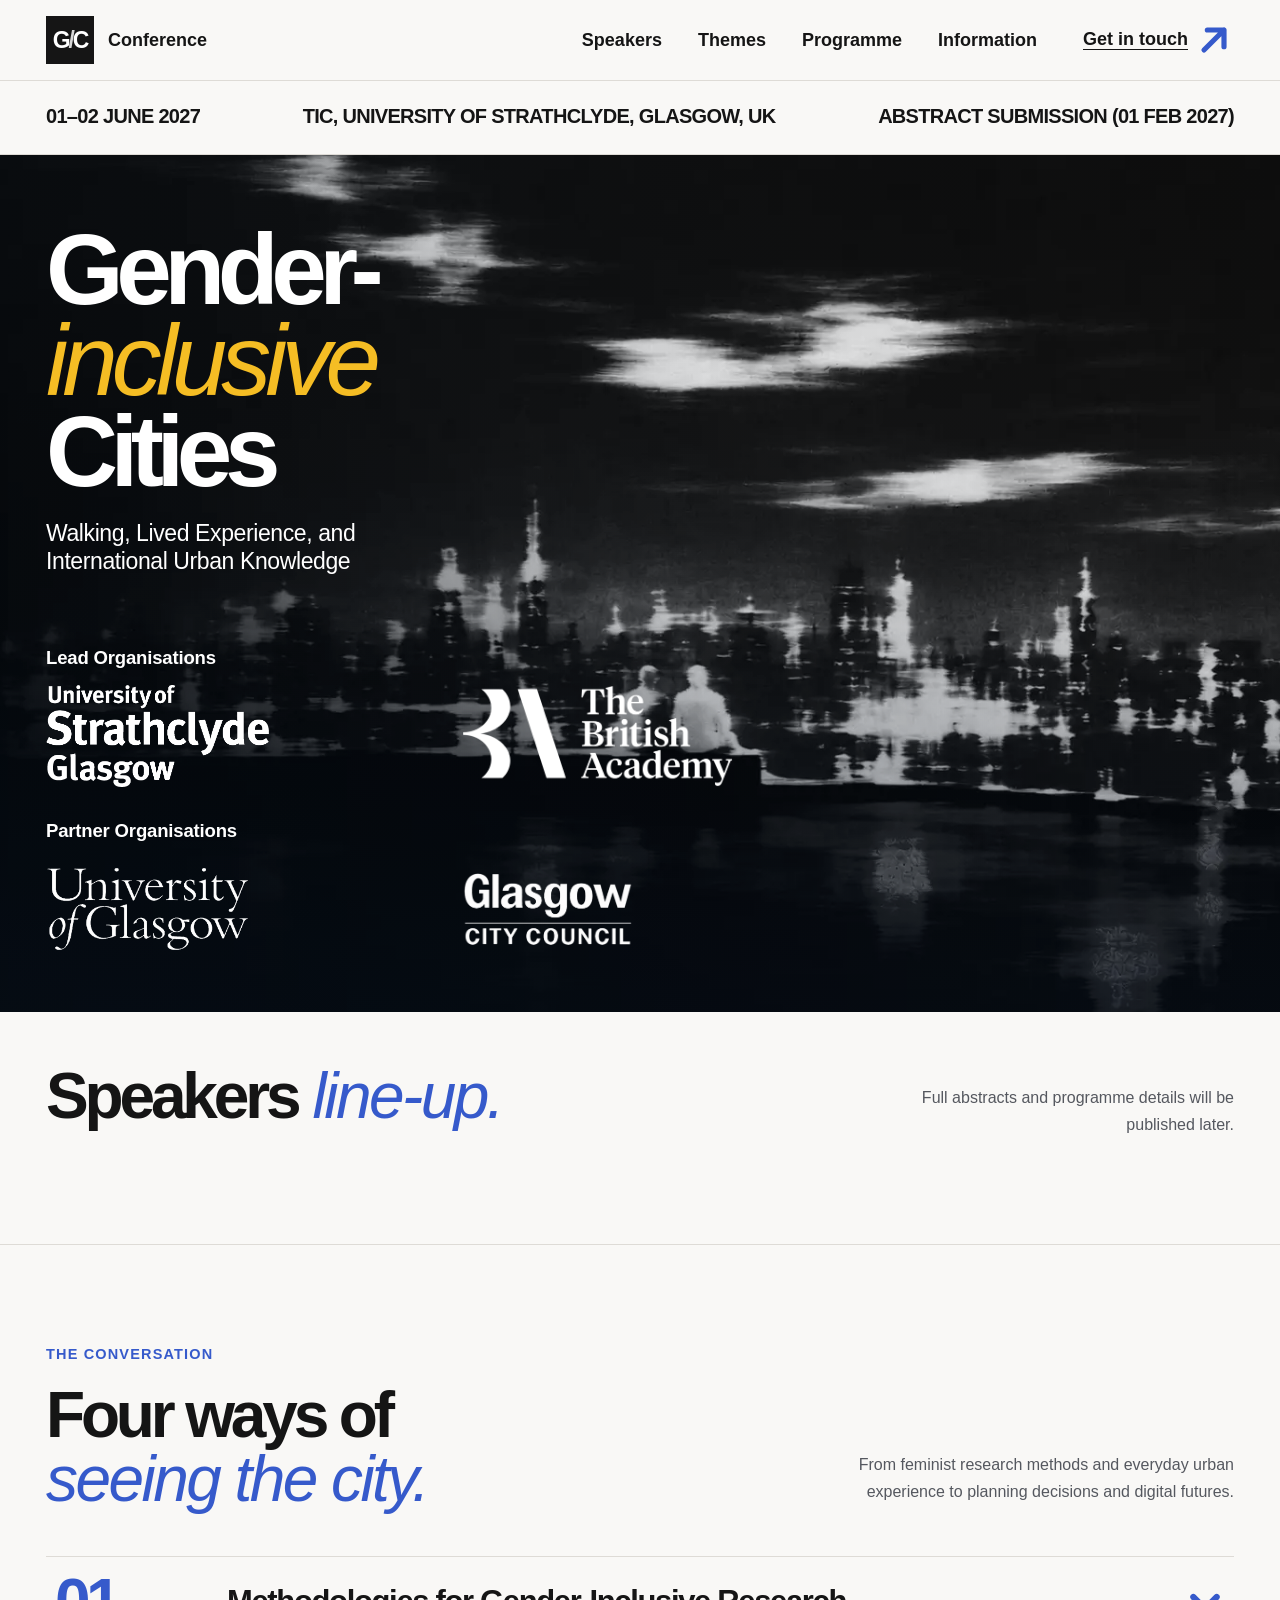
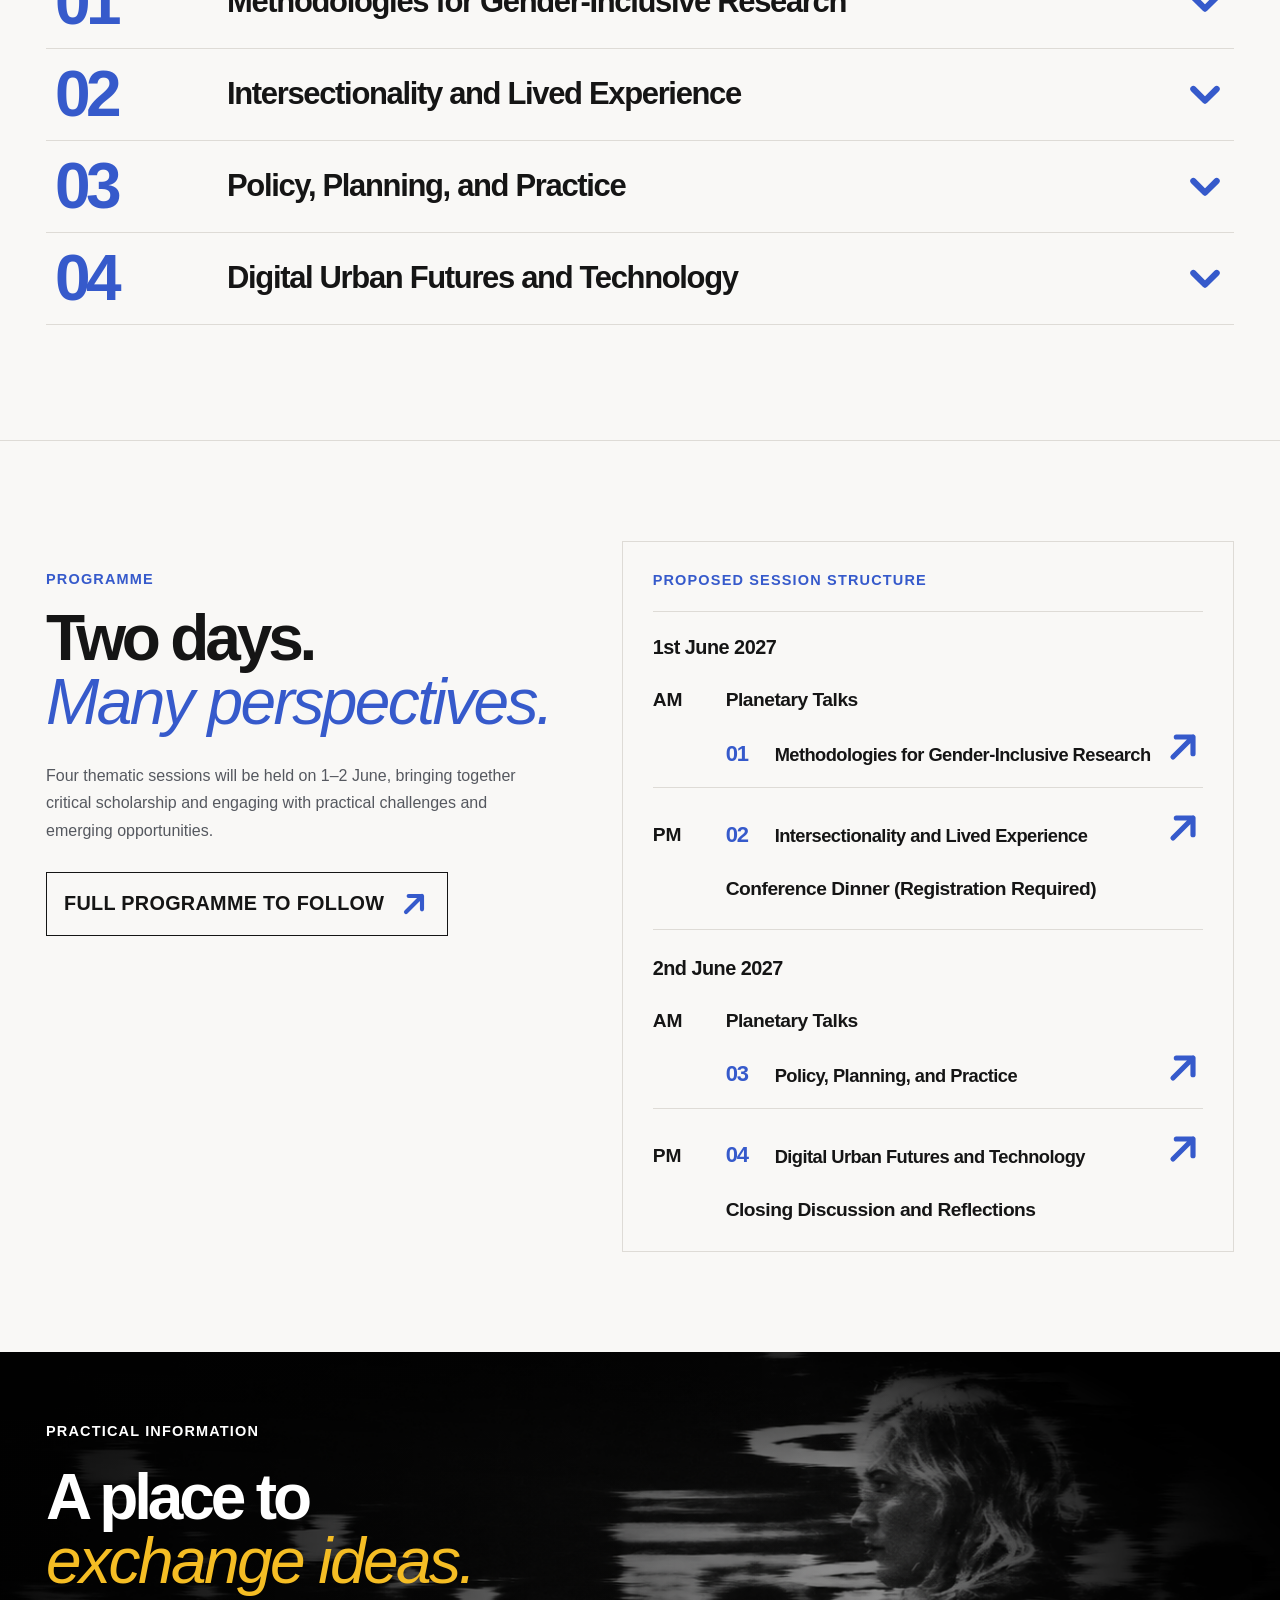
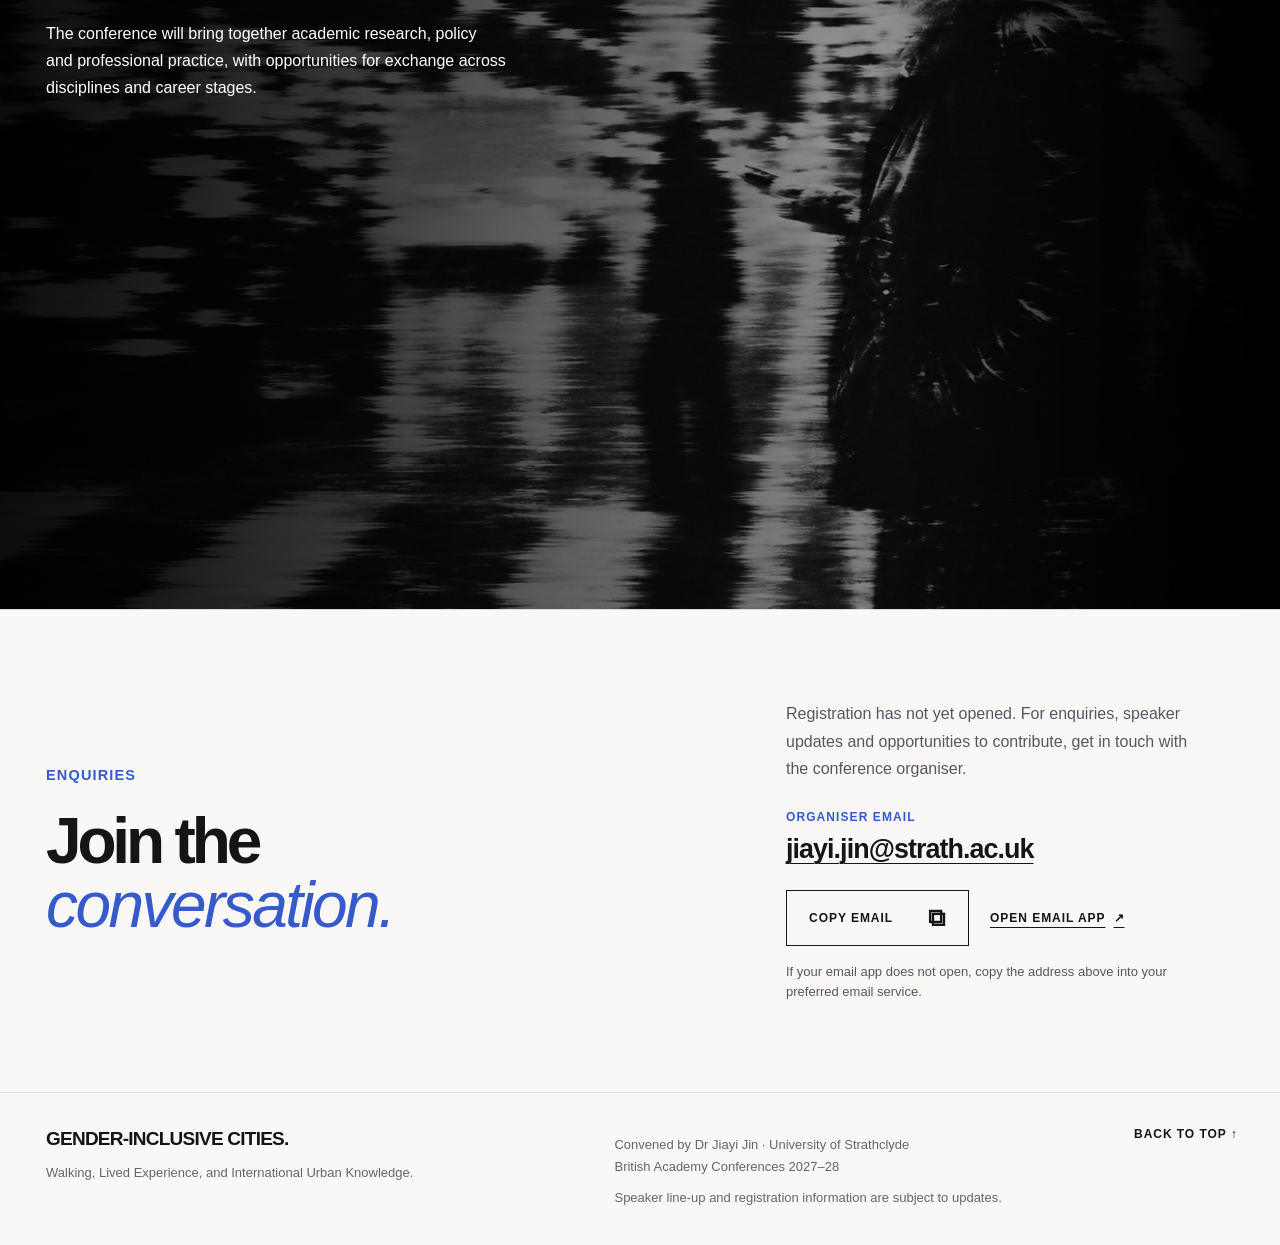
==== index.html @ cd61a3e4 "sbumission page" ====
<!DOCTYPE html>

<html lang="en">
<head>
<meta charset="utf-8"/>
<meta content="width=device-width, initial-scale=1" name="viewport"/>
<meta content="#f7f5f1" name="theme-color"/>
<meta content="light" name="color-scheme"/>
<meta content="Gender-inclusive Cities — 01–02 June 2027 at TIC, Glasgow. Walking, Lived Experience, and International Urban Knowledge." name="description"/>
<meta content="website" property="og:type"/>
<meta content="Gender-inclusive Cities — Glasgow, 01–02 June 2027" property="og:title"/>
<meta content="Walking, Lived Experience, and International Urban Knowledge. Abstract submission: 01 February 2027." property="og:description"/>
<title>Gender-inclusive Cities | 01–02 June 2027 · Glasgow</title>
<link href="assets/favicon.svg" rel="icon" type="image/svg+xml"/>
<link href="assets/style.css" rel="stylesheet"/>
</head>
<body>
<a class="skip-link" href="#main">Skip to content</a>
<header class="site-header" id="top"><div class="wrap nav-row">
<a aria-label="Gender-inclusive Cities home" class="brand" href="#top"><span class="brand-symbol">G<span>/</span>C</span><span class="brand-label">Conference</span></a>
<nav aria-label="Main navigation" class="nav-links"><a href="#speakers">Speakers</a><a href="#themes">Themes</a><a href="#programme">Programme</a><a href="#information">Information</a><a class="nav-contact" href="#contact"><span class="nav-contact-label">Get in touch</span><span aria-hidden="true" class="nav-contact-arrow"><svg aria-hidden="true" class="nav-contact-arrow-icon" focusable="false" height="40" viewBox="0 0 24 24" width="40"><path d="M6 18 18 6 M8 6 H18 V16" fill="none" stroke="currentColor" stroke-linecap="round" stroke-linejoin="round" stroke-width="3.1"></path></svg></span></a></nav>
</div></header>
<section aria-label="Conference essentials" class="facts-strip">
<div class="wrap facts-row">
<div class="fact-cell">01–02 JUNE 2027</div>
<div class="fact-cell fact-venue">TIC, UNIVERSITY OF STRATHCLYDE, GLASGOW, UK</div>
<a class="fact-cell fact-submit-link" href="submit/" aria-label="Open abstract submission page, deadline 1 February 2027">ABSTRACT SUBMISSION <span class="fact-nowrap">(01 FEB 2027)</span></a>
</div>
</section>
<section aria-labelledby="hero-title" class="hero-photo">
<div aria-hidden="true" class="hero-photo-overlay"></div>
<div class="wrap hero-photo-layout">
<div class="hero-copy">
<h1 id="hero-title">Gender-<br/><em>inclusive</em><br/>Cities</h1>
<p>Walking, Lived Experience, and<br/>International Urban Knowledge</p>
</div>
<div aria-label="Lead and partner organisations" class="organisations">
<div class="organisation-group">
<h2 class="organisation-label">Lead Organisations</h2>
<div class="organisation-logos">
<div class="organisation-logo"><img alt="University of Strathclyde" height="118" loading="eager" src="assets/logo-strathclyde.png" width="274"/></div>
<div class="organisation-logo"><img alt="The British Academy" height="114" loading="eager" src="assets/logo-british-academy.png" width="327"/></div>
</div>
</div>
<div class="organisation-group">
<h2 class="organisation-label">Partner Organisations</h2>
<div class="organisation-logos">
<div class="organisation-logo"><img alt="University of Glasgow" height="115" loading="eager" src="assets/logo-glasgow-university.png" width="229"/></div>
<div class="organisation-logo"><img alt="Glasgow City Council" height="119" loading="eager" src="assets/logo-glasgow-city.png" width="242"/></div>
</div>
</div>
</div>
</div>
</section>
<main id="main">
<section class="speakers-section" id="speakers"><div class="wrap"><div class="section-intro"><div><h2>Speakers<em> line-up.</em></h2></div><p>Full abstracts and programme details will be published later.</p></div>
<section aria-labelledby="methods-title" class="speaker-group" data-deferred-speaker-content="" hidden="" id="methods">
<div class="group-head"><div class="group-no">01<span class="group-sash">↗</span></div>
<div><h3 id="methods-title">Methodologies for Gender-Inclusive Research</h3></div>
<div class="chair"><span>SESSION CHAIR</span><strong>Prof. Maria do Mar Pereira</strong></div></div>
<div class="speaker-grid"><article class="person-card" id="methods-1"><h4>Dr Victoria Clarke</h4><p class="person-role">Associate Professor in Qualitative and Critical Psychology</p><p class="person-institution">UWE Bristol</p></article><article class="person-card" id="methods-2"><h4>Dr Ellie Cosgrave</h4><p class="person-role">Director, Campaign for Inclusive Cities; Associate Professor</p><p class="person-institution">Publica / UCL Urban Lab</p></article><article class="person-card" id="methods-3"><h4>Jude Barber</h4><p class="person-role">Architect and Director</p><p class="person-institution">Collective Architecture</p></article><article class="person-card" id="methods-4"><h4>Prof. Lídia Puigvert</h4><p class="person-role">Professor of Sociology</p><p class="person-institution">University of Barcelona</p></article></div>
</section><section aria-labelledby="experience-title" class="speaker-group" data-deferred-speaker-content="" hidden="" id="experience">
<div class="group-head"><div class="group-no">02<span class="group-sash">↗</span></div>
<div><h3 id="experience-title">Intersectionality and Lived Experience</h3></div>
<div class="chair"><span>SESSION CHAIR</span><strong>Prof. Rowland Atkinson</strong></div></div>
<div class="speaker-grid"><article class="person-card" id="experience-1"><h4>Prof. Suzanne Hall</h4><p class="person-role">Professor of Sociology; Urban Ethnographer</p><p class="person-institution">London School of Economics (LSE)</p></article><article class="person-card" id="experience-2"><h4>Dr Sophie Legros</h4><p class="person-role">ESRC Postdoctoral Fellow, International Development</p><p class="person-institution">London School of Economics (LSE)</p></article><article class="person-card" id="experience-3"><h4>Dr Bethan Harries</h4><p class="person-role">Senior Lecturer, Geography, Politics and Sociology</p><p class="person-institution">Newcastle University</p></article><article class="person-card" id="experience-4"><h4>Dr Jiayi Jin</h4><p class="person-role">Senior Lecturer</p><p class="person-institution">University of Strathclyde</p></article></div>
</section><section aria-labelledby="policy-title" class="speaker-group" data-deferred-speaker-content="" hidden="" id="policy">
<div class="group-head"><div class="group-no">03<span class="group-sash">↗</span></div>
<div><h3 id="policy-title">Policy, Planning, and Practice</h3></div>
<div class="chair"><span>SESSION CHAIR</span><strong>Eva Kail — Urban Planner and Gender Expert</strong></div></div>
<div class="speaker-grid"><article class="person-card" id="policy-1"><h4>Dr Karen Horwood</h4><p class="person-role">Senior Lecturer in Planning</p><p class="person-institution muted-institution">Institution to be announced</p></article><article class="person-card" id="policy-2"><h4>Sara Ortiz Escalante</h4><p class="person-role">Urban Planner, Activist and Director</p><p class="person-institution">Col·lectiu Punt 6</p></article><article class="person-card" id="policy-3"><h4>Jenna Dutton</h4><p class="person-role">Urban Planner and Policy Advisor</p><p class="person-institution">Royal Town Planning Institute (RTPI)</p></article><article class="person-card" id="policy-4"><h4>Neba Sere</h4><p class="person-role">Architect, Spatial Practitioner and Co-Director</p><p class="person-institution">Black Females in Architecture</p></article></div>
</section><section aria-labelledby="digital-title" class="speaker-group" data-deferred-speaker-content="" hidden="" id="digital">
<div class="group-head"><div class="group-no">04<span class="group-sash">↗</span></div>
<div><h3 id="digital-title">Digital Urban Futures and Technology</h3></div>
<div class="chair"><span>SESSION CHAIR</span><strong>Prof. Katharine Willis</strong></div></div>
<div class="speaker-grid"><article class="person-card" id="digital-1"><h4>Dr Angelika Strohmayer</h4><p class="person-role">Associate Professor, Design Arts and Creative Industries</p><p class="person-institution">Northumbria University</p></article><article class="person-card" id="digital-2"><h4>Dr Lara (Larissa) Suzuki</h4><p class="person-role">Technical Director, Office of the CTO</p><p class="person-institution">Google</p><span class="person-status">Not yet confirmed</span></article><article class="person-card" id="digital-3"><h4>Dr Charlotte Gould</h4><p class="person-role">Associate Dean, School of Art and Media</p><p class="person-institution">University of Brighton</p></article><article class="person-card" id="digital-4"><h4>Margarita Osipova</h4><p class="person-role">PhD Researcher</p><p class="person-institution">Bauhaus University Weimar</p></article></div>
</section>
<p class="speaker-disclaimer" data-deferred-speaker-content="" hidden="">Speaker list based on the current conference proposal. Final participation, dates and venue will be confirmed before public launch.</p>
</div></section>
<section class="themes-section wrap" id="themes"><div class="section-kicker">THE CONVERSATION</div><div class="themes-header"><h2>Four ways of<br/><em>seeing the city.</em></h2><p>From feminist research methods and everyday urban experience to planning decisions and digital futures.</p></div><div class="theme-list"><details class="theme-accordion" id="theme-methods"><summary class="theme-summary"><span class="theme-number">01</span><h3>Methodologies for Gender-Inclusive Research</h3><svg aria-hidden="true" class="theme-chevron" focusable="false" height="24" viewbox="0 0 24 24" width="24"><path d="m5 9 7 7 7-7" fill="none" stroke="currentColor" stroke-linecap="round" stroke-linejoin="round" stroke-width="2"></path></svg></summary><div class="theme-panel"><div class="theme-panel-content"><p>This session examines how participatory and feminist methodologies can challenge dominant masculinist approaches to urban planning and foreground situated knowledge. It explores methods such as gendered walks, participatory mapping, feminist GIS and other mixed-method approaches to analyse and understand the experiences of women and marginalised communities in urban spaces.</p></div></div></details><details class="theme-accordion" id="theme-experience"><summary class="theme-summary"><span class="theme-number">02</span><h3>Intersectionality and Lived Experience</h3><svg aria-hidden="true" class="theme-chevron" focusable="false" height="24" viewbox="0 0 24 24" width="24"><path d="m5 9 7 7 7-7" fill="none" stroke="currentColor" stroke-linecap="round" stroke-linejoin="round" stroke-width="2"></path></svg></summary><div class="theme-panel"><div class="theme-panel-content"><p>Drawing on intersectional feminist perspectives, the session examines how overlapping forms of inequality shape experiences of urban spaces, infrastructures, mobilities, safety and environmental risk. It explores how gender intersects with other social identities and structures of power to produce differentiated experiences of inclusion, exclusion and access to urban resources. By highlighting the diverse experiences, needs and forms of agency of women and marginalised communities, the session challenges universal assumptions about urban life.</p></div></div></details><details class="theme-accordion" id="theme-policy"><summary class="theme-summary"><span class="theme-number">03</span><h3>Policy, Planning, and Practice</h3><svg aria-hidden="true" class="theme-chevron" focusable="false" height="24" viewbox="0 0 24 24" width="24"><path d="m5 9 7 7 7-7" fill="none" stroke="currentColor" stroke-linecap="round" stroke-linejoin="round" stroke-width="2"></path></svg></summary><div class="theme-panel"><div class="theme-panel-content"><p>This session focuses on translating gender-inclusive and intersectional research into urban policy, planning, and practice. It examines the challenges, opportunities, and tensions involved in embedding feminist approaches within formal planning institutions, governance frameworks, and urban design processes. Drawing on gender mainstreaming frameworks, governance models, and tactical urbanism, the session highlights how urban research can meaningfully inform policymaking, community-led interventions, and co-creative planning processes.</p></div></div></details><details class="theme-accordion" id="theme-digital"><summary class="theme-summary"><span class="theme-number">04</span><h3>Digital Urban Futures and Technology</h3><svg aria-hidden="true" class="theme-chevron" focusable="false" height="24" viewbox="0 0 24 24" width="24"><path d="m5 9 7 7 7-7" fill="none" stroke="currentColor" stroke-linecap="round" stroke-linejoin="round" stroke-width="2"></path></svg></summary><div class="theme-panel"><div class="theme-panel-content"><p>The final session explores how emerging technologies, including artificial intelligence, big urban data and smart governance, are shaping the future of gender-inclusive cities. It considers the opportunities these technologies offer for more equitable decision-making, urban management and citizen engagement, while critically examining challenges relating to ethics, privacy, accessibility and digital exclusion.</p></div></div></details></div></section>
<section class="programme-section" id="programme"><div class="wrap programme-inner"><div class="programme-lead"><div class="section-kicker">PROGRAMME</div><h2>Two days.<br/><em>Many perspectives.</em></h2><p>Four thematic sessions will be held on 1–2 June, bringing together critical scholarship and engaging with practical challenges and emerging opportunities.</p><div class="programme-status">FULL PROGRAMME TO FOLLOW <span aria-hidden="true"><svg class="programme-status-arrow-icon" aria-hidden="true" focusable="false" width="32" height="32" viewBox="0 0 24 24"><path d="M6 18 18 6 M8 6 H18 V16" fill="none" stroke="currentColor" stroke-linecap="round" stroke-linejoin="round" stroke-width="3.1"></path></svg></span></div></div><div aria-labelledby="schedule-heading" class="schedule-preview">
<h3 class="schedule-top" id="schedule-heading">PROPOSED SESSION STRUCTURE</h3>
<div aria-label="Programme for 1st June 2027" class="schedule-day">
<h4 class="schedule-date">1st June 2027</h4>
<div class="schedule-slot">
<span class="schedule-period">AM</span>
<div class="schedule-events">
<p class="schedule-standalone">Planetary Talks</p>
<a aria-label="View theme 01: Methodologies for Gender-Inclusive Research" class="session-link" href="#theme-methods">
<span class="session-num">01</span><span class="session-name">Methodologies for Gender-Inclusive Research</span><span aria-hidden="true" class="session-arrow"><svg aria-hidden="true" class="session-arrow-icon" focusable="false" height="40" viewBox="0 0 24 24" width="40"><path d="M6 18 18 6 M8 6 H18 V16" fill="none" stroke="currentColor" stroke-linecap="round" stroke-linejoin="round" stroke-width="3.1"></path></svg></span>
</a>
</div>
</div>
<div class="schedule-slot">
<span class="schedule-period">PM</span>
<div class="schedule-events">
<a aria-label="View theme 02: Intersectionality and Lived Experience" class="session-link" href="#theme-experience">
<span class="session-num">02</span><span class="session-name">Intersectionality and Lived Experience</span><span aria-hidden="true" class="session-arrow"><svg aria-hidden="true" class="session-arrow-icon" focusable="false" height="40" viewBox="0 0 24 24" width="40"><path d="M6 18 18 6 M8 6 H18 V16" fill="none" stroke="currentColor" stroke-linecap="round" stroke-linejoin="round" stroke-width="3.1"></path></svg></span>
</a>
<p class="schedule-standalone">Conference Dinner (Registration Required)</p>
</div>
</div>
</div>
<div aria-label="Programme for 2nd June 2027" class="schedule-day">
<h4 class="schedule-date">2nd June 2027</h4>
<div class="schedule-slot">
<span class="schedule-period">AM</span>
<div class="schedule-events">
<p class="schedule-standalone">Planetary Talks</p>
<a aria-label="View theme 03: Policy, Planning, and Practice" class="session-link" href="#theme-policy">
<span class="session-num">03</span><span class="session-name">Policy, Planning, and Practice</span><span aria-hidden="true" class="session-arrow"><svg aria-hidden="true" class="session-arrow-icon" focusable="false" height="40" viewBox="0 0 24 24" width="40"><path d="M6 18 18 6 M8 6 H18 V16" fill="none" stroke="currentColor" stroke-linecap="round" stroke-linejoin="round" stroke-width="3.1"></path></svg></span>
</a>
</div>
</div>
<div class="schedule-slot">
<span class="schedule-period">PM</span>
<div class="schedule-events">
<a aria-label="View theme 04: Digital Urban Futures and Technology" class="session-link" href="#theme-digital">
<span class="session-num">04</span><span class="session-name">Digital Urban Futures and Technology</span><span aria-hidden="true" class="session-arrow"><svg aria-hidden="true" class="session-arrow-icon" focusable="false" height="40" viewBox="0 0 24 24" width="40"><path d="M6 18 18 6 M8 6 H18 V16" fill="none" stroke="currentColor" stroke-linecap="round" stroke-linejoin="round" stroke-width="3.1"></path></svg></span>
</a>
<p class="schedule-standalone">Closing Discussion and Reflections</p>
</div>
</div>
</div>
</div></div></section>
<section class="information-section" id="information"><div class="wrap information-inner"><div class="section-kicker">PRACTICAL INFORMATION</div><div class="information-grid"><div><h2>A place to<br/><em>exchange ideas.</em></h2><p>The conference will bring together academic research, policy and professional practice, with opportunities for exchange across disciplines and career stages.</p></div><div class="information-details"><div><span>DATE</span><strong>01–02 June 2027</strong><p>Two-day conference.</p></div><div><span>VENUE</span><strong>TIC, Glasgow</strong><p>Technology and Innovation Centre, Glasgow.</p></div><div><span>SUBMISSIONS</span><strong>Abstract submission · 01 February 2027</strong><p>Further submission and registration details will be announced.</p></div><div><span>CONVENOR</span><strong>Dr Jiayi Jin</strong><p>University of Strathclyde.</p></div></div></div></div></section>
<section class="contact-section" id="contact"><div class="wrap contact-inner"><div><span class="section-kicker">ENQUIRIES</span><h2>Join the<br/><em>conversation.</em></h2></div><div class="contact-right">
<p>Registration has not yet opened. For enquiries, speaker updates and opportunities to contribute, get in touch with the conference organiser.</p>
<div class="contact-email-block">
  <span class="contact-email-label">ORGANISER EMAIL</span>
  <a class="contact-email-address" href="mailto:jiayi.jin@strath.ac.uk?subject=Gender-inclusive%20Cities%20conference%20enquiry">jiayi.jin@strath.ac.uk</a>
</div>
<div class="contact-actions">
  <button class="contact-button contact-copy-button" type="button" hidden data-copy-email="jiayi.jin@strath.ac.uk" aria-describedby="contact-copy-status">COPY EMAIL <span aria-hidden="true">⧉</span></button>
  <a class="contact-email-app" href="mailto:jiayi.jin@strath.ac.uk?subject=Gender-inclusive%20Cities%20conference%20enquiry">OPEN EMAIL APP <span aria-hidden="true">↗</span></a>
</div>
<p class="contact-copy-status" id="contact-copy-status" role="status" aria-live="polite"></p>
<p class="contact-email-help">If your email app does not open, copy the address above into your preferred email service.</p>
</div></div></section>
</main>
<footer class="footer"><div class="wrap footer-inner"><div><strong>GENDER-INCLUSIVE CITIES<span>.</span></strong><p>Walking, Lived Experience, and International Urban Knowledge.</p></div><div><p>Convened by Dr Jiayi Jin · University of Strathclyde<br/>British Academy Conferences 2027–28</p><p class="fineprint">Speaker line-up and registration information are subject to updates.</p></div><a href="#top">BACK TO TOP ↑</a></div></footer>
<script>
/* Progressive enhancement only: the contact address remains visible and
   selectable even with JavaScript, clipboard permissions or email handlers off. */
(function () {
  var copyButton = document.querySelector('[data-copy-email]');
  var status = document.getElementById('contact-copy-status');
  if (!copyButton || !status) return;
  copyButton.hidden = false; // Avoid a dead control when JavaScript is disabled.

  function legacyCopy(value) {
    var input = document.createElement('textarea');
    input.value = value;
    input.setAttribute('readonly', '');
    input.style.position = 'fixed';
    input.style.opacity = '0';
    document.body.appendChild(input);
    input.focus();
    input.select();
    var ok = false;
    try { ok = document.execCommand('copy'); } catch (e) { ok = false; }
    document.body.removeChild(input);
    return ok;
  }

  copyButton.addEventListener('click', async function () {
    var email = copyButton.getAttribute('data-copy-email');
    var copied = false;
    try {
      if (navigator.clipboard && navigator.clipboard.writeText) {
        await navigator.clipboard.writeText(email);
        copied = true;
      }
    } catch (e) { copied = false; }
    if (!copied) copied = legacyCopy(email);
    status.textContent = copied
      ? 'Email address copied. Paste it into your email service.'
      : 'Copy was blocked by your browser. Please select the email address above and copy it manually.';
  });
})();
</script>
</body>
</html>
---- assets/style.css ----
/* Gender-inclusive Cities / Editorial conference theme B
   Edit these CSS variables to change the entire colour palette. */
:root{--paper:#f7f5f1;--ink:#1c1d24;--blue:#3946d9;--blue-strong:#3340cf;--lavender:#e9e8fa;--lilac:#d4d5f3;--coral:#edaa86;--white:#fff;--muted:#676875;--line:#d9d7d0;--soft-line:#dce0eb}
*{box-sizing:border-box}html{scroll-behavior:smooth;scroll-padding-top:88px}body{margin:0;background:var(--paper);color:var(--ink);font-family:Helvetica, Arial, sans-serif;line-height:1.5;-webkit-font-smoothing:antialiased}a{color:inherit;text-decoration:none}button,a{outline-offset:4px}::selection{background:#bfc4fb;color:#171828}.wrap{width:min(1376px,calc(100% - 92px));margin-inline:auto}.skip-link{position:absolute;left:-9999px;top:0;z-index:100;background:#fff;padding:1rem}.skip-link:focus{left:8px}.topline{background:var(--ink);color:#fff}.topline-inner{display:flex;justify-content:space-between;gap:20px;min-height:30px;align-items:center;font-size:10px;letter-spacing:.16em;font-weight:700}.site-header{background:var(--paper);position:relative;z-index:10;border-bottom:1px solid var(--line)}.nav-row{display:flex;align-items:center;justify-content:space-between;gap:40px;min-height:84px}.brand{display:flex;align-items:center;gap:14px}.brand-symbol{background:var(--blue);color:#fff;width:52px;height:52px;display:flex;align-items:center;justify-content:center;white-space:nowrap;font-size:23px;font-weight:900;letter-spacing:-.09em}.brand-symbol span{color:var(--coral)}.brand-label{font-size:12px;font-weight:900;letter-spacing:.07em;line-height:1.17}.nav-links{display:flex;align-items:center;gap:36px;font-size:13px;font-weight:700}.nav-links>a:hover{text-decoration:underline;text-underline-offset:5px}.nav-links .nav-contact{background:var(--ink);color:#fff;padding:12px 17px}.nav-links .nav-contact:hover{background:var(--blue);text-decoration:none}.nav-contact span{margin-left:10px}
.key-facts{background:var(--blue);color:#fff}.fact-grid{display:grid;grid-template-columns:1fr 1.12fr .9fr;gap:0;position:relative;padding-top:21px;padding-bottom:27px}.fact{min-width:0;padding:0 28px 0 0}.fact+.fact{border-left:1px solid rgba(255,255,255,.3);padding-left:28px}.fact-label{display:block;color:#cbd0ff;font-size:10px;letter-spacing:.17em;font-weight:800;margin-bottom:8px}.fact-value{font-weight:800;letter-spacing:-.038em;font-size:clamp(18px,1.85vw,27px);line-height:1.15}.fact-star{color:var(--coral)}.fact-small{font-size:15px;letter-spacing:-.01em;font-weight:400;color:#e1e2ff;margin-left:7px}.fact-note{position:absolute;bottom:6px;left:0;font-size:10px;letter-spacing:.005em;color:#e0e2ff;margin:0}
.hero{padding-block:62px 70px;display:grid;grid-template-columns:1.08fr .92fr;gap:45px;min-height:592px}.hero-left{display:flex;flex-direction:column;min-width:0}.eyebrow,.section-kicker{font-size:11px;letter-spacing:.16em;font-weight:800}.eyebrow{display:flex;gap:9px;align-items:center}.dot{height:9px;width:9px;border-radius:100%;display:inline-block;background:var(--coral)}.eyebrow-separator{color:var(--blue);padding:0 4px}.hero h1{font-size:clamp(66px,7.35vw,119px);font-weight:800;letter-spacing:-.091em;line-height:.94;margin:29px 0 24px}.hero h1 em,.section-intro h2 em,.themes-header h2 em,.programme-lead h2 em,.information-section h2 em,.contact-inner h2 em{font-family:Helvetica, Arial, sans-serif;font-style:italic;font-weight:400;letter-spacing:-.04em}.hero h1 em{color:var(--blue)}.period{color:var(--coral)}.hero-sub{font-size:clamp(19px,2vw,27px);font-weight:600;line-height:1.24;letter-spacing:-.035em;margin:0}.hero-footer{display:flex;align-items:end;justify-content:space-between;gap:20px;margin-top:auto;padding-top:30px}.hero-footer p{max-width:330px;font-size:14px;color:var(--muted);line-height:1.62;margin:0}.round-link{flex:0 0 138px;width:138px;height:64px;border-top:1px solid var(--ink);border-bottom:1px solid var(--ink);display:flex;align-items:center;justify-content:space-between;gap:12px;font-size:10px;line-height:1.4;font-weight:900;letter-spacing:.045em}.round-link>span{font-size:27px;color:var(--blue);font-weight:400}.round-link:hover{color:var(--blue);border-color:var(--blue)}
.roll-panel{background:var(--blue);color:white;position:relative;padding:30px 31px 20px;overflow:hidden;isolation:isolate;min-height:500px;display:flex;flex-direction:column}.roll-panel:before{content:'';position:absolute;right:-60px;top:-95px;width:250px;height:250px;border:1px solid rgba(255,255,255,.2);border-radius:50%;z-index:-1}.roll-panel:after{content:'';position:absolute;right:-90px;top:-125px;width:310px;height:310px;border:1px solid rgba(255,255,255,.13);border-radius:50%;z-index:-1}.roll-top{display:flex;align-items:start;justify-content:space-between;gap:15px;margin-bottom:28px}.roll-label{font-size:10px;letter-spacing:.16em;color:#d4d7ff;font-weight:800}.roll-top h2{font-size:clamp(23px,2.15vw,34px);line-height:1.1;letter-spacing:-.045em;margin:12px 0 0;font-weight:700}.roll-top h2 span{color:var(--coral)}.roll-count{font-size:53px;line-height:1;font-weight:800;letter-spacing:-.06em;text-align:right}.roll-count span{display:block;font-size:9px;letter-spacing:.1em;color:#e3e4ff;font-weight:700;margin-top:8px}.roll-grid{display:grid;grid-template-columns:1fr 1fr;gap:0 23px;position:relative;z-index:2}.roll-name{display:flex;align-items:baseline;gap:8px;padding:7px 0;border-bottom:1px solid rgba(255,255,255,.28);font-size:clamp(11px,1.05vw,14px);font-weight:600;line-height:1.2}.roll-name:hover{color:#ffdbca}.roll-bullet{display:inline-block;flex:0 0 5px;width:5px;height:5px;border-radius:50%;background:var(--coral)}.roll-bottom{display:flex;justify-content:space-between;gap:15px;align-items:end;font-size:9px;font-weight:800;letter-spacing:.11em;margin-top:auto;padding-top:36px;position:relative;z-index:1}.roll-bottom a{white-space:nowrap;color:#fff;border-bottom:1px solid white;padding-bottom:4px}.roll-orbit{width:190px;position:absolute;bottom:-13px;left:-5px;opacity:.4;pointer-events:none}
.meta-band{background:var(--ink);color:#fff}.meta-items{min-height:70px;display:flex;align-items:center;justify-content:space-between;gap:22px;font-size:10px;letter-spacing:.14em;font-weight:800}.meta-items b{font-size:23px;letter-spacing:-.03em;margin-right:7px;color:var(--coral)}.meta-items i{font-family:Helvetica, Arial, sans-serif;font-size:17px;font-style:normal;color:var(--coral)}
.speakers-section{background:var(--lavender);padding:95px 0 100px}.section-kicker{color:var(--blue)}.section-intro{display:grid;grid-template-columns:1fr minmax(340px,.66fr);gap:70px;align-items:end;margin:15px 0 55px}.section-intro h2,.themes-header h2,.programme-lead h2,.information-section h2,.contact-inner h2{font-size:clamp(42px,5.3vw,77px);line-height:1;letter-spacing:-.065em;margin:0;font-weight:800}.section-intro h2 em,.themes-header h2 em,.programme-lead h2 em,.information-section h2 em,.contact-inner h2 em{color:var(--blue)}.section-intro p{font-size:15px;line-height:1.75;color:#565967;margin:0 0 6px}.speaker-group{border-top:1px solid #b8badc;padding:28px 0 48px;scroll-margin-top:40px}.group-head{display:grid;grid-template-columns:100px minmax(0,1fr) minmax(180px,260px);gap:16px;margin-bottom:24px;align-items:start}.group-no{font-size:67px;line-height:1;letter-spacing:-.08em;font-weight:900;color:var(--blue)}.group-sash{font-size:18px;vertical-align:top;letter-spacing:0;margin-left:8px;font-weight:400;color:#858cd4}.group-category{font-size:10px;font-weight:800;letter-spacing:.15em;color:var(--blue);margin-bottom:7px}.group-head h3{font-size:30px;line-height:1.1;letter-spacing:-.04em;max-width:580px;margin:0 0 8px}.group-desc{font-size:14px;color:#626475;max-width:650px;margin:0;line-height:1.5}.chair{border-left:2px solid var(--blue);padding-left:15px;margin-top:3px}.chair span{display:block;font-size:10px;font-weight:800;letter-spacing:.12em;color:var(--blue);margin-bottom:5px}.chair strong{display:block;font-size:14px;line-height:1.4}.speaker-grid{display:grid;grid-template-columns:repeat(4,minmax(0,1fr));gap:14px}.person-card{background:#fff;min-height:286px;border:1px solid rgba(38,40,95,.08);padding:19px 18px 17px;display:flex;flex-direction:column;transition:transform .2s ease,box-shadow .2s ease}.person-card:hover{transform:translateY(-3px);box-shadow:0 12px 24px rgba(22,31,74,.09)}.person-meta{display:flex;justify-content:space-between;gap:10px;color:#7c7e94;font-size:9px;letter-spacing:.06em;font-weight:800;min-height:14px}.person-index{color:var(--blue);letter-spacing:0}.person-card h4{font-size:clamp(21px,1.68vw,26px);letter-spacing:-.052em;line-height:1.06;margin:25px 0 13px;min-height:58px}.person-role{font-weight:700;font-size:12px;line-height:1.45;margin:0 0 4px}.person-institution{font-size:12px;line-height:1.4;color:#686b7b;margin:0}.muted-institution{font-style:italic}.person-bottom{margin-top:auto;padding-top:18px;border-top:1px solid #e4e4ef}.person-bottom p{font-size:11px;line-height:1.48;color:#656778;margin:0}.person-status{display:inline-block;background:#f9e6db;color:#914a2b;font-size:9px;line-height:1.3;font-weight:800;margin-top:8px;padding:4px 7px;text-transform:uppercase;letter-spacing:.03em}.speaker-disclaimer{font-size:11px;line-height:1.7;margin:0;color:#5a5d73}
.themes-section{padding-top:103px;padding-bottom:115px}.themes-header{display:grid;grid-template-columns:1.2fr .8fr;gap:45px;margin-top:20px;margin-bottom:55px;align-items:end}.themes-header p{max-width:350px;font-size:16px;line-height:1.65;color:var(--muted)}.theme-list{border-top:1px solid var(--ink)}.theme-item{position:relative;display:grid;grid-template-columns:210px 1fr 70px;align-items:center;border-bottom:1px solid #c8c7c0;gap:20px;padding:20px 12px;transition:background .2s ease}.theme-item:hover{background:#edeef7}.theme-item>span{font-size:11px;font-weight:800;letter-spacing:.12em;color:var(--blue)}.theme-item h3{font-size:clamp(24px,2.5vw,37px);font-weight:600;letter-spacing:-.05em;line-height:1.13;margin:0}.theme-arrow{font-size:28px;color:var(--blue);text-align:right}
.programme-section{background:#dcdef8;padding:90px 0}.programme-inner{display:grid;grid-template-columns:.92fr 1.08fr;gap:80px}.programme-lead h2{margin-top:17px}.programme-lead>p{font-size:15px;line-height:1.75;color:#575b70;max-width:460px;margin:28px 0}.programme-status{display:inline-flex;gap:25px;align-items:center;border:1px solid var(--blue);padding:13px 17px;font-weight:800;font-size:11px;letter-spacing:.09em;color:var(--blue)}.programme-status span{font-size:19px}.schedule-preview{background:var(--paper);padding:25px 27px}.schedule-top,.schedule-bottom{display:flex;justify-content:space-between;gap:16px;font-size:10px;font-weight:800;letter-spacing:.12em;color:var(--blue);padding:0 0 20px}.schedule-row{border-top:1px solid var(--line);display:grid;grid-template-columns:45px 1fr 20px;align-items:center;gap:10px;padding:22px 0}.schedule-row>span{font-size:20px;font-weight:800;color:var(--blue)}.schedule-row strong{font-size:17px;letter-spacing:-.03em;line-height:1.3}.schedule-row a{font-size:20px;color:var(--blue)}.schedule-bottom{border-top:1px solid var(--line);padding-top:18px;padding-bottom:0;color:var(--muted);font-weight:500;letter-spacing:0}
.information-section{padding-top:110px;padding-bottom:122px}.information-grid{display:grid;grid-template-columns:1fr 1fr;gap:100px;margin-top:18px}.information-grid>div:first-child p{color:var(--muted);font-size:16px;line-height:1.75;max-width:460px;margin-top:27px}.information-details>div{padding:18px 0 20px;border-bottom:1px solid var(--line);display:grid;grid-template-columns:135px 1fr;column-gap:10px;row-gap:5px}.information-details>div:first-child{border-top:1px solid var(--line)}.information-details span{font-size:11px;font-weight:800;color:var(--blue);letter-spacing:.09em;grid-row:1 / span 2;padding-top:3px}.information-details strong{font-size:17px;letter-spacing:-.03em}.information-details p{margin:0;color:var(--muted);font-size:13px;line-height:1.5}
.contact-section{background:var(--blue);color:white}.contact-inner{padding:85px 0 100px;display:grid;grid-template-columns:1fr .7fr;gap:100px;align-items:center}.contact-inner .section-kicker{color:#ced0ff;display:block;margin-bottom:24px}.contact-inner h2 em{color:var(--coral)}.contact-right p{font-size:16px;line-height:1.7;max-width:420px;margin:0 0 26px}.contact-button{background:white;color:var(--ink);display:inline-flex;justify-content:space-between;gap:60px;align-items:center;padding:15px 22px;font-size:11px;letter-spacing:.08em;font-weight:800}.contact-button>span{font-size:24px;color:var(--blue);line-height:1}.contact-button:hover{background:#eaeafd}.footer{background:var(--ink);color:white}.footer-inner{min-height:170px;padding:35px 0;display:grid;grid-template-columns:1.1fr 1fr 100px;gap:30px;align-items:start}.footer-inner strong{font-size:19px;letter-spacing:-.04em}.footer-inner strong span{color:var(--coral)}.footer p{margin:9px 0 0;font-size:12px;line-height:1.7;color:#c7c8d2}.footer .fineprint{font-size:10px;color:#8f91a1}.footer-inner>a{font-size:11px;letter-spacing:.08em;font-weight:800;text-align:right;white-space:nowrap}
@media(max-width:1160px){.wrap{width:min(100% - 56px,1376px)}.nav-links{gap:23px}.hero{gap:24px}.roll-panel{padding:24px 22px}.roll-name{font-size:12px}.group-head{grid-template-columns:70px 1fr 220px}.group-no{font-size:52px}.person-card{padding:15px 14px}.person-card h4{font-size:21px}.information-grid{gap:55px}}
@media(max-width:930px){.wrap{width:calc(100% - 44px)}.nav-row{min-height:75px}.nav-links{gap:17px;font-size:12px}.nav-links .nav-contact{padding:10px 12px}.hero{grid-template-columns:1fr;min-height:auto;padding-block:54px 62px}.hero h1{font-size:clamp(72px,12vw,110px);margin-bottom:22px}.hero-footer{margin-top:22px}.hero-left{min-height:420px}.roll-panel{min-height:480px;padding:29px 30px}.roll-name{font-size:14px}.roll-top h2{font-size:31px}.meta-items{flex-wrap:wrap;padding-block:18px}.speaker-grid{grid-template-columns:repeat(2,1fr)}.person-card{min-height:240px;padding:18px}.person-card h4{font-size:25px;min-height:auto}.programme-inner{gap:35px}.group-head{grid-template-columns:65px 1fr 210px}.theme-item{grid-template-columns:130px 1fr 30px}.contact-inner{gap:40px}}
@media(max-width:670px){.topline-inner{min-height:26px;font-size:8px;letter-spacing:.09em}.topline-inner span:last-child{display:none}.wrap{width:calc(100% - 34px)}.nav-row{min-height:70px;gap:10px;align-items:center}.brand-symbol{width:42px;height:42px;font-size:19px}.brand-label{font-size:9px}.nav-links{gap:10px;font-size:11px}.nav-links a:not(:last-child){display:none}.nav-links .nav-contact{font-size:10px;padding:10px 11px}.nav-contact span{margin-left:1px}.fact-grid{grid-template-columns:1fr;gap:13px;padding-top:20px;padding-bottom:37px}.fact{padding:0!important;border:0!important;display:grid;grid-template-columns:98px 1fr;align-items:baseline;gap:8px}.fact-label{font-size:9px;letter-spacing:.07em;margin:0}.fact-value{font-size:19px}.fact-small{font-size:13px;display:block;margin:3px 0 0}.fact-note{font-size:9px;bottom:9px}.hero{padding-top:40px;padding-bottom:40px;gap:36px}.hero-left{min-height:auto}.eyebrow{font-size:9px}.hero h1{font-size:clamp(58px,13.3vw,91px);letter-spacing:-.09em;line-height:.93;margin:22px 0 25px}.hero-sub{font-size:20px}.hero-footer{margin-top:25px;align-items:end;gap:10px}.hero-footer p{font-size:12px;max-width:220px}.round-link{flex-basis:110px;width:110px;height:54px;font-size:9px}.roll-panel{min-height:0;padding:25px 19px 24px}.roll-top{margin-bottom:18px}.roll-top h2{font-size:27px}.roll-count{font-size:45px}.roll-grid{gap:0 11px}.roll-name{font-size:11px;min-height:34px;padding:8px 0}.roll-bottom{padding-top:25px;font-size:8px}.roll-bottom>span{max-width:120px}.meta-items{display:grid;grid-template-columns:1fr 1fr;gap:15px;padding-block:18px;min-height:0;font-size:9px}.meta-items b{font-size:18px}.speakers-section{padding:69px 0 72px}.section-intro{grid-template-columns:1fr;gap:15px;margin:14px 0 32px}.section-intro h2,.themes-header h2,.programme-lead h2,.information-section h2,.contact-inner h2{font-size:clamp(44px,10vw,66px)}.section-intro p{font-size:13px}.group-head{grid-template-columns:1fr 1fr;gap:8px;margin-bottom:18px}.group-no{grid-column:1/-1;font-size:38px}.group-category{font-size:9px}.group-head h3{font-size:24px}.group-desc{font-size:12px}.chair{max-width:220px;margin-top:15px}.chair strong{font-size:12px}.speaker-grid{grid-template-columns:1fr 1fr;gap:9px}.person-card{min-height:266px;padding:14px 12px}.person-meta{font-size:8px}.person-card h4{font-size:21px;margin-top:17px}.person-role{font-size:11px}.person-institution,.person-bottom p{font-size:10px}.person-bottom{padding-top:12px}.speaker-group{padding-bottom:33px}.themes-section{padding:73px 0}.themes-header{grid-template-columns:1fr;gap:12px;margin-bottom:27px}.themes-header p{font-size:14px}.theme-item{grid-template-columns:1fr 32px;gap:5px;padding:19px 0}.theme-item>span{grid-column:1/-1}.theme-item h3{font-size:25px}.theme-arrow{font-size:22px}.programme-section{padding:70px 0}.programme-inner{grid-template-columns:1fr;gap:35px}.programme-lead>p{font-size:14px}.schedule-preview{padding:21px}.schedule-row strong{font-size:14px}.information-section{padding:75px 0}.information-grid{grid-template-columns:1fr;gap:30px}.information-grid>div:first-child p{font-size:14px}.information-details>div{grid-template-columns:90px 1fr}.information-details span{font-size:9px}.information-details strong{font-size:15px}.information-details p{font-size:12px}.contact-inner{padding:65px 0 80px;grid-template-columns:1fr;gap:20px}.contact-right p{font-size:14px}.footer-inner{grid-template-columns:1fr;min-height:auto;gap:13px}.footer-inner>a{text-align:left}}
@media(max-width:380px){.roll-name{font-size:10px}.roll-bullet{flex-basis:4px;width:4px;height:4px}.person-card{min-height:302px;padding:11px 9px}.person-card h4{font-size:19px}.person-meta{font-size:7px}.hero h1{font-size:56px}.fact-value{font-size:17px}}
@media(prefers-reduced-motion:reduce){html{scroll-behavior:auto}.person-card,.theme-item{transition:none}}


/* Refined version based on client feedback */
:root{--paper:#faf9f6;--ink:#161616;--blue:#3558d4;--blue-strong:#2d49b0;--lavender:#faf9f6;--lilac:#f2f1ec;--coral:#d88b67;--white:#fff;--muted:#55585f;--line:#d9d5cd;--soft-line:#e4e1d9}
.topline{background:var(--paper);color:var(--ink);border-bottom:1px solid var(--line)}
.topline-inner{font-size:12px;letter-spacing:.12em;font-weight:700;min-height:34px}
.brand-symbol{background:var(--ink);color:#fff}
.brand-symbol span{color:#d7d7d7}
.nav-links{font-size:14px}
.nav-links .nav-contact{background:transparent;color:var(--ink);padding:0;border-bottom:1px solid var(--ink)}
.nav-links .nav-contact:hover{background:transparent;color:var(--blue)}
.key-facts{background:var(--paper);color:var(--ink);border-bottom:1px solid var(--line)}
.fact-grid{padding-top:24px;padding-bottom:24px}
.fact+.fact{border-left:1px solid var(--line)}
.fact-label{color:#666;font-size:12px;letter-spacing:.08em;margin-bottom:10px}
.fact-value{font-size:clamp(23px,2vw,30px);font-weight:700;letter-spacing:-.03em}
.fact-small,.fact-note{color:#666}
.fact-small{font-size:17px}
.fact-note{position:static;grid-column:1/-1;font-size:13px;padding-top:10px}
.hero{padding-block:72px 80px;gap:60px;min-height:auto}
.eyebrow,.section-kicker,.roll-label,.group-category,.chair span,.theme-item>span,.programme-status,.schedule-top,.information-details span,.footer-inner>a,.nav-links .nav-contact,.topline-inner{font-size:12px;letter-spacing:.08em}
.hero h1 em,.section-intro h2 em,.themes-header h2 em,.programme-lead h2 em,.information-section h2 em,.contact-inner h2 em{font-family:Helvetica, Arial, sans-serif;font-style:italic;color:var(--blue)}
.hero-sub{font-size:clamp(22px,2.1vw,30px);font-weight:500}
.hero-footer p{font-size:16px;line-height:1.7;max-width:360px}
.round-link{font-size:12px;font-weight:700;width:160px;flex-basis:160px}
.roll-panel{background:var(--white);color:var(--ink);border:1px solid var(--line);min-height:auto;padding:28px 30px 24px}
.roll-panel:before,.roll-panel:after,.roll-orbit{display:none}
.roll-label{color:#666}
.roll-top{margin-bottom:20px}
.roll-top h2{font-size:clamp(28px,2.4vw,38px);font-weight:700}
.roll-top h2 span{color:var(--ink)}
.roll-count{font-size:58px;color:var(--blue)}
.roll-count span{color:#666;font-size:12px}
.roll-grid{gap:0 26px}
.roll-name{border-bottom:1px solid var(--line);font-size:15px;font-weight:500;padding:9px 0}
.roll-name:hover{color:var(--blue)}
.roll-bullet{background:var(--ink)}
.roll-bottom{font-size:12px;padding-top:24px}
.roll-bottom a{color:var(--ink);border-color:var(--ink)}
.speakers-section,.themes-section,.programme-section,.information-section,.contact-section,.footer{background:var(--paper);color:var(--ink)}
.section-intro{margin-bottom:42px;gap:40px}
.section-intro p,.themes-header p,.programme-lead>p,.information-grid>div:first-child p,.contact-right p,.speaker-disclaimer{font-size:16px;line-height:1.7;color:var(--muted)}
.section-intro h2,.themes-header h2,.programme-lead h2,.information-section h2,.contact-inner h2{font-size:clamp(44px,5vw,74px)}
.group-head{grid-template-columns:60px 1fr 210px;gap:18px;margin-bottom:18px}
.group-no{font-size:42px;font-weight:700}
.group-sash{display:none}
.group-head h3{font-size:32px;font-weight:700;max-width:700px}
.group-desc{font-size:15px;max-width:700px}
.chair{border-left:1px solid var(--ink);padding-left:12px}
.chair strong{font-size:15px;font-weight:600}
.speaker-grid{grid-template-columns:repeat(4,minmax(0,1fr));gap:12px}
.person-card{background:transparent;border:1px solid var(--line);min-height:170px;padding:18px 16px 16px;justify-content:flex-start}
.person-card:hover{transform:none;box-shadow:none;border-color:#bdb8ae}
.person-card h4{font-size:24px;line-height:1.08;margin:0 0 18px;min-height:0;font-weight:700}
.person-role{font-size:14px;line-height:1.5;margin:0 0 6px;font-weight:500;color:var(--ink)}
.person-institution{font-size:14px;line-height:1.45;color:#666;margin:0}
.person-status{background:transparent;color:#8d5a2f;border:1px solid #d8c0ab;font-size:12px;padding:5px 8px;margin-top:16px;display:inline-block}
.speaker-disclaimer{margin-top:18px}
.themes-header{margin-bottom:38px}
.theme-list{border-top:1px solid var(--line)}
.theme-item{grid-template-columns:160px 1fr 44px;border-bottom:1px solid var(--line);padding:22px 0;background:transparent}
.theme-item:hover{background:transparent;color:var(--blue)}
.theme-item h3{font-size:clamp(28px,2.6vw,40px);font-weight:600}
.programme-section{padding:100px 0;border-top:1px solid var(--line)}
.programme-status{border-color:var(--ink);color:var(--ink);font-size:12px;padding:14px 16px}
.schedule-preview{background:transparent;border:1px solid var(--line);padding:26px}
.schedule-row,.schedule-bottom{border-color:var(--line)}
.schedule-row strong{font-size:18px;font-weight:600}
.information-section{padding-top:100px;padding-bottom:100px;border-top:1px solid var(--line)}
.information-details>div:first-child,.information-details>div{border-color:var(--line)}
.information-details span{font-size:12px}
.information-details strong{font-size:18px;font-weight:600}
.contact-section{border-top:1px solid var(--line)}
.contact-inner{padding:90px 0 90px}
.contact-inner .section-kicker{color:var(--blue)}
.contact-button{background:transparent;border:1px solid var(--ink);color:var(--ink);font-size:12px}
.contact-button:hover{background:transparent;color:var(--blue);border-color:var(--blue)}
.contact-button>span{color:var(--ink)}
.footer{border-top:1px solid var(--line)}
.footer p,.footer .fineprint{color:#666;font-size:13px}
.footer-inner{min-height:auto;padding:32px 0 36px}
.footer-inner strong span{color:var(--ink)}
.footer-inner>a{text-align:right;color:var(--ink)}

@media(max-width:930px){
  .hero{gap:38px}
  .speaker-grid{grid-template-columns:repeat(2,minmax(0,1fr))}
  .group-head{grid-template-columns:50px 1fr}
  .chair{grid-column:2/3;max-width:320px}
}
@media(max-width:670px){
  .topline-inner,.eyebrow,.section-kicker,.roll-label,.group-category,.chair span,.theme-item>span,.programme-status,.schedule-top,.information-details span{font-size:11px}
  .nav-links .nav-contact{font-size:11px}
  .key-facts{border-top:1px solid var(--line)}
  .fact-grid{gap:16px;padding-bottom:20px}
  .fact{display:block !important}
  .fact-label{margin-bottom:4px;font-size:11px}
  .fact-value{font-size:22px}
  .fact-small{font-size:15px}
  .fact-note{font-size:12px;padding-top:4px}
  .hero{padding-top:46px;padding-bottom:46px}
  .hero h1{font-size:clamp(60px,14vw,90px)}
  .hero-sub{font-size:23px}
  .hero-footer p,.section-intro p,.themes-header p,.programme-lead>p,.information-grid>div:first-child p,.contact-right p,.speaker-disclaimer{font-size:15px}
  .roll-panel{padding:20px 18px}
  .roll-top h2{font-size:28px}
  .roll-name{font-size:14px;min-height:38px}
  .roll-bottom{font-size:11px}
  .section-intro h2,.themes-header h2,.programme-lead h2,.information-section h2,.contact-inner h2{font-size:clamp(42px,10vw,60px)}
  .group-head h3{font-size:26px}
  .speaker-grid{grid-template-columns:1fr;gap:10px}
  .person-card{min-height:0;padding:16px 14px}
  .person-card h4{font-size:22px;margin-bottom:12px}
  .person-role,.person-institution{font-size:14px}
  .theme-item{grid-template-columns:1fr 28px}
  .theme-item h3{font-size:28px}
  .programme-section,.information-section{padding:74px 0}
  .contact-inner{padding:70px 0}
}


/* v4 mock-up: restrained typography, three clear facts and cinematic photo */
:root { --paper:#f9f8f6; --ink:#151515; --blue:#365acb; --gold:#e5b928; --line:#dedbd6; }
html { scroll-padding-top:72px; }
body,button,a,input { font-family:Helvetica, Arial, sans-serif; }
.site-header { background:var(--paper); }
.nav-row { min-height:80px; }
.nav-links {gap:42px; font-size:17px; font-weight:700;}
.nav-links .nav-contact {border-bottom:1px solid var(--ink);padding:4px 0;}
.brand-symbol {width:48px;height:48px;font-size:23px;background:#151515;}
.brand-label {font-size:14px;letter-spacing:.045em;}
.facts-strip{background:var(--paper);border-bottom:1px solid var(--line);}
.facts-row{display:grid;grid-template-columns:1fr 1fr 1.15fr;padding-top:26px;padding-bottom:28px;}
.fact-cell{font-size:clamp(19px,1.85vw,27px);font-weight:750;letter-spacing:-.035em;line-height:1.25;padding:0 25px;white-space:nowrap;}
.fact-cell:first-child{padding-left:0}
.fact-cell+.fact-cell{border-left:1px solid var(--line)}
.fact-cell:last-child{padding-right:0;text-align:right}
.fact-nowrap{white-space:nowrap}
.hero-photo{min-height:690px;background:#27303d url('skyline-upscaled.webp') center center/cover no-repeat;position:relative;color:#f6f6f6;isolation:isolate;}
.hero-photo-overlay{position:absolute;inset:0;background:linear-gradient(90deg,rgba(10,17,23,.18),transparent 58%),linear-gradient(0deg,rgba(3,12,17,.48) 0%,transparent 27%);z-index:-1}
.hero-photo-layout{min-height:690px;display:flex;flex-direction:column;justify-content:space-between;padding-top:73px;padding-bottom:38px;}
.hero-copy h1{font-size:clamp(84px,7.4vw,118px);line-height:.92;letter-spacing:-.085em;margin:0;font-weight:800;max-width:680px}
.hero-copy h1 em{font-family:Helvetica,Arial,sans-serif;font-weight:400;font-style:italic;letter-spacing:-.063em;color:var(--gold)}
.hero-copy>p{font-size:clamp(22px,1.9vw,30px);font-weight:400;line-height:1.2;margin:23px 0 0;letter-spacing:-.02em;max-width:680px}
.partner-logos{display:grid;grid-template-columns:repeat(4,1fr);align-items:center;justify-items:center;gap:44px;margin-top:54px}
.partner-logos img{display:block;max-width:100%;height:auto;max-height:105px;object-fit:contain;}
.partner-logos img:first-child{justify-self:start}
.partner-logos img:last-child{justify-self:end}
.speakers-section{padding-top:65px;}
.section-intro{grid-template-columns:1fr auto;gap:60px;align-items:start;margin-top:10px;margin-bottom:38px}
.section-intro h2{font-size:clamp(58px,5.6vw,84px)}
.section-intro p{max-width:370px;text-align:right;padding-top:20px;}
.section-intro h2 em{color:var(--blue)}
.speaker-group{scroll-margin-top:100px}
@media(max-width:1150px){
  .nav-links{gap:20px;font-size:15px}
  .facts-row{grid-template-columns:1fr 1fr 1.35fr}
  .fact-cell{font-size:20px;padding-inline:18px}
  .hero-photo,.hero-photo-layout{min-height:630px}
  .hero-copy h1{font-size:clamp(72px,8vw,100px)}
  .partner-logos{gap:20px}
}
@media(max-width:790px){
  .nav-links{gap:16px}
  .facts-row{grid-template-columns:1fr 1fr;gap:12px 0;padding-block:20px}
  .fact-cell{font-size:19px}
  .fact-cell:nth-child(2){text-align:right;padding-right:0}
  .fact-cell:nth-child(3){grid-column:1/-1;border-left:0;border-top:1px solid var(--line);padding:14px 0 0;text-align:left}
  .hero-photo,.hero-photo-layout{min-height:640px}
  .hero-photo-layout{padding-top:68px;padding-bottom:35px}
  .hero-copy h1{font-size:clamp(65px,11.5vw,92px)}
  .hero-copy>p{font-size:22px}
  .partner-logos{grid-template-columns:repeat(2,1fr);gap:30px 42px;justify-items:start}
  .partner-logos img{max-height:74px}
  .partner-logos img:last-child{justify-self:start}
}
@media(max-width:600px){
  .wrap{width:calc(100% - 36px)}
  .nav-row{min-height:72px}
  .brand-symbol{width:44px;height:44px}
  .brand-label{font-size:11px}
  .nav-links a:not(:last-child){display:none}
  .nav-links .nav-contact{font-size:13px}
  .facts-row{display:grid;grid-template-columns:1fr;gap:0;padding-top:18px;padding-bottom:17px}
  .fact-cell,.fact-cell:nth-child(2),.fact-cell:nth-child(3){font-size:19px;text-align:left;grid-column:1/-1;padding:11px 0;border-left:0;border-top:0}
  .fact-cell:not(:first-child){border-top:1px solid var(--line)}
  .hero-photo,.hero-photo-layout{min-height:700px}
  .hero-photo{background-position:51% center}
  .hero-photo-layout{padding-top:55px;padding-bottom:28px}
  .hero-copy h1{font-size:clamp(59px,13.5vw,83px)}
  .hero-copy>p{font-size:20px;line-height:1.3}
  .partner-logos{grid-template-columns:1fr 1fr;gap:23px 22px;margin-top:44px;align-items:center}
  .partner-logos img{max-height:66px;max-width:100%}
  .speakers-section{padding-top:48px}
  .section-intro{grid-template-columns:1fr;gap:4px;margin-bottom:30px}
  .section-intro p{text-align:left;padding-top:0;font-size:15px}
  .section-intro h2{font-size:clamp(43px,9vw,66px)}
}


/* v5 — user-approved hero composition (15 Nov 2026).
   The skyline is a clean image; headline, subtitles and institutional logos
   are separate, accessible HTML elements and remain sharp at any screen size. */
.facts-row{border:0}
.fact-cell + .fact-cell{border-left:0}
.hero-photo{
  min-height:820px;
  background-image:url('skyline-ai-clean.webp');
  background-color:#182538;
  background-position:center center;
  background-size:cover;
  background-repeat:no-repeat;
  color:#fff;
}
.hero-photo-overlay{
  background:linear-gradient(90deg,rgba(9,20,32,.25) 0%,rgba(9,20,32,.07) 58%,transparent 100%),
             linear-gradient(0deg,rgba(8,17,29,.52) 0%,rgba(8,17,29,.10) 47%,transparent 73%);
}
.hero-photo-layout{
  min-height:820px;
  padding-top:70px;
  padding-bottom:52px;
  justify-content:space-between;
  gap:70px;
}
.hero-copy h1{
  max-width:730px;
  font-family:Helvetica,Arial,sans-serif;
  font-size:clamp(78px,7.8vw,121px);
  font-weight:800;
  line-height:.91;
  letter-spacing:-.075em;
  margin:0;
}
.hero-copy h1 em{
  color:#f5bd24;
  font-family:inherit;
  font-weight:400;
  font-style:italic;
  letter-spacing:-.06em;
}
.hero-copy > p{
  margin:21px 0 0;
  padding:0;
  border:0;
  font-size:clamp(22px,1.8vw,29px);
  font-weight:400;
  letter-spacing:-.018em;
  line-height:1.24;
  color:#fff;
}
.organisations{width:min(790px,100%);display:flex;flex-direction:column;gap:32px}
.organisation-group{margin:0;padding:0;border:0}
.organisation-label{
  margin:0 0 16px;
  padding:0;
  border:0;
  color:#fff;
  font-family:Helvetica,Arial,sans-serif;
  font-size:clamp(18px,1.45vw,22px);
  font-weight:700;
  letter-spacing:-.01em;
  line-height:1.25;
}
.organisation-logos{
  display:grid;
  grid-template-columns:minmax(0,1fr) minmax(0,1fr);
  column-gap:42px;
  align-items:center;
  justify-items:start;
}
.organisation-logo{width:100%;height:102px;display:flex;align-items:center;justify-content:flex-start}
.organisation-logo img{display:block;width:auto;height:auto;max-width:100%;max-height:102px;object-fit:contain}
/* No horizontal/vertical dividing lines, plaques, or colored labels inside the hero. */
@media(max-width:1150px){
  .hero-photo,.hero-photo-layout{min-height:800px}
  .hero-copy h1{font-size:clamp(70px,8.1vw,106px)}
  .organisations{width:min(730px,100%)}
}
@media(max-width:790px){
  .hero-photo,.hero-photo-layout{min-height:790px}
  .hero-photo-layout{padding-top:55px;padding-bottom:40px;gap:55px}
  .hero-photo{background-position:53% center}
  .hero-copy h1{font-size:clamp(64px,10vw,92px)}
  .organisation-label{font-size:19px}
  .organisation-logos{column-gap:22px}
  .organisation-logo{height:86px}
  .organisation-logo img{max-height:86px}
  .organisations{gap:28px}
}
@media(max-width:600px){
  .hero-photo,.hero-photo-layout{min-height:820px}
  .hero-photo-layout{padding-top:45px;padding-bottom:34px;gap:46px}
  .hero-photo{background-position:54% center}
  .hero-copy h1{font-size:clamp(58px,13.2vw,79px);letter-spacing:-.078em}
  .hero-copy > p{font-size:clamp(18px,4.4vw,22px);line-height:1.3;margin-top:19px}
  .organisations{gap:28px;width:100%}
  .organisation-label{font-size:17px;margin-bottom:14px}
  .organisation-logos{grid-template-columns:minmax(0,1fr) minmax(0,1fr);gap:17px}
  .organisation-logo{height:72px}
  .organisation-logo img{max-height:71px;max-width:100%}
}
@media(max-width:360px){
  .hero-photo,.hero-photo-layout{min-height:800px}
  .hero-copy h1{font-size:54px}
  .hero-copy > p{font-size:17px}
  .organisation-label{font-size:16px}
}


/* v6: Keep the Speakers headline and announcement, but defer the full line-up.
   Removing `hidden` from the speaker groups restores their original content. */
.speaker-group[hidden], .speaker-disclaimer[hidden] { display:none !important; }
.speakers-section { padding-top:52px; padding-bottom:3px; background:var(--paper); }
.speakers-section .section-intro { margin:0; }
.speakers-section .section-intro h2 { margin:0; }
.themes-section { padding-top:29px; }
.themes-section .themes-header { margin-top:16px; }
.theme-item { scroll-margin-top:100px; }
@media (max-width:670px) {
  .speakers-section { padding-top:36px; padding-bottom:0; }
  .themes-section { padding-top:24px; }
}


/* v7 — plain, accessible, native HTML disclosure for four conference themes. */
.speakers-section { padding-bottom:0; }
.speakers-section > .wrap {
  border-bottom:1px solid var(--line);
  padding-bottom:72px;
}
.themes-section { padding-top:38px; }
.themes-section > .section-kicker {
  font-size:14.5px; /* ~120% of the previous 12px */
  letter-spacing:.08em;
  line-height:1.3;
}
.themes-section .themes-header { margin-top:19px; margin-bottom:45px; }
.theme-list { border-top:1px solid var(--line); }
.theme-accordion { border-bottom:1px solid var(--line); background:transparent; scroll-margin-top:100px; }
.theme-summary {
  display:grid;
  grid-template-columns:150px minmax(0,1fr) 35px;
  gap:22px;
  align-items:center;
  padding:13px 9px 14px;
  cursor:pointer;
  list-style:none;
  background:transparent;
  color:var(--ink);
}
.theme-summary::-webkit-details-marker{ display:none; }
.theme-summary::marker{ content:''; }
.theme-summary:hover,.theme-summary:focus-visible { background:transparent; }
.theme-summary:focus-visible { outline:2px solid var(--blue); outline-offset:-2px; }
.theme-number {
  display:block;
  font-size:clamp(56px,5.0vw,74px);
  line-height:1;
  letter-spacing:-.07em;
  color:var(--blue);
  font-weight:800;
  font-variant-numeric:tabular-nums;
}
.theme-summary h3 {
  margin:0;
  font-size:clamp(25px,2.42vw,34px);
  font-weight:650;
  letter-spacing:-.043em;
  line-height:1.17;
}
.theme-chevron { justify-self:end; color:var(--blue); transition:transform .2s ease; }
.theme-accordion[open] .theme-chevron { transform:rotate(180deg); }
.theme-panel { padding:0 62px 33px 181px; background:transparent; border:0; box-shadow:none; }
.theme-panel-content { max-width:1000px; background:transparent; border:0; box-shadow:none; }
.theme-panel p,.theme-panel li { font-size:16px; line-height:1.7; color:#35363b; }
.theme-panel p { margin:0 0 18px; }
.theme-panel p:last-child { margin-bottom:0; }
.theme-panel .theme-questions-label { font-weight:700; margin-bottom:8px; color:var(--ink); }
.theme-questions { padding-left:24px; margin:0 0 20px; }
.theme-questions li { padding-left:3px; margin-bottom:8px; }
.theme-questions li:last-child { margin-bottom:0; }
@media(max-width:930px){
  .theme-summary { grid-template-columns:105px minmax(0,1fr) 30px; gap:16px; }
  .theme-number { font-size:clamp(56px,6.9vw,68px); }
  .theme-panel { padding-left:129px; padding-right:35px; }
}
@media(max-width:670px){
  .speakers-section > .wrap { padding-bottom:52px; }
  .themes-section { padding-top:33px; }
  .themes-section > .section-kicker { font-size:13.5px; }
  .themes-section .themes-header { margin-top:20px; margin-bottom:30px; }
  .theme-summary { grid-template-columns:68px minmax(0,1fr) 25px; gap:12px; padding:15px 0; }
  .theme-number { font-size:49px; }
  .theme-summary h3 { font-size:clamp(19px,5.4vw,27px); line-height:1.22; }
  .theme-chevron { width:22px; height:22px; }
  .theme-panel { padding:2px 0 26px 80px; }
  .theme-panel p,.theme-panel li { font-size:15px; line-height:1.65; }
  .theme-questions { padding-left:19px; }
}
@media(max-width:380px){
  .theme-summary { grid-template-columns:59px minmax(0,1fr) 22px; gap:9px; }
  .theme-number { font-size:43px; }
  .theme-summary h3 { font-size:19px; }
  .theme-panel { padding-left:68px; }
}
@media(prefers-reduced-motion:reduce){ .theme-chevron { transition:none; } }


/* v8 — right-aligned section intro; user-provided short session descriptions;
   consistent chapter kicker typography (no chapter numbers). */
.speakers-section .section-intro p {
  justify-self:end;
  text-align:right;
  margin-left:auto;
}
#themes .themes-header p {
  justify-self:end;
  text-align:right;
  max-width:370px;
  margin:0 0 6px auto;
}
#themes .theme-panel p {
  font-size:18px;
  line-height:1.7;
  color:#303238;
}
#themes .theme-panel-content { max-width:1000px; }
/* All chapter labels match THE CONVERSATION on desktop. */
#programme .section-kicker,
#information > .section-kicker,
#contact .section-kicker {
  font-size:14.5px;
  line-height:1.3;
  letter-spacing:.08em;
  font-weight:800;
  color:var(--blue);
}
@media(max-width:670px) {
  #themes .themes-header p {
    text-align:right;
    margin-left:auto;
    max-width:370px;
  }
  #themes .theme-panel p { font-size:17px; line-height:1.65; }
  #programme .section-kicker,
  #information > .section-kicker,
  #contact .section-kicker {
    font-size:13.5px;
  }
}


/* v9 — four precise typographic and section-divider refinements. */
/* Speakers headline now follows the same type scale as the adjacent themes H2. */
#speakers .section-intro h2 {
  font-size:clamp(44px, 5vw, 74px);
  line-height:1;
  letter-spacing:-.065em;
  font-weight:800;
}
/* v17 — use one single full-width divider between Speakers and The Conversation,
   with spacing that matches the other section dividers on the page. */
#speakers {
  border-bottom:1px solid var(--line);
  padding-bottom:100px;
}
#speakers > .wrap {
  border-bottom:0;
  padding-bottom:0;
}
#themes {
  padding-top:100px;
}
/* Increase copy width (same right edge) to avoid a stranded word on desktop. */
#themes .themes-header p {
  width:100%;
  max-width:510px;
  text-align:right;
  justify-self:end;
  margin:0 0 6px auto;
}
/* Make the disclosure chevrons visually balance the large 01–04 numerals. */
#themes .theme-summary {
  grid-template-columns:150px minmax(0,1fr) 48px;
}
#themes .theme-chevron {
  width:40px;
  height:40px;
  stroke-width:0;
}
#themes .theme-chevron path { stroke-width:3.7; }
@media(max-width:930px) {
  #themes .theme-summary { grid-template-columns:105px minmax(0,1fr) 42px; }
  #themes .theme-chevron { width:36px; height:36px; }
}
@media(max-width:670px) {
  #speakers { padding-bottom:75px; }
  #speakers .section-intro h2 { font-size:clamp(42px,10vw,60px); }
  #themes { padding-top:75px; }
  #themes .themes-header p { max-width:100%; }
  #themes .theme-summary { grid-template-columns:68px minmax(0,1fr) 32px; }
  #themes .theme-chevron { width:30px; height:30px; }
}
@media(max-width:380px) {
  #themes .theme-summary { grid-template-columns:59px minmax(0,1fr) 29px; }
  #themes .theme-chevron { width:28px; height:28px; }
}


/* v11: two-day programme structure, closely following the approved diagram. */
#programme .programme-inner {grid-template-columns:minmax(0,.92fr) minmax(0,1.08fr);gap:54px;align-items:start}
#programme .programme-lead>p {max-width:470px}
#programme .schedule-preview {background:transparent;border:1px solid var(--line);padding:29px 30px 28px;min-width:0}
#programme .schedule-top {display:block;margin:0;padding:0 0 21px;color:var(--blue);font-size:clamp(17px,1.6vw,23px);font-weight:800;line-height:1.25;letter-spacing:.075em;border-bottom:1px solid var(--line)}
#programme .schedule-day {padding-top:24px}
#programme .schedule-day+.schedule-day {border-top:1px solid var(--line);margin-top:27px;padding-top:27px}
#programme .schedule-date {font-size:clamp(18px,1.55vw,22px);font-weight:750;line-height:1.2;letter-spacing:-.025em;margin:0 0 13px}
#programme .schedule-slot {display:grid;grid-template-columns:60px minmax(0,1fr);gap:13px;padding:0 0 17px;min-width:0}
#programme .schedule-slot+.schedule-slot {border-top:1px solid var(--line);padding-top:17px}
#programme .schedule-slot:last-child {padding-bottom:0}
#programme .schedule-period {font-weight:750;font-size:clamp(17px,1.5vw,21px);line-height:1.3;padding-top:2px}
#programme .schedule-events {min-width:0;display:flex;flex-direction:column;gap:18px}
#programme .schedule-standalone {font-size:clamp(17px,1.5vw,21px);font-weight:700;line-height:1.35;margin:0;letter-spacing:-.025em}
#programme .session-link {display:grid;grid-template-columns:49px minmax(0,1fr) 21px;gap:10px;align-items:start;min-width:0;color:var(--ink);text-decoration:none}
#programme .session-link:hover .session-name,#programme .session-link:focus-visible .session-name {color:var(--blue)}
#programme .session-num {color:var(--blue);font-size:clamp(23px,1.95vw,29px);font-weight:800;line-height:1.12;letter-spacing:-.045em}
#programme .session-name {font-weight:700;font-size:clamp(17px,1.43vw,20px);line-height:1.28;letter-spacing:-.03em}
#programme .session-arrow {justify-self:end;color:var(--blue);font-size:clamp(21px,1.75vw,25px);font-weight:450;line-height:1.2}
@media(max-width:1050px){
  #programme .programme-inner {grid-template-columns:1fr;gap:35px}
  #programme .programme-lead>p {max-width:690px}
}
@media(max-width:670px){
  #programme .schedule-preview {padding:20px 17px}
  #programme .schedule-top {font-size:17px;padding-bottom:17px}
  #programme .schedule-day {padding-top:20px}
  #programme .schedule-day+.schedule-day {margin-top:20px;padding-top:22px}
  #programme .schedule-date {font-size:19px}
  #programme .schedule-slot {grid-template-columns:33px minmax(0,1fr);gap:11px;padding-bottom:18px}
  #programme .schedule-slot+.schedule-slot {padding-top:18px}
  #programme .schedule-period {font-size:17px}
  #programme .schedule-events {gap:14px}
  #programme .schedule-standalone {font-size:17px}
  #programme .session-link {grid-template-columns:31px minmax(0,1fr) 18px;gap:9px}
  #programme .session-num {font-size:23px}
  #programme .session-name {font-size:17px}
  #programme .session-arrow {font-size:21px}
}
@media(max-width:380px){
  #programme .schedule-preview {padding:18px 12px}
  #programme .schedule-slot {grid-template-columns:30px minmax(0,1fr);gap:8px}
  #programme .session-link {grid-template-columns:28px minmax(0,1fr) 17px;gap:7px}
  #programme .session-name {font-size:16px}
}


/* v12: Programme-only refinements, approved 15 Nov 2026. */
/* Optically align the two small blue chapter labels, preserving the schedule frame. */
@media(min-width:1051px){
  #programme .programme-lead {padding-top:29px;}
}
#programme .schedule-top {
  font-size:14.5px;
  line-height:1.3;
  letter-spacing:.08em;
  font-weight:800;
}
#programme .schedule-date {font-weight:750;}
/* The number is slightly smaller and shares its lower edge with its title. */
#programme .session-link {
  grid-template-columns:39px minmax(0,1fr) 40px;
  gap:10px;
  align-items:end;
}
#programme .session-num {
  font-size:22px;
  line-height:1.2;
  align-self:end;
}
#programme .session-name {
  line-height:1.3;
  align-self:end;
}
#programme .session-arrow {
  display:flex;
  align-items:center;
  justify-content:flex-end;
  align-self:center;
  width:40px;
  height:40px;
  line-height:1;
}
#programme .session-arrow-icon {
  display:block;
  width:40px;
  height:40px;
  color:var(--blue);
  flex:none;
}
/* Twice the prior 12px headline size, with responsive wrapping on narrow devices. */
#programme .programme-status {
  font-size:24px;
  line-height:1.2;
  letter-spacing:.025em;
  padding:15px 17px;
  max-width:100%;
  gap:16px;
}
#programme .programme-status span {font-size:28px;flex:none;}
@media(max-width:1050px){
  #programme .programme-lead {padding-top:0;}
}
@media(max-width:670px){
  #programme .schedule-top {font-size:13.5px;}
  #programme .session-link {
    grid-template-columns:30px minmax(0,1fr) 34px;
    gap:8px;
  }
  #programme .session-num {font-size:20px;}
  #programme .session-arrow {width:34px;height:34px;}
  #programme .session-arrow-icon {width:34px;height:34px;}
  #programme .programme-status {font-size:22px;line-height:1.22;gap:10px;}
  #programme .programme-status span {font-size:25px;}
}
@media(max-width:380px){
  #programme .session-link {grid-template-columns:29px minmax(0,1fr) 30px;gap:7px;}
  #programme .session-arrow,#programme .session-arrow-icon {width:30px;height:30px;}
  #programme .programme-status {font-size:20px;}
}


/* v14: dependable contact details and university label under TIC. */
.contact-copy-button[hidden] { display:none!important; }
.fact-venue-institution {
  display:block;
  margin-top:4px;
  font-size:.56em;
  font-weight:700;
  line-height:1.25;
  letter-spacing:.015em;
  white-space:nowrap;
}
.contact-email-block { margin:0 0 23px; }
.contact-email-label {
  display:block;
  font-size:12px;
  color:var(--blue);
  letter-spacing:.09em;
  font-weight:800;
  margin-bottom:7px;
}
.contact-email-address {
  display:inline-block;
  color:var(--ink);
  font-weight:700;
  font-size:clamp(21px,2.1vw,29px);
  line-height:1.25;
  letter-spacing:-.035em;
  overflow-wrap:anywhere;
  text-decoration:underline;
  text-underline-offset:5px;
  text-decoration-thickness:1px;
}
.contact-email-address:hover, .contact-email-address:focus-visible { color:var(--blue); }
.contact-actions { display:flex; align-items:center; gap:21px; flex-wrap:wrap; }
.contact-copy-button { cursor:pointer; font-family:inherit; min-height:50px; gap:35px; }
.contact-copy-button:focus-visible { outline:2px solid var(--blue); }
.contact-email-app {
  display:inline-flex;
  gap:8px;
  align-items:center;
  font-size:12px;
  line-height:1.5;
  font-weight:800;
  letter-spacing:.08em;
  text-decoration:underline;
  text-underline-offset:5px;
}
.contact-email-app:hover, .contact-email-app:focus-visible { color:var(--blue); }
.contact-copy-status { margin:10px 0 0!important; min-height:0; font-size:13px!important; color:var(--blue)!important; }
.contact-copy-status:empty { display:none; }
.contact-email-help { margin:16px 0 0!important; font-size:13px!important; line-height:1.55!important; color:var(--muted)!important; }
@media(max-width:1150px) and (min-width:791px) {
  .facts-row {grid-template-columns:.85fr 1.18fr 1.3fr;}
  .fact-venue-institution {font-size:.51em;}
}
@media(max-width:790px) {
  .fact-venue-institution {font-size:.61em;}
}
@media(max-width:600px) {
  .fact-venue-institution {font-size:13px; margin-top:3px;}
  .contact-email-address {font-size:clamp(21px,5.1vw,26px);}
  .contact-actions {gap:16px;}
  .contact-copy-button {font-size:12px;}
}


/* v15 — header and facts-only revisions. No edits to the hero or later sections. */
/* Keep the five navigation controls at exactly the same size. */
.site-header .nav-links { font-size:18px; gap:36px; }
.site-header .nav-links > a,
.site-header .nav-links > .nav-contact { font-size:inherit; font-weight:700; letter-spacing:0; }
/* Three editorial facts on one line, with a consistent size that scales as a group. */
.facts-strip .facts-row {
  display:grid;
  grid-template-columns:max-content minmax(0,1fr) max-content;
  align-items:center;
  gap:22px;
  padding-top:23px;
  padding-bottom:25px;
}
.facts-strip .fact-cell,
.facts-strip .fact-cell:nth-child(2),
.facts-strip .fact-cell:nth-child(3) {
  min-width:0;
  grid-column:auto;
  font-size:18px;
  font-weight:750;
  line-height:1.25;
  padding:0;
  border:0;
  text-align:left;
  white-space:nowrap;
}
.facts-strip .fact-venue { justify-self:center; }
.facts-strip .fact-cell:last-child { justify-self:end; }
@media(max-width:1200px) {
  .site-header .nav-links {font-size:16px;gap:22px;}
  .facts-strip .facts-row {gap:16px;}
  .facts-strip .fact-cell,
  .facts-strip .fact-cell:nth-child(2),
  .facts-strip .fact-cell:nth-child(3) {font-size:15px;}
}
@media(max-width:930px) {
  .site-header .nav-links {font-size:14.5px;gap:15px;}
  .facts-strip .facts-row {gap:10px;}
  .facts-strip .fact-cell,
  .facts-strip .fact-cell:nth-child(2),
  .facts-strip .fact-cell:nth-child(3) {font-size:13px;}
}
@media(max-width:790px) and (min-width:601px) {
  .facts-strip .fact-cell,
  .facts-strip .fact-cell:nth-child(2),
  .facts-strip .fact-cell:nth-child(3) {font-size:12px;}
}
@media(max-width:600px) {
  .facts-strip .facts-row {grid-template-columns:1fr;gap:0;padding-top:12px;padding-bottom:12px;}
  .facts-strip .fact-cell,
  .facts-strip .fact-cell:nth-child(2),
  .facts-strip .fact-cell:nth-child(3) {
    grid-column:1; justify-self:start; padding:8px 0;
    border:0; text-align:left; font-size:16px;
  }
  .facts-strip .fact-venue { justify-self:start; }
  .facts-strip .fact-cell + .fact-cell {border-top:1px solid var(--line);width:100%;}
}
@media(max-width:600px) {
  .site-header .nav-links {font-size:14px;}
  .site-header .nav-links > .nav-contact {font-size:inherit;}
  .facts-strip .fact-cell,
  .facts-strip .fact-cell:nth-child(2),
  .facts-strip .fact-cell:nth-child(3) {font-size:clamp(11.5px,3.35vw,15px);}
}


/* v16 — above-hero typography and matched SVG arrow only. */
/* The word beside the brand icon follows the navigation font exactly. */
.site-header .nav-row {--nav-type-size:18px;}
.site-header .nav-links {font-size:var(--nav-type-size);}
.site-header .brand-label {
  font-size:var(--nav-type-size);
  font-weight:700;
  letter-spacing:0;
  line-height:1.5;
  text-transform:none;
}
/* The thin underline hugs the text rather than sitting below the 40px icon. */
.site-header .nav-links .nav-contact {
  display:inline-flex;
  align-items:center;
  gap:6px;
  background:transparent;
  color:var(--ink);
  border:0;
  padding:0;
  line-height:1.15;
  text-decoration:none;
  white-space:nowrap;
}
.site-header .nav-contact-label {
  border-bottom:1px solid currentColor;
  display:inline-block;
  padding:0 0 1px;
  line-height:1.02;
}
.site-header .nav-contact-arrow {
  color:var(--blue);
  display:inline-flex;
  align-items:center;
  justify-content:center;
  width:40px;
  height:40px;
  margin:0;
  flex:none;
}
.site-header .nav-contact-arrow-icon {display:block;width:40px;height:40px;flex:none;}
.site-header .nav-links .nav-contact:hover,
.site-header .nav-links .nav-contact:focus-visible {color:var(--blue);text-decoration:none;}
/* As requested: every fact increases by two CSS px at the corresponding v15 breakpoint. */
.facts-strip .fact-cell,
.facts-strip .fact-cell:nth-child(2),
.facts-strip .fact-cell:nth-child(3) {font-size:20px;}
@media(max-width:1200px) {
  .site-header .nav-row {--nav-type-size:16px;}
  .facts-strip .fact-cell,
  .facts-strip .fact-cell:nth-child(2),
  .facts-strip .fact-cell:nth-child(3) {font-size:17px;}
}
@media(max-width:930px) {
  .site-header .nav-row {--nav-type-size:14.5px;}
  .facts-strip .fact-cell,
  .facts-strip .fact-cell:nth-child(2),
  .facts-strip .fact-cell:nth-child(3) {font-size:15px;}
}
@media(max-width:790px) and (min-width:601px) {
  .facts-strip .fact-cell,
  .facts-strip .fact-cell:nth-child(2),
  .facts-strip .fact-cell:nth-child(3) {font-size:14px;}
  .facts-strip .facts-row {gap:7px;}
}
@media(max-width:600px) {
  .site-header .nav-row {--nav-type-size:14px;}
  .site-header .nav-contact-arrow,
  .site-header .nav-contact-arrow-icon {width:34px;height:34px;}
  .facts-strip .fact-cell,
  .facts-strip .fact-cell:nth-child(2),
  .facts-strip .fact-cell:nth-child(3) {font-size:clamp(13.5px,calc(3.35vw + 2px),17px);}
}

/* v16 narrow-screen fit adjustment: keep the venue whole, not overlapping peers. */
@media(max-width:750px) {
  .facts-strip .facts-row {grid-template-columns:minmax(0,1fr);gap:0;padding-top:12px;padding-bottom:12px;}
  .facts-strip .fact-cell,
  .facts-strip .fact-cell:nth-child(2),
  .facts-strip .fact-cell:nth-child(3) {
    grid-column:1;justify-self:start;border:0;padding:8px 0;
    text-align:left;font-size:17px;
  }
  .facts-strip .fact-cell+.fact-cell {border-top:1px solid var(--line);width:100%;}
}
@media(max-width:600px) {
  .facts-strip .fact-cell,
  .facts-strip .fact-cell:nth-child(2),
  .facts-strip .fact-cell:nth-child(3) {font-size:clamp(13.5px,calc(3.35vw + 2px),17px);}
}
@media(max-width:400px) {
  /* At very narrow widths, protect the full uppercase venue on one line. */
  .facts-strip .fact-cell,
  .facts-strip .fact-cell:nth-child(2),
  .facts-strip .fact-cell:nth-child(3) {font-size:clamp(12px,3.75vw,15px);}
}


/* v18 — Programme typography and even event rhythm.
   Equal-height first-row baselines align AM/PM with the corresponding events;
   consistent row gaps separate all agenda entries. */
#programme .schedule-events { gap:14px; }
#programme .schedule-standalone {
  min-height:40px; display:flex; align-items:flex-end;
}
#programme .session-link {min-height:40px;}
#programme .schedule-period {
  display:flex; align-items:flex-end; align-self:start;
  min-height:40px; padding:0 0 2px; line-height:1.2;
}
#programme .schedule-slot {padding-bottom:20px;}
#programme .schedule-slot+.schedule-slot {padding-top:20px;}
#programme .schedule-slot:last-child {padding-bottom:0;}
#programme .programme-status {
  font-size:clamp(18px,1.55vw,22px);
  letter-spacing:.015em; gap:14px;
  line-height:1.2;
}
#programme .programme-status span {
  display:inline-flex; align-items:center; justify-content:center;
  flex:none; width:32px; height:32px;
}
#programme .programme-status-arrow-icon {
  display:block; flex:none; width:32px; height:32px; color:var(--blue);
}
@media(max-width:670px){
  #programme .schedule-events {gap:12px;}
  #programme .schedule-standalone,
  #programme .session-link,
  #programme .schedule-period {min-height:34px;}
  #programme .schedule-period {padding-bottom:1px;}
  #programme .schedule-slot {padding-bottom:18px;}
  #programme .schedule-slot+.schedule-slot {padding-top:18px;}
  #programme .programme-status {font-size:19px;gap:10px;}
  #programme .programme-status span,
  #programme .programme-status-arrow-icon {width:30px;height:30px;}
}
@media(max-width:380px){
  #programme .programme-status {font-size:18px;}
}


/* v19 — Practical Information as a full-width photographic chapter.
   Layout preserves original left-side text and stores the existing right-hand
   logistical details in HTML for a later editorial decision. */
#information.information-section {
  --chapter-height:clamp(820px,calc(28.8vw + 489px),938px);
  min-height:var(--chapter-height);
  padding:0;
  border-top:0;
  background-color:#07090b;
  background-image:url('glitchy-night-street-crossing.webp');
  background-repeat:no-repeat;
  background-position:center center;
  background-size:cover;
  color:#fff;
  position:relative;
  isolation:isolate;
}
#information.information-section::before {
  content:"";
  position:absolute;
  inset:0;
  z-index:-1;
  pointer-events:none;
  background:linear-gradient(90deg,rgba(0,0,0,.40) 0%,rgba(0,0,0,.20) 43%,rgba(0,0,0,0) 76%);
}
#information .information-inner {
  min-height:var(--chapter-height);
  padding-top:70px;
  padding-bottom:52px;
  position:relative;
  z-index:1;
}
#information .section-kicker {
  color:#fff;
  font-size:14.5px;
  line-height:1.3;
  letter-spacing:.08em;
  font-weight:800;
}
#information .information-grid {
  grid-template-columns:minmax(0,680px);
  gap:0;
  margin-top:24px;
}
#information .information-grid>div:first-child h2 {
  color:#fff;
}
#information .information-grid>div:first-child h2 em {
  color:#f5bd24; /* Same gold italic emphasis as the Hero heading. */
}
#information .information-grid>div:first-child p {
  color:#fff;
}
#information .information-details {
  display:none; /* Not deleted: logistical copy is intentionally deferred. */
}
@media(max-width:1150px) {
  #information.information-section {--chapter-height:clamp(800px,calc(22.5vw + 576px),835px);}
}
@media(max-width:790px) {
  #information.information-section {--chapter-height:790px;}
  #information .information-inner {padding-top:55px;padding-bottom:40px;}
}
@media(max-width:670px) {
  #information .section-kicker {font-size:13.5px;}
}
@media(max-width:600px) {
  #information.information-section {--chapter-height:820px;}
  #information .information-inner {padding-top:45px;padding-bottom:34px;}
  #information .information-grid {margin-top:20px;}
  #information .information-grid>div:first-child p {font-size:14px;line-height:1.65;max-width:350px;}
  #information.information-section {background-position:62% center;}
}
@media(max-width:360px) {
  #information.information-section {--chapter-height:800px;}
}
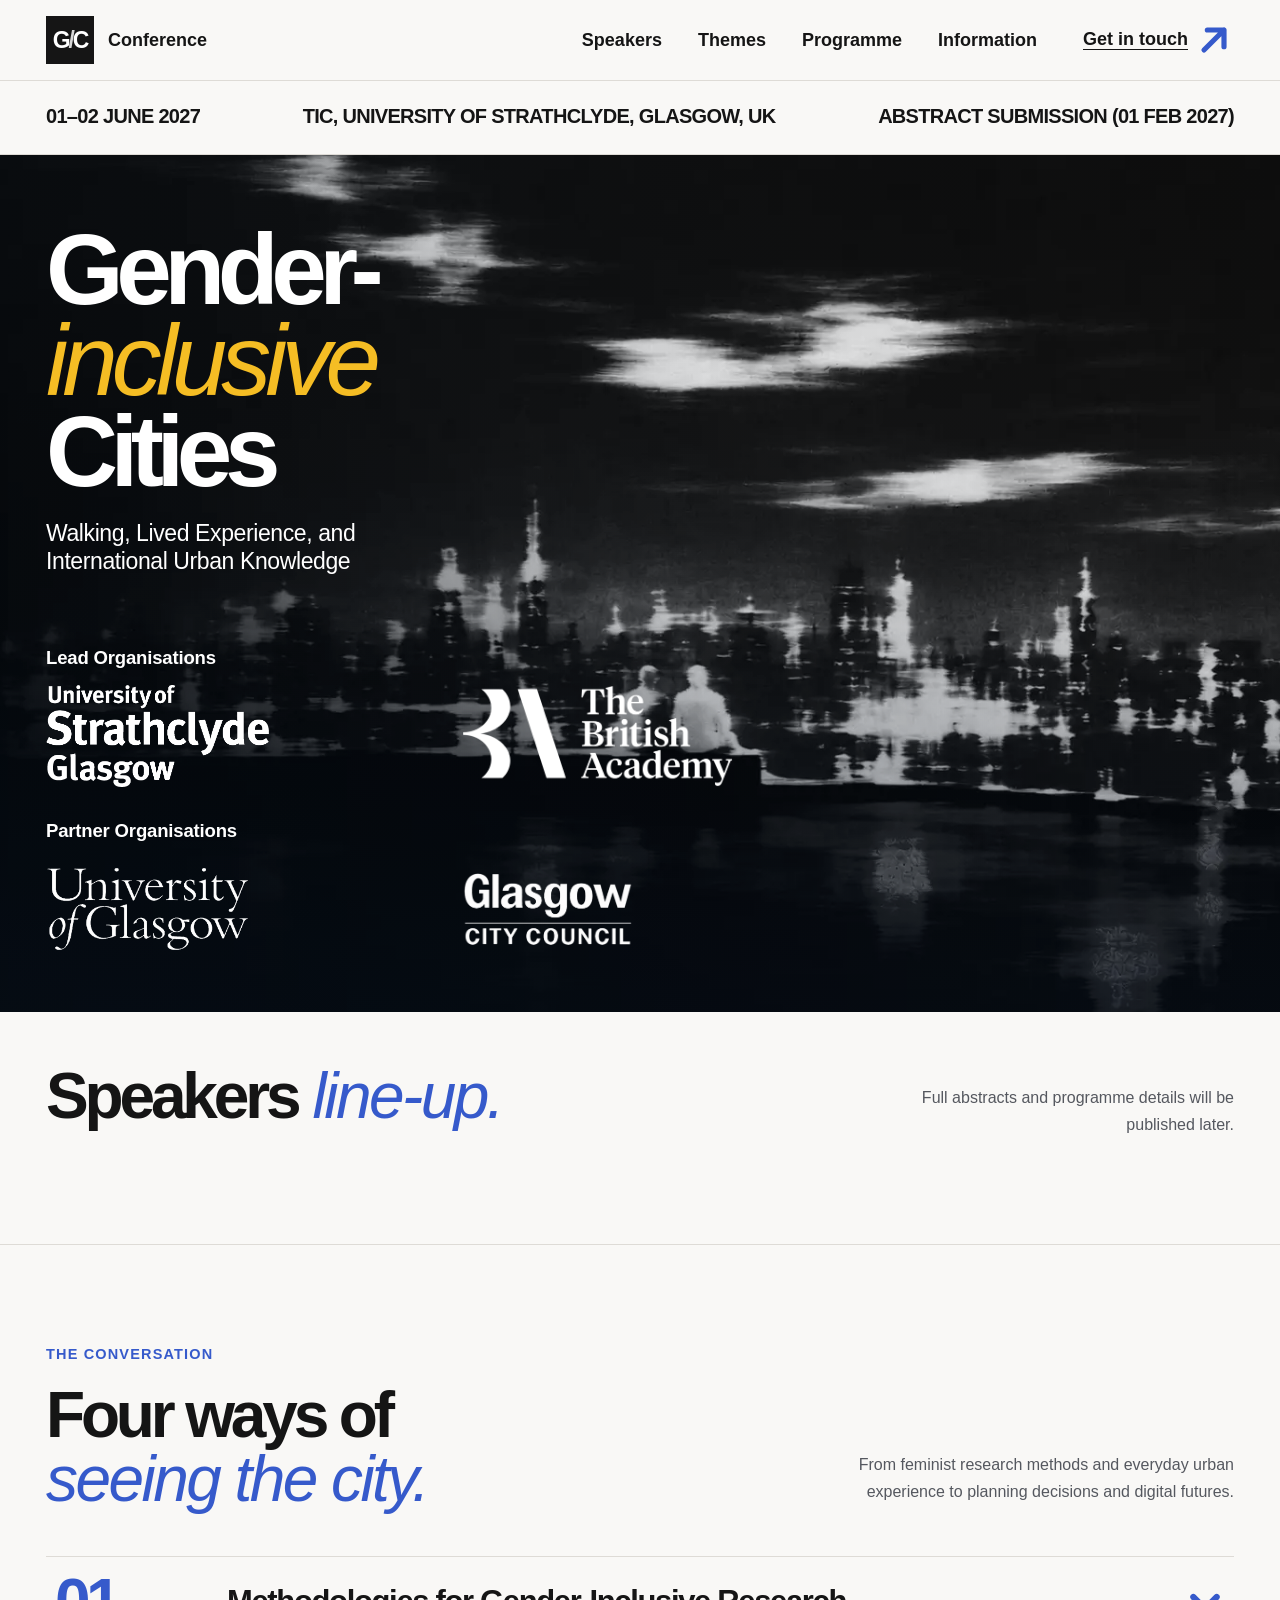
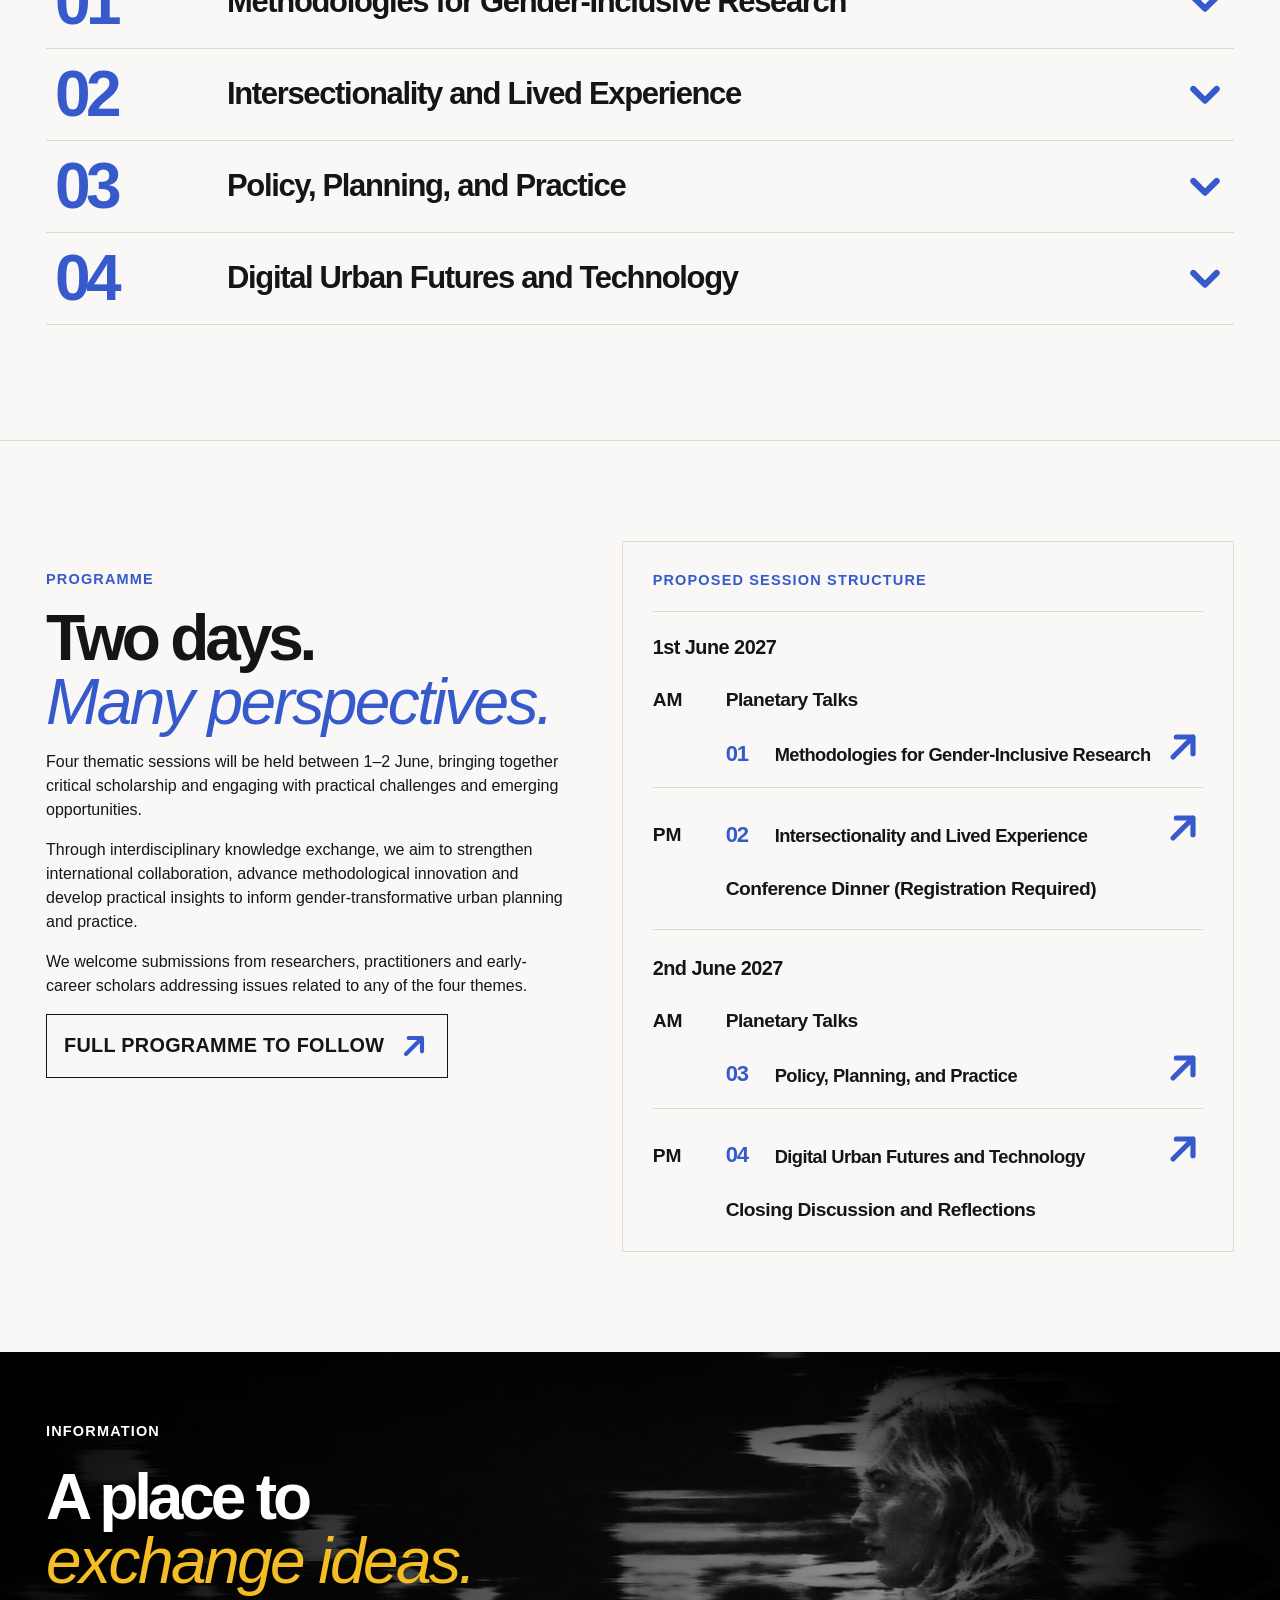
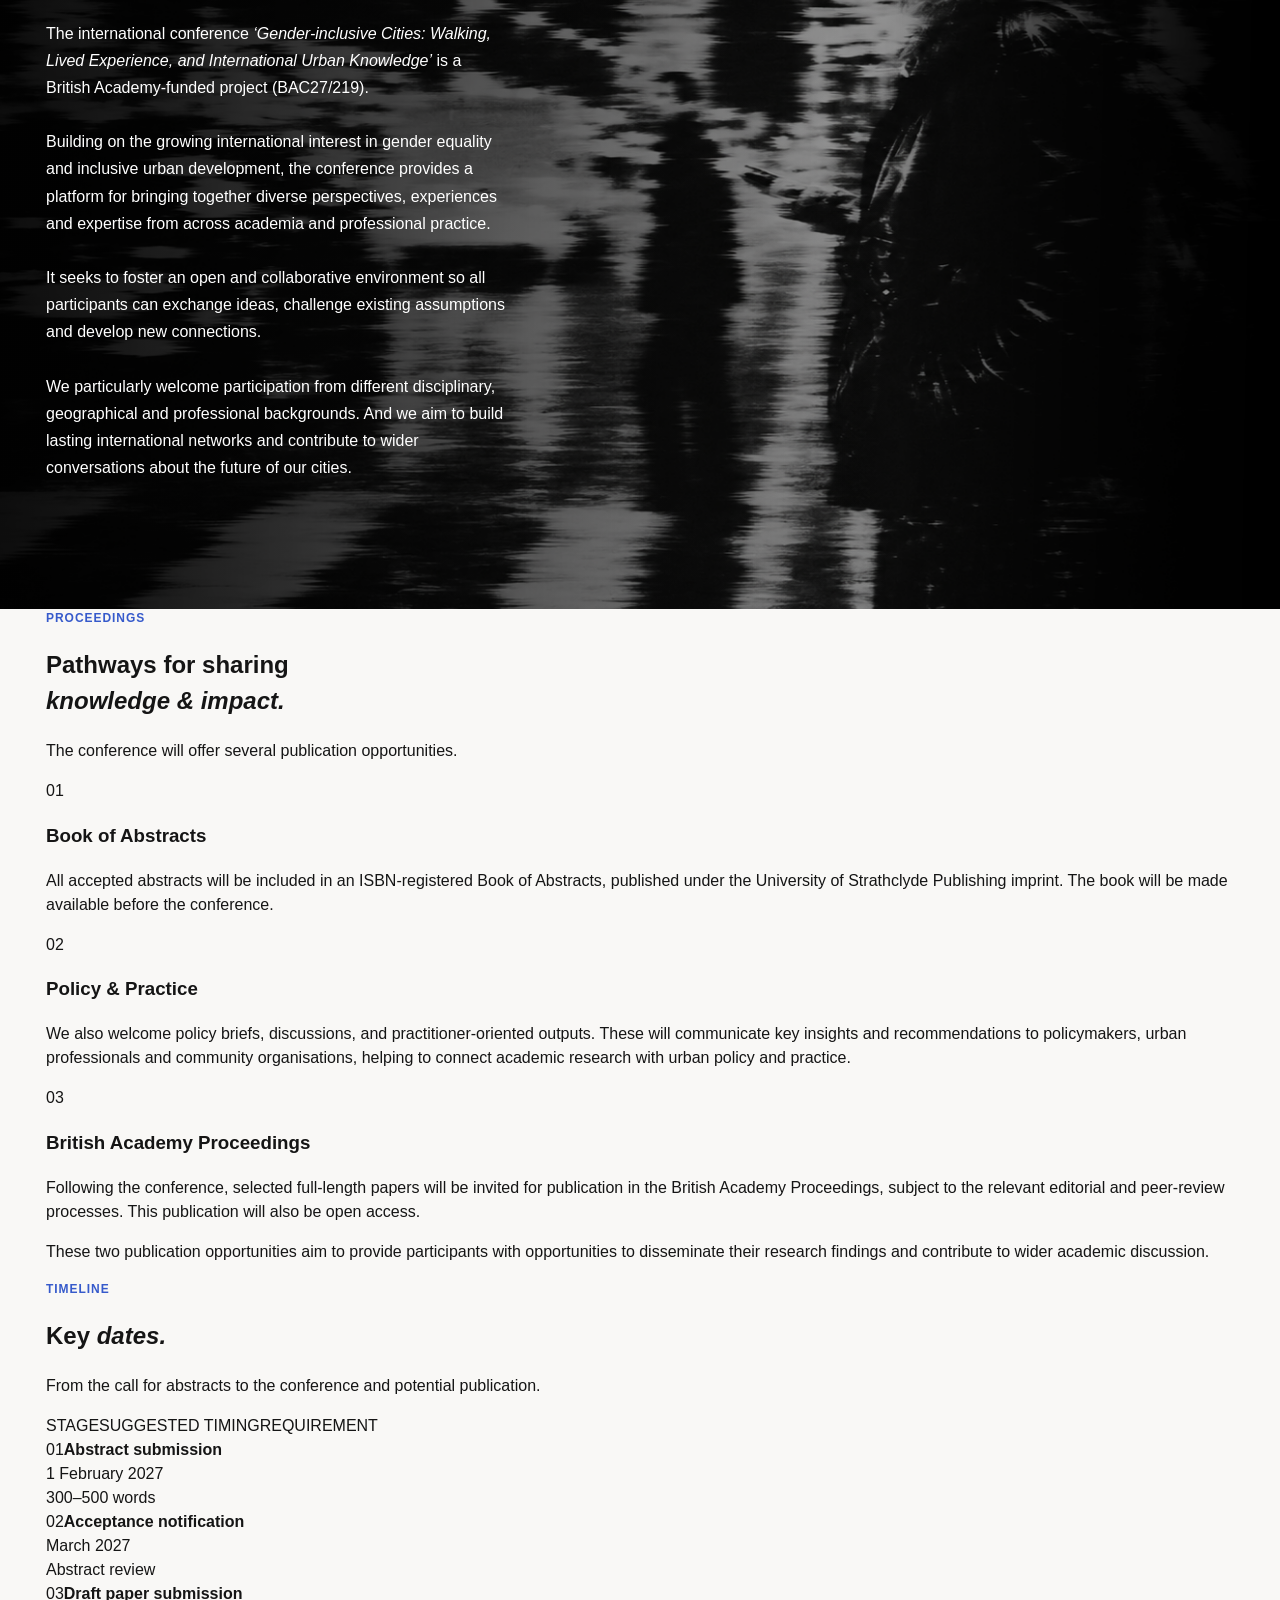
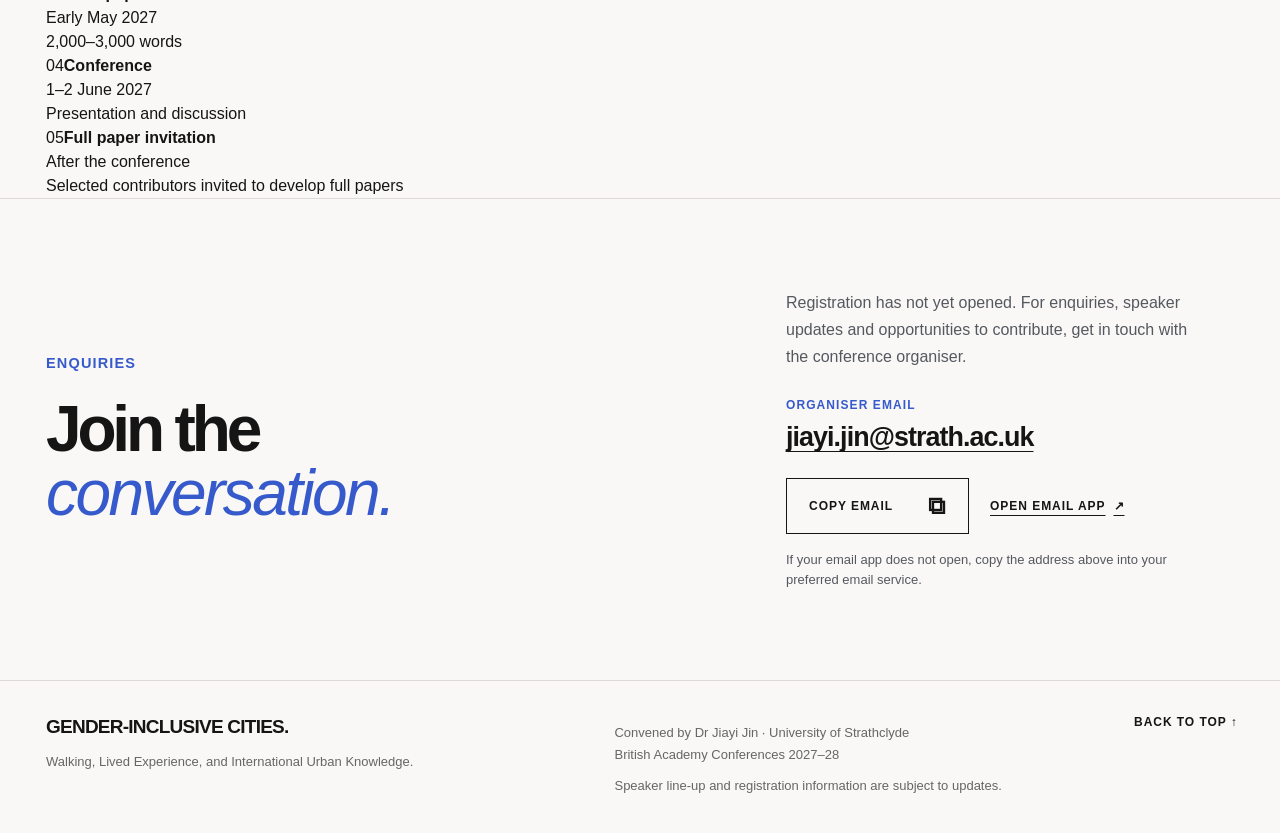
==== commit ee3c508a: "add publication and key dates info" ====
--- a/index.html
+++ b/index.html
@@ -78,7 +78,12 @@
 <p class="speaker-disclaimer" data-deferred-speaker-content="" hidden="">Speaker list based on the current conference proposal. Final participation, dates and venue will be confirmed before public launch.</p>
 </div></section>
 <section class="themes-section wrap" id="themes"><div class="section-kicker">THE CONVERSATION</div><div class="themes-header"><h2>Four ways of<br/><em>seeing the city.</em></h2><p>From feminist research methods and everyday urban experience to planning decisions and digital futures.</p></div><div class="theme-list"><details class="theme-accordion" id="theme-methods"><summary class="theme-summary"><span class="theme-number">01</span><h3>Methodologies for Gender-Inclusive Research</h3><svg aria-hidden="true" class="theme-chevron" focusable="false" height="24" viewbox="0 0 24 24" width="24"><path d="m5 9 7 7 7-7" fill="none" stroke="currentColor" stroke-linecap="round" stroke-linejoin="round" stroke-width="2"></path></svg></summary><div class="theme-panel"><div class="theme-panel-content"><p>This session examines how participatory and feminist methodologies can challenge dominant masculinist approaches to urban planning and foreground situated knowledge. It explores methods such as gendered walks, participatory mapping, feminist GIS and other mixed-method approaches to analyse and understand the experiences of women and marginalised communities in urban spaces.</p></div></div></details><details class="theme-accordion" id="theme-experience"><summary class="theme-summary"><span class="theme-number">02</span><h3>Intersectionality and Lived Experience</h3><svg aria-hidden="true" class="theme-chevron" focusable="false" height="24" viewbox="0 0 24 24" width="24"><path d="m5 9 7 7 7-7" fill="none" stroke="currentColor" stroke-linecap="round" stroke-linejoin="round" stroke-width="2"></path></svg></summary><div class="theme-panel"><div class="theme-panel-content"><p>Drawing on intersectional feminist perspectives, the session examines how overlapping forms of inequality shape experiences of urban spaces, infrastructures, mobilities, safety and environmental risk. It explores how gender intersects with other social identities and structures of power to produce differentiated experiences of inclusion, exclusion and access to urban resources. By highlighting the diverse experiences, needs and forms of agency of women and marginalised communities, the session challenges universal assumptions about urban life.</p></div></div></details><details class="theme-accordion" id="theme-policy"><summary class="theme-summary"><span class="theme-number">03</span><h3>Policy, Planning, and Practice</h3><svg aria-hidden="true" class="theme-chevron" focusable="false" height="24" viewbox="0 0 24 24" width="24"><path d="m5 9 7 7 7-7" fill="none" stroke="currentColor" stroke-linecap="round" stroke-linejoin="round" stroke-width="2"></path></svg></summary><div class="theme-panel"><div class="theme-panel-content"><p>This session focuses on translating gender-inclusive and intersectional research into urban policy, planning, and practice. It examines the challenges, opportunities, and tensions involved in embedding feminist approaches within formal planning institutions, governance frameworks, and urban design processes. Drawing on gender mainstreaming frameworks, governance models, and tactical urbanism, the session highlights how urban research can meaningfully inform policymaking, community-led interventions, and co-creative planning processes.</p></div></div></details><details class="theme-accordion" id="theme-digital"><summary class="theme-summary"><span class="theme-number">04</span><h3>Digital Urban Futures and Technology</h3><svg aria-hidden="true" class="theme-chevron" focusable="false" height="24" viewbox="0 0 24 24" width="24"><path d="m5 9 7 7 7-7" fill="none" stroke="currentColor" stroke-linecap="round" stroke-linejoin="round" stroke-width="2"></path></svg></summary><div class="theme-panel"><div class="theme-panel-content"><p>The final session explores how emerging technologies, including artificial intelligence, big urban data and smart governance, are shaping the future of gender-inclusive cities. It considers the opportunities these technologies offer for more equitable decision-making, urban management and citizen engagement, while critically examining challenges relating to ethics, privacy, accessibility and digital exclusion.</p></div></div></details></div></section>
-<section class="programme-section" id="programme"><div class="wrap programme-inner"><div class="programme-lead"><div class="section-kicker">PROGRAMME</div><h2>Two days.<br/><em>Many perspectives.</em></h2><p>Four thematic sessions will be held on 1–2 June, bringing together critical scholarship and engaging with practical challenges and emerging opportunities.</p><div class="programme-status">FULL PROGRAMME TO FOLLOW <span aria-hidden="true"><svg class="programme-status-arrow-icon" aria-hidden="true" focusable="false" width="32" height="32" viewBox="0 0 24 24"><path d="M6 18 18 6 M8 6 H18 V16" fill="none" stroke="currentColor" stroke-linecap="round" stroke-linejoin="round" stroke-width="3.1"></path></svg></span></div></div><div aria-labelledby="schedule-heading" class="schedule-preview">
+<section class="programme-section" id="programme"><div class="wrap programme-inner"><div class="programme-lead"><div class="section-kicker">PROGRAMME</div><h2>Two days.<br/><em>Many perspectives.</em></h2>
+<div class="programme-description">
+<p>Four thematic sessions will be held between 1–2 June, bringing together critical scholarship and engaging with practical challenges and emerging opportunities.</p>
+<p>Through interdisciplinary knowledge exchange, we aim to strengthen international collaboration, advance methodological innovation and develop practical insights to inform gender-transformative urban planning and practice.</p>
+<p>We welcome submissions from researchers, practitioners and early-career scholars addressing issues related to any of the four themes.</p>
+</div><div class="programme-status">FULL PROGRAMME TO FOLLOW <span aria-hidden="true"><svg class="programme-status-arrow-icon" aria-hidden="true" focusable="false" width="32" height="32" viewBox="0 0 24 24"><path d="M6 18 18 6 M8 6 H18 V16" fill="none" stroke="currentColor" stroke-linecap="round" stroke-linejoin="round" stroke-width="3.1"></path></svg></span></div></div><div aria-labelledby="schedule-heading" class="schedule-preview">
 <h3 class="schedule-top" id="schedule-heading">PROPOSED SESSION STRUCTURE</h3>
 <div aria-label="Programme for 1st June 2027" class="schedule-day">
 <h4 class="schedule-date">1st June 2027</h4>
@@ -123,7 +128,82 @@
 </div>
 </div>
 </div></div></section>
-<section class="information-section" id="information"><div class="wrap information-inner"><div class="section-kicker">PRACTICAL INFORMATION</div><div class="information-grid"><div><h2>A place to<br/><em>exchange ideas.</em></h2><p>The conference will bring together academic research, policy and professional practice, with opportunities for exchange across disciplines and career stages.</p></div><div class="information-details"><div><span>DATE</span><strong>01–02 June 2027</strong><p>Two-day conference.</p></div><div><span>VENUE</span><strong>TIC, Glasgow</strong><p>Technology and Innovation Centre, Glasgow.</p></div><div><span>SUBMISSIONS</span><strong>Abstract submission · 01 February 2027</strong><p>Further submission and registration details will be announced.</p></div><div><span>CONVENOR</span><strong>Dr Jiayi Jin</strong><p>University of Strathclyde.</p></div></div></div></div></section>
+<section class="information-section" id="information"><div class="wrap information-inner"><div class="section-kicker">INFORMATION</div><div class="information-grid"><div class="information-copy">
+<h2>A place to<br/><em>exchange ideas.</em></h2>
+<p>The international conference <i>‘Gender-inclusive Cities: Walking, Lived Experience, and International Urban Knowledge’</i> is a British Academy-funded project (BAC27/219).</p>
+<p>Building on the growing international interest in gender equality and inclusive urban development, the conference provides a platform for bringing together diverse perspectives, experiences and expertise from across academia and professional practice.</p>
+<p>It seeks to foster an open and collaborative environment so all participants can exchange ideas, challenge existing assumptions and develop new connections.</p>
+<p>We particularly welcome participation from different disciplinary, geographical and professional backgrounds. And we aim to build lasting international networks and contribute to wider conversations about the future of our cities.</p>
+</div><div class="information-details"><div><span>DATE</span><strong>01–02 June 2027</strong><p>Two-day conference.</p></div><div><span>VENUE</span><strong>TIC, Glasgow</strong><p>Technology and Innovation Centre, Glasgow.</p></div><div><span>SUBMISSIONS</span><strong>Abstract submission · 01 February 2027</strong><p>Further submission and registration details will be announced.</p></div><div><span>CONVENOR</span><strong>Dr Jiayi Jin</strong><p>University of Strathclyde.</p></div></div></div></div></section>
+
+<section class="proceedings-section" id="proceedings" aria-labelledby="proceedings-heading">
+<div class="wrap">
+  <div class="section-kicker">PROCEEDINGS</div>
+  <div class="proceedings-intro">
+    <h2 id="proceedings-heading">Pathways for sharing<br/><em>knowledge &amp; impact.</em></h2>
+    <p>The conference will offer several publication opportunities.</p>
+  </div>
+  <div class="proceedings-list">
+    <article class="proceedings-item">
+      <span class="proceedings-number" aria-hidden="true">01</span>
+      <h3>Book of Abstracts</h3>
+      <p>All accepted abstracts will be included in an ISBN-registered Book of Abstracts, published under the University of Strathclyde Publishing imprint. The book will be made available before the conference.</p>
+    </article>
+    <article class="proceedings-item">
+      <span class="proceedings-number" aria-hidden="true">02</span>
+      <h3>Policy &amp; Practice</h3>
+      <p>We also welcome policy briefs, discussions, and practitioner-oriented outputs. These will communicate key insights and recommendations to policymakers, urban professionals and community organisations, helping to connect academic research with urban policy and practice.</p>
+    </article>
+    <article class="proceedings-item">
+      <span class="proceedings-number" aria-hidden="true">03</span>
+      <h3>British Academy Proceedings</h3>
+      <p>Following the conference, selected full-length papers will be invited for publication in the British Academy Proceedings, subject to the relevant editorial and peer-review processes. This publication will also be open access.</p>
+    </article>
+  </div>
+  <p class="proceedings-outro">These two publication opportunities aim to provide participants with opportunities to disseminate their research findings and contribute to wider academic discussion.</p>
+</div>
+</section>
+<section class="timeline-section" id="timeline" aria-labelledby="timeline-heading">
+<div class="wrap">
+  <div class="timeline-intro">
+    <div>
+      <div class="section-kicker">TIMELINE</div>
+      <h2 id="timeline-heading">Key <em>dates.</em></h2>
+    </div>
+    <p>From the call for abstracts to the conference and potential publication.</p>
+  </div>
+  <div class="timeline-table" role="table" aria-label="Conference timeline">
+    <div class="timeline-table-head" role="row">
+      <span role="columnheader">STAGE</span><span role="columnheader">SUGGESTED TIMING</span><span role="columnheader">REQUIREMENT</span>
+    </div>
+    <div class="timeline-row" role="row">
+      <div class="timeline-stage" role="cell"><span class="timeline-index" aria-hidden="true">01</span><strong>Abstract submission</strong></div>
+      <div class="timeline-when" role="cell">1 February 2027</div>
+      <div class="timeline-requirement" role="cell">300–500 words</div>
+    </div>
+    <div class="timeline-row" role="row">
+      <div class="timeline-stage" role="cell"><span class="timeline-index" aria-hidden="true">02</span><strong>Acceptance notification</strong></div>
+      <div class="timeline-when" role="cell">March 2027</div>
+      <div class="timeline-requirement" role="cell">Abstract review</div>
+    </div>
+    <div class="timeline-row" role="row">
+      <div class="timeline-stage" role="cell"><span class="timeline-index" aria-hidden="true">03</span><strong>Draft paper submission</strong></div>
+      <div class="timeline-when" role="cell">Early May 2027</div>
+      <div class="timeline-requirement" role="cell">2,000–3,000 words</div>
+    </div>
+    <div class="timeline-row" role="row">
+      <div class="timeline-stage" role="cell"><span class="timeline-index" aria-hidden="true">04</span><strong>Conference</strong></div>
+      <div class="timeline-when" role="cell">1–2 June 2027</div>
+      <div class="timeline-requirement" role="cell">Presentation and discussion</div>
+    </div>
+    <div class="timeline-row" role="row">
+      <div class="timeline-stage" role="cell"><span class="timeline-index" aria-hidden="true">05</span><strong>Full paper invitation</strong></div>
+      <div class="timeline-when" role="cell">After the conference</div>
+      <div class="timeline-requirement" role="cell">Selected contributors invited to develop full papers</div>
+    </div>
+  </div>
+</div>
+</section>
 <section class="contact-section" id="contact"><div class="wrap contact-inner"><div><span class="section-kicker">ENQUIRIES</span><h2>Join the<br/><em>conversation.</em></h2></div><div class="contact-right">
 <p>Registration has not yet opened. For enquiries, speaker updates and opportunities to contribute, get in touch with the conference organiser.</p>
 <div class="contact-email-block">
--- a/assets/style.css
+++ b/assets/style.css
@@ -1000,3 +1000,8 @@
 @media(max-width:360px) {
   #information.information-section {--chapter-height:800px;}
 }
+
+/* v20: make the existing abstract-submission label an accessible link */
+.facts-strip .fact-submit-link {color:inherit; text-decoration:none; cursor:pointer;}
+.facts-strip .fact-submit-link:hover {color:var(--blue); text-decoration:underline; text-underline-offset:5px;}
+.facts-strip .fact-submit-link:focus-visible {outline:2px solid var(--blue);outline-offset:4px;}
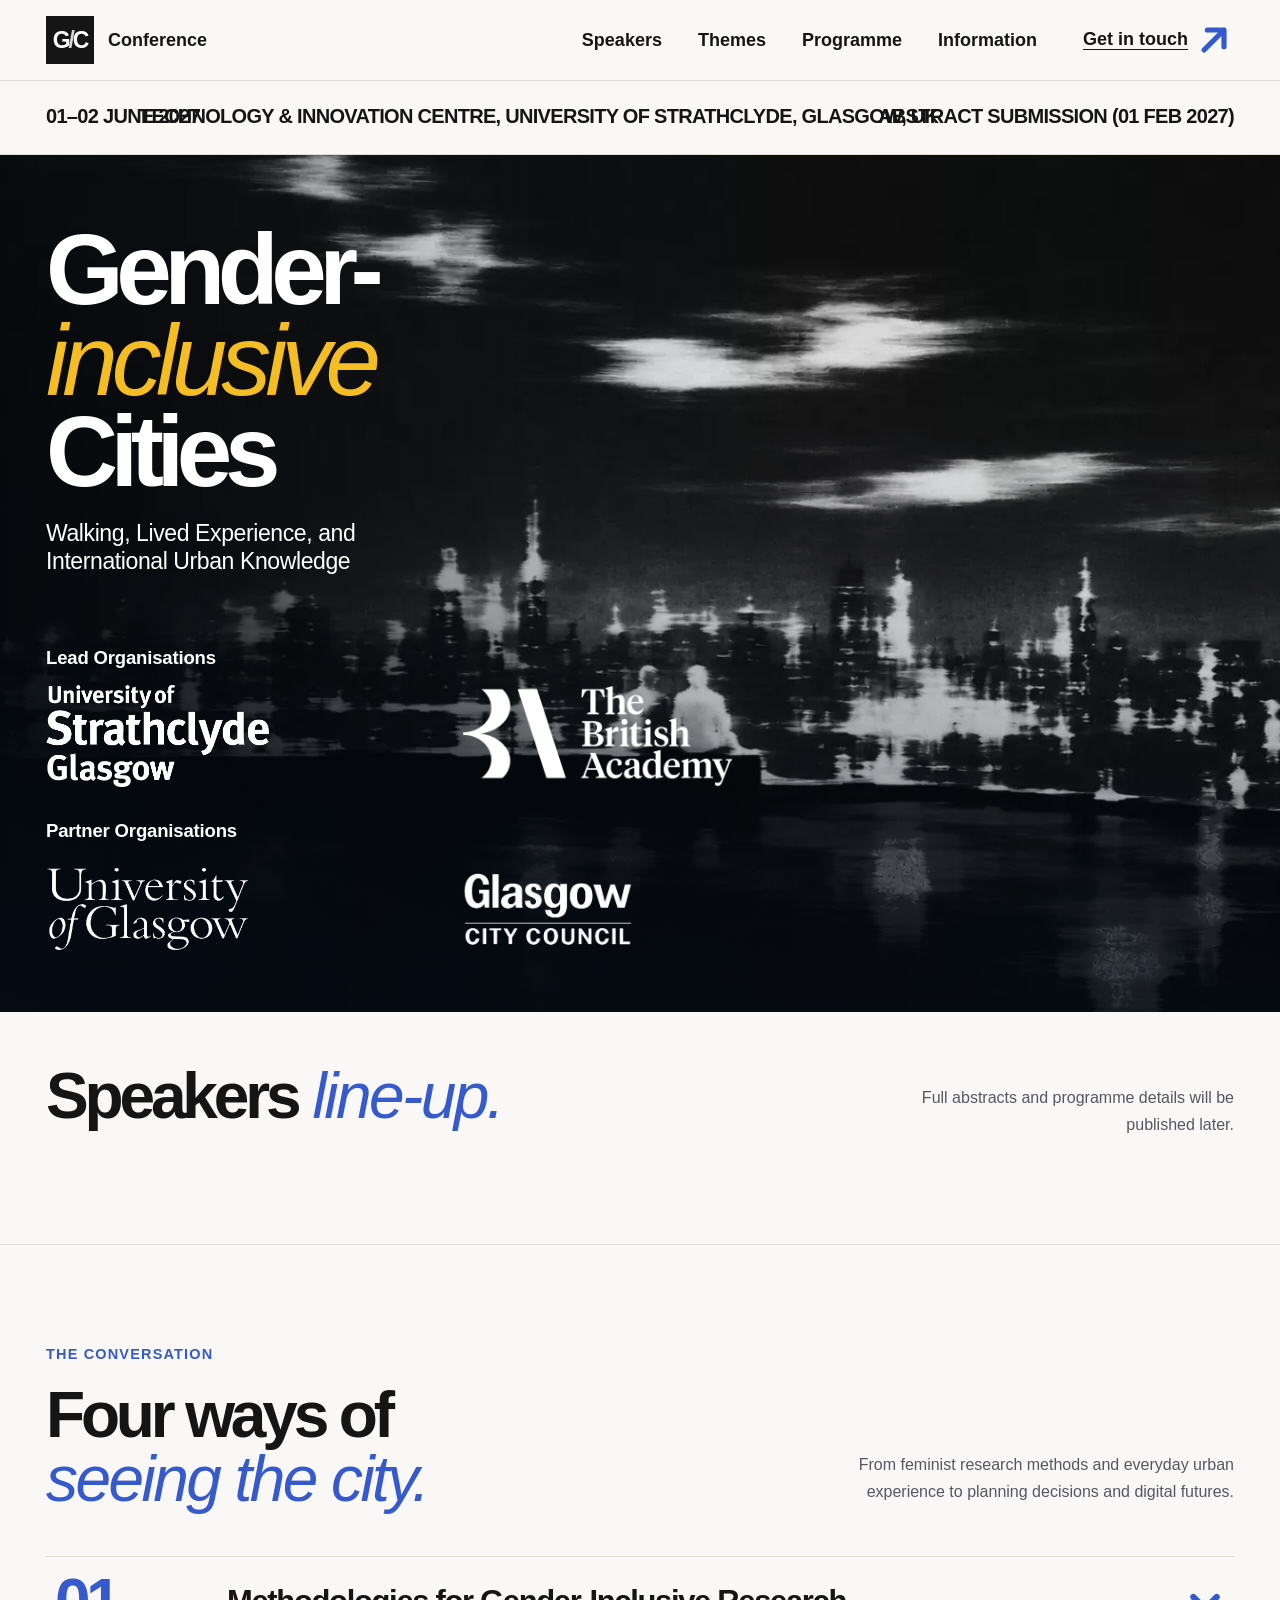
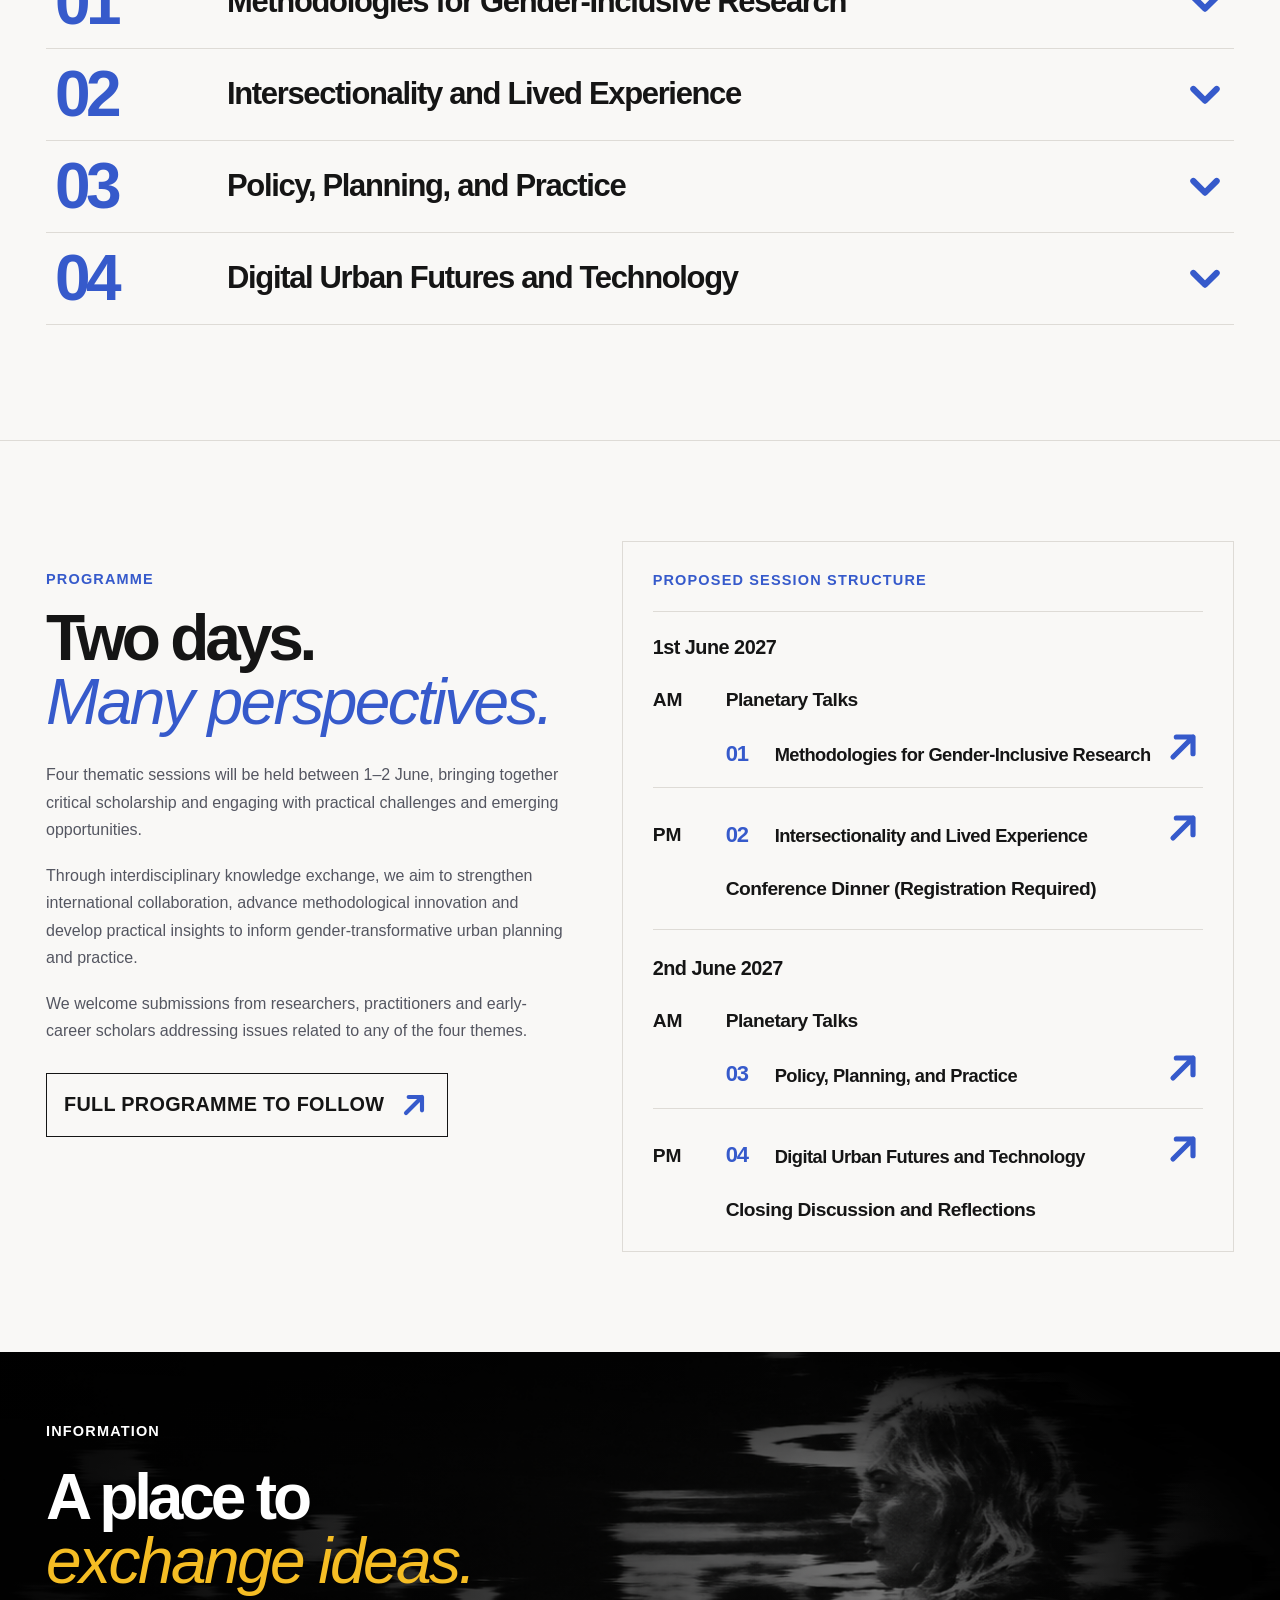
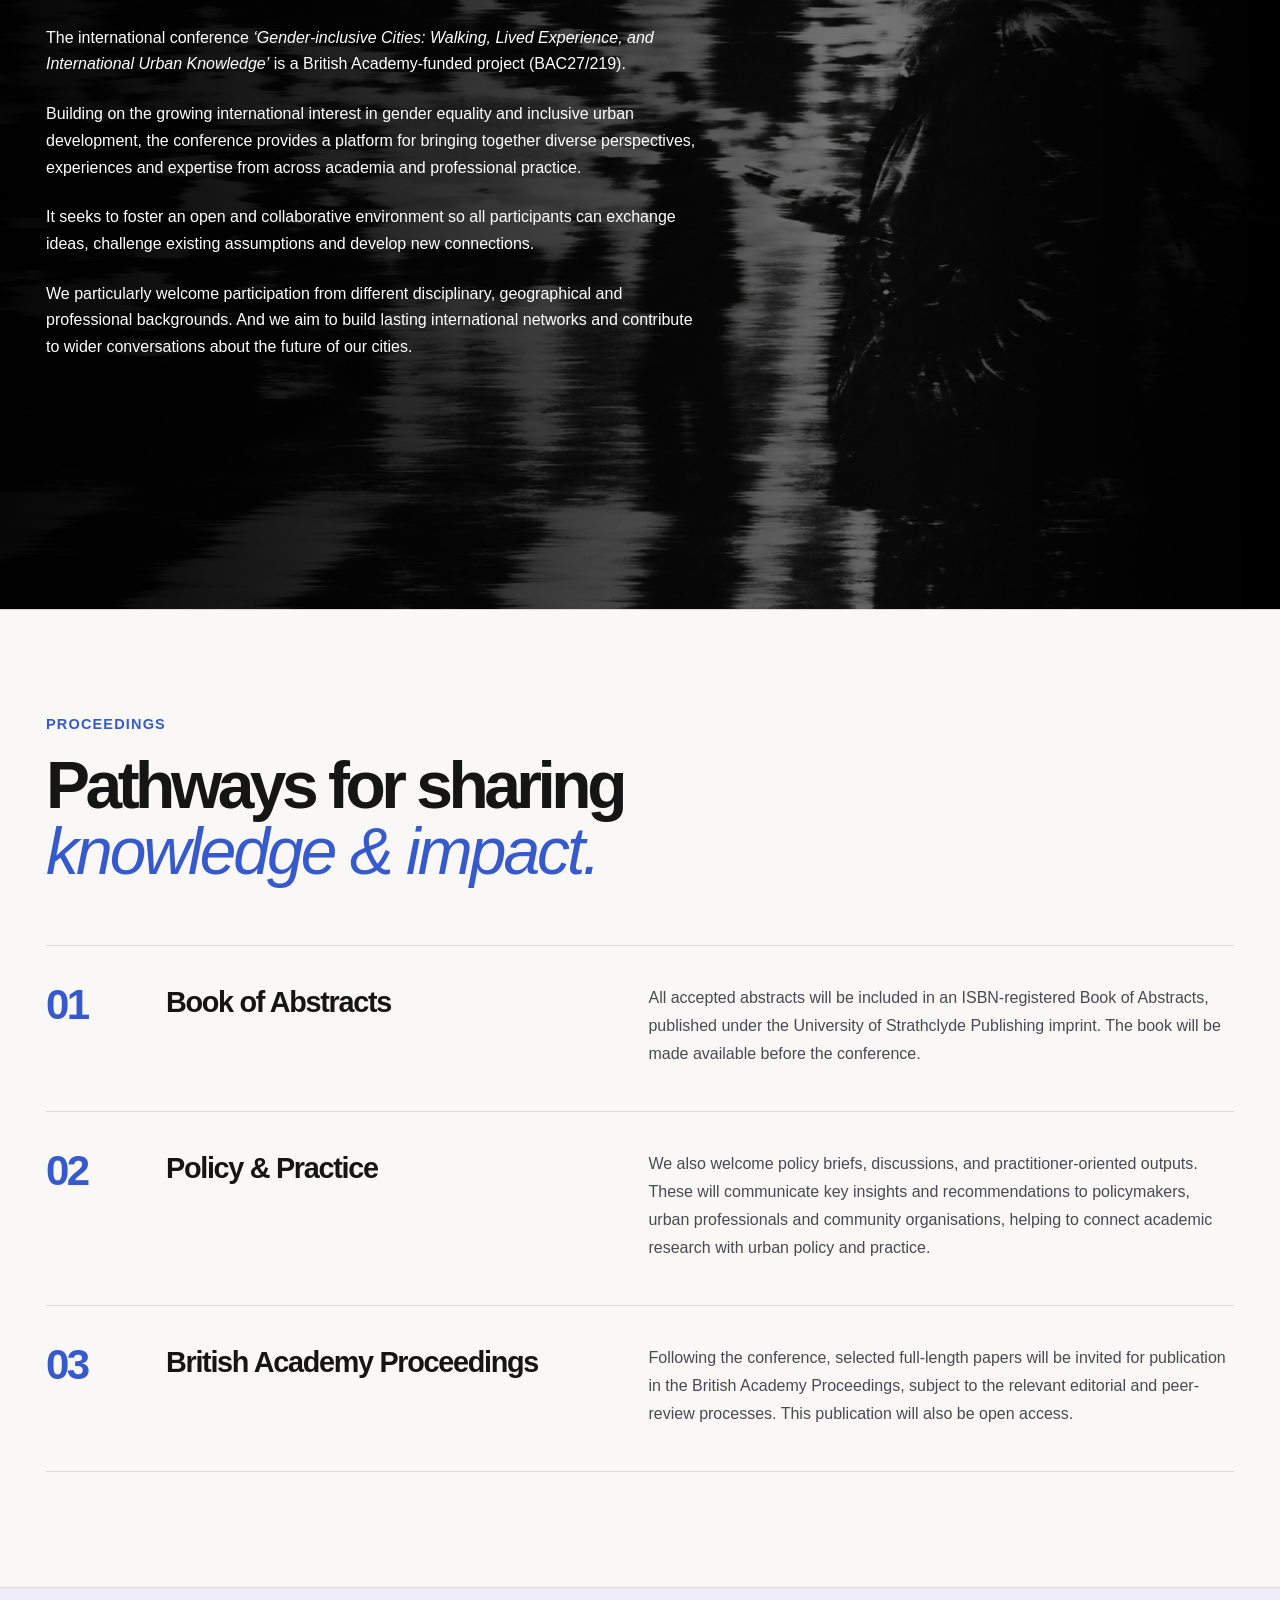
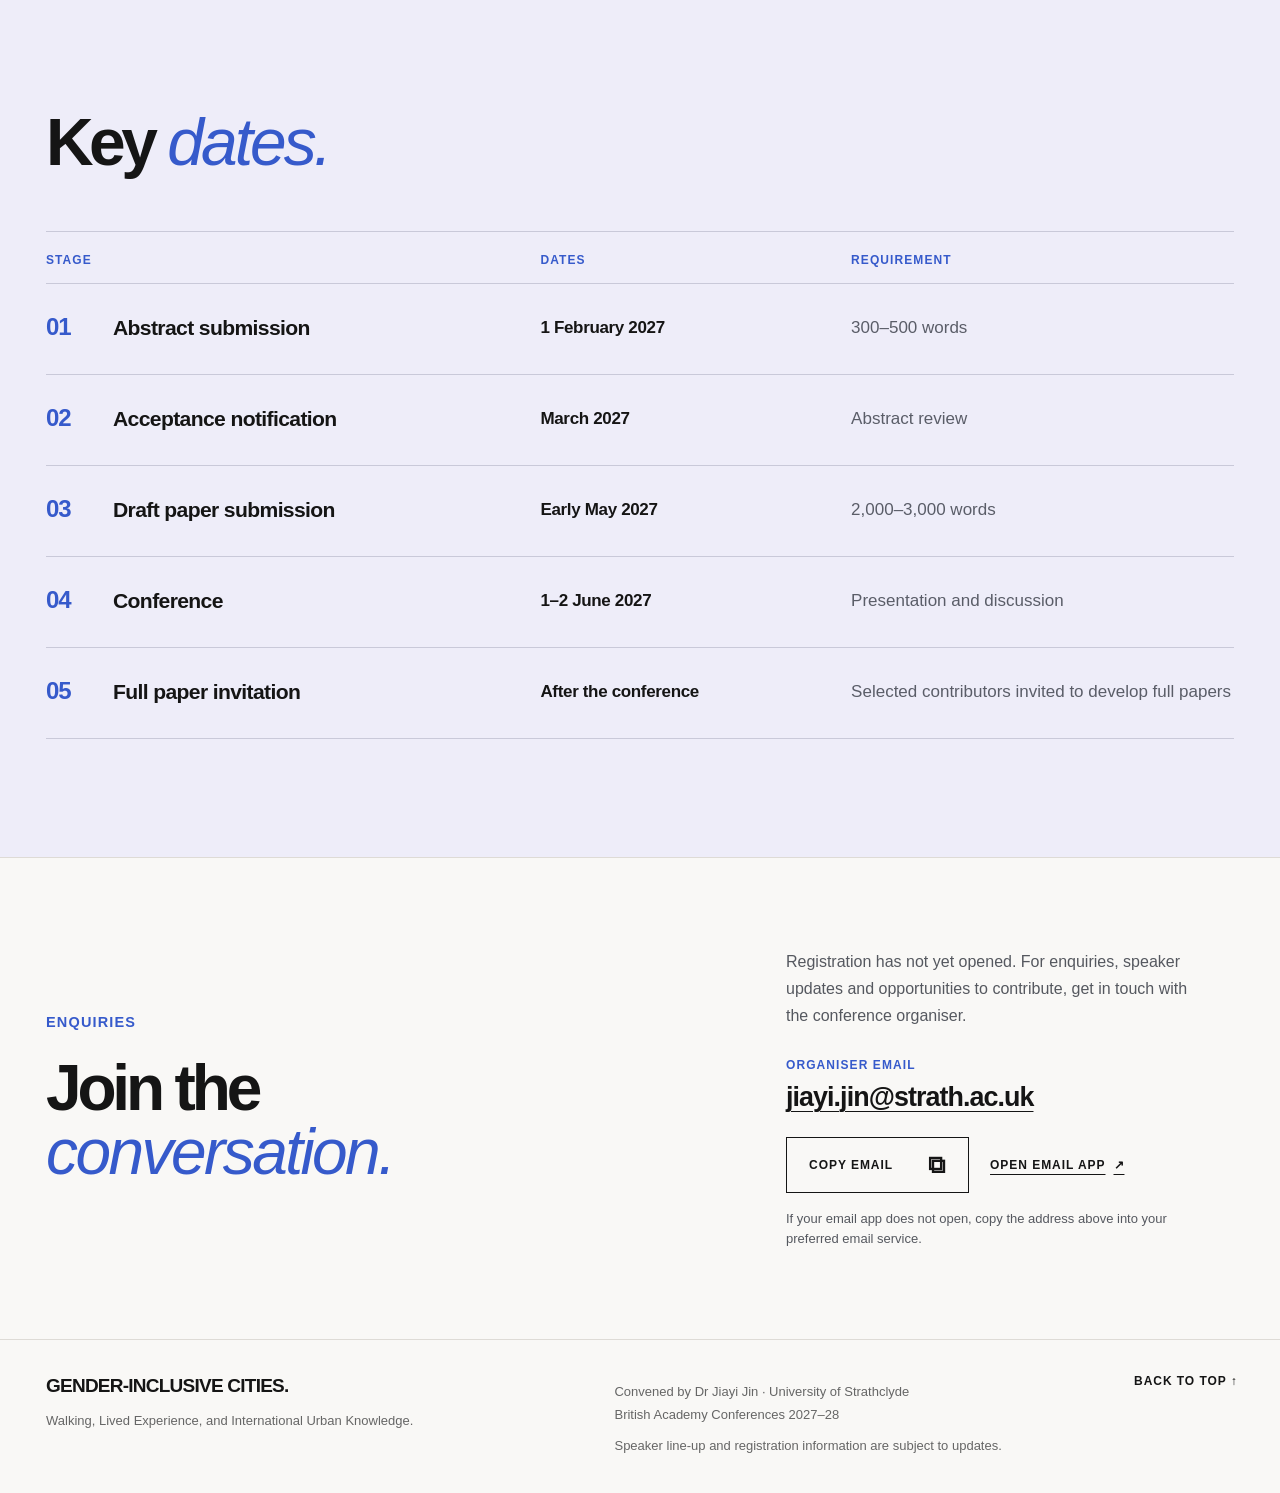
==== commit aa996db4: "front page tweaks" ====
--- a/index.html
+++ b/index.html
@@ -6,7 +6,7 @@
 <meta content="width=device-width, initial-scale=1" name="viewport"/>
 <meta content="#f7f5f1" name="theme-color"/>
 <meta content="light" name="color-scheme"/>
-<meta content="Gender-inclusive Cities — 01–02 June 2027 at TIC, Glasgow. Walking, Lived Experience, and International Urban Knowledge." name="description"/>
+<meta content="Gender-inclusive Cities — 01–02 June 2027 at Technology &amp; Innovation Centre, University of Strathclyde, Glasgow, UK. Walking, Lived Experience, and International Urban Knowledge." name="description"/>
 <meta content="website" property="og:type"/>
 <meta content="Gender-inclusive Cities — Glasgow, 01–02 June 2027" property="og:title"/>
 <meta content="Walking, Lived Experience, and International Urban Knowledge. Abstract submission: 01 February 2027." property="og:description"/>
@@ -23,7 +23,7 @@
 <section aria-label="Conference essentials" class="facts-strip">
 <div class="wrap facts-row">
 <div class="fact-cell">01–02 JUNE 2027</div>
-<div class="fact-cell fact-venue">TIC, UNIVERSITY OF STRATHCLYDE, GLASGOW, UK</div>
+<a class="fact-cell fact-venue fact-venue-link" href="https://www.strath.ac.uk/conferencingandevents/" target="_blank" rel="noopener noreferrer" aria-label="Technology &amp; Innovation Centre, University of Strathclyde, Glasgow, UK — venue details (opens in a new tab)"><span class="venue-main">TECHNOLOGY &amp; INNOVATION CENTRE</span><span class="venue-location"><span class="venue-comma">, </span>UNIVERSITY OF STRATHCLYDE, GLASGOW, UK</span></a>
 <a class="fact-cell fact-submit-link" href="submit/" aria-label="Open abstract submission page, deadline 1 February 2027">ABSTRACT SUBMISSION <span class="fact-nowrap">(01 FEB 2027)</span></a>
 </div>
 </section>
@@ -134,14 +134,13 @@
 <p>Building on the growing international interest in gender equality and inclusive urban development, the conference provides a platform for bringing together diverse perspectives, experiences and expertise from across academia and professional practice.</p>
 <p>It seeks to foster an open and collaborative environment so all participants can exchange ideas, challenge existing assumptions and develop new connections.</p>
 <p>We particularly welcome participation from different disciplinary, geographical and professional backgrounds. And we aim to build lasting international networks and contribute to wider conversations about the future of our cities.</p>
-</div><div class="information-details"><div><span>DATE</span><strong>01–02 June 2027</strong><p>Two-day conference.</p></div><div><span>VENUE</span><strong>TIC, Glasgow</strong><p>Technology and Innovation Centre, Glasgow.</p></div><div><span>SUBMISSIONS</span><strong>Abstract submission · 01 February 2027</strong><p>Further submission and registration details will be announced.</p></div><div><span>CONVENOR</span><strong>Dr Jiayi Jin</strong><p>University of Strathclyde.</p></div></div></div></div></section>
+</div><div class="information-details"><div><span>DATE</span><strong>01–02 June 2027</strong><p>Two-day conference.</p></div><div><span>VENUE</span><strong>Technology &amp; Innovation Centre</strong><p>University of Strathclyde, Glasgow, UK.</p></div><div><span>SUBMISSIONS</span><strong>Abstract submission · 01 February 2027</strong><p>Further submission and registration details will be announced.</p></div><div><span>CONVENOR</span><strong>Dr Jiayi Jin</strong><p>University of Strathclyde.</p></div></div></div></div></section>
 
 <section class="proceedings-section" id="proceedings" aria-labelledby="proceedings-heading">
 <div class="wrap">
   <div class="section-kicker">PROCEEDINGS</div>
   <div class="proceedings-intro">
     <h2 id="proceedings-heading">Pathways for sharing<br/><em>knowledge &amp; impact.</em></h2>
-    <p>The conference will offer several publication opportunities.</p>
   </div>
   <div class="proceedings-list">
     <article class="proceedings-item">
@@ -160,21 +159,18 @@
       <p>Following the conference, selected full-length papers will be invited for publication in the British Academy Proceedings, subject to the relevant editorial and peer-review processes. This publication will also be open access.</p>
     </article>
   </div>
-  <p class="proceedings-outro">These two publication opportunities aim to provide participants with opportunities to disseminate their research findings and contribute to wider academic discussion.</p>
 </div>
 </section>
 <section class="timeline-section" id="timeline" aria-labelledby="timeline-heading">
 <div class="wrap">
   <div class="timeline-intro">
     <div>
-      <div class="section-kicker">TIMELINE</div>
       <h2 id="timeline-heading">Key <em>dates.</em></h2>
     </div>
-    <p>From the call for abstracts to the conference and potential publication.</p>
   </div>
   <div class="timeline-table" role="table" aria-label="Conference timeline">
     <div class="timeline-table-head" role="row">
-      <span role="columnheader">STAGE</span><span role="columnheader">SUGGESTED TIMING</span><span role="columnheader">REQUIREMENT</span>
+      <span role="columnheader">STAGE</span><span role="columnheader">DATES</span><span role="columnheader">REQUIREMENT</span>
     </div>
     <div class="timeline-row" role="row">
       <div class="timeline-stage" role="cell"><span class="timeline-index" aria-hidden="true">01</span><strong>Abstract submission</strong></div>
@@ -218,7 +214,7 @@
 <p class="contact-email-help">If your email app does not open, copy the address above into your preferred email service.</p>
 </div></div></section>
 </main>
-<footer class="footer"><div class="wrap footer-inner"><div><strong>GENDER-INCLUSIVE CITIES<span>.</span></strong><p>Walking, Lived Experience, and International Urban Knowledge.</p></div><div><p>Convened by Dr Jiayi Jin · University of Strathclyde<br/>British Academy Conferences 2027–28</p><p class="fineprint">Speaker line-up and registration information are subject to updates.</p></div><a href="#top">BACK TO TOP ↑</a></div></footer>
+<footer class="footer"><div class="wrap footer-inner"><div><strong>GENDER-INCLUSIVE CITIES<span>.</span></strong><p>Walking, Lived Experience, and International Urban Knowledge.</p></div><div><p>Convened by Dr <a class="convenor-link" href="https://www.strath.ac.uk/staff/drjiayijin/" target="_blank" rel="noopener noreferrer">Jiayi Jin</a> · University of Strathclyde<br/>British Academy Conferences 2027–28</p><p class="fineprint">Speaker line-up and registration information are subject to updates.</p></div><a href="#top">BACK TO TOP ↑</a></div></footer>
 <script>
 /* Progressive enhancement only: the contact address remains visible and
    selectable even with JavaScript, clipboard permissions or email handlers off. */
--- a/assets/style.css
+++ b/assets/style.css
@@ -1005,3 +1005,234 @@
 .facts-strip .fact-submit-link {color:inherit; text-decoration:none; cursor:pointer;}
 .facts-strip .fact-submit-link:hover {color:var(--blue); text-decoration:underline; text-underline-offset:5px;}
 .facts-strip .fact-submit-link:focus-visible {outline:2px solid var(--blue);outline-offset:4px;}
+
+
+/* v22 — Editorial text, publication pathways and conference timeline.
+   Scoped to the requested sections; existing hero, speaker and submission styles unchanged. */
+#programme .programme-description {
+  margin:27px 0 28px;
+  max-width:520px;
+}
+#programme .programme-description p {
+  font-size:16px;
+  line-height:1.72;
+  color:#545661;
+  margin:0 0 18px;
+  max-width:none;
+}
+#programme .programme-description p:last-child { margin-bottom:0; }
+#programme .programme-status { margin-top:0; }
+#information .information-copy {max-width:660px;}
+#information .information-copy p {
+  font-size:16px;
+  line-height:1.67;
+  margin:23px 0 0;
+  max-width:650px;
+  color:#fff;
+  text-wrap:pretty;
+}
+#information .information-copy p:first-of-type { margin-top:32px; }
+#information .information-copy i {font-style:italic;}
+
+/* Full-width, unboxed editorial rows: continuity with the Themes list. */
+.proceedings-section {
+  background:var(--paper);
+  border-top:1px solid var(--line);
+  padding:105px 0 115px;
+}
+.proceedings-section .section-kicker,
+.timeline-section .section-kicker {
+  font-size:14.5px;
+  line-height:1.3;
+  letter-spacing:.08em;
+  font-weight:800;
+  color:var(--blue);
+}
+.proceedings-intro {
+  display:grid;
+  grid-template-columns:minmax(0,1.25fr) minmax(270px,.55fr);
+  column-gap:60px;
+  align-items:end;
+  padding:19px 0 60px;
+}
+.proceedings-intro h2,
+.timeline-intro h2 {
+  font-size:clamp(47px,5.15vw,76px);
+  line-height:1;
+  letter-spacing:-.068em;
+  font-weight:800;
+  margin:0;
+}
+.proceedings-intro h2 em,
+.timeline-intro h2 em {
+  font-family:Helvetica,Arial,sans-serif;
+  font-style:italic;
+  font-weight:400;
+  letter-spacing:-.045em;
+  color:var(--blue);
+}
+.proceedings-intro>p,
+.timeline-intro>p {
+  font-size:16px;
+  line-height:1.72;
+  color:#5b5b63;
+  text-align:right;
+  margin:0 0 4px;
+}
+.proceedings-list {border-top:1px solid var(--line);}
+.proceedings-item {
+  display:grid;
+  grid-template-columns:90px minmax(230px,.85fr) minmax(0,1.1fr);
+  align-items:start;
+  gap:30px;
+  padding:38px 0 43px;
+  border-bottom:1px solid var(--line);
+}
+.proceedings-number {
+  color:var(--blue);
+  font-size:42px;
+  line-height:1;
+  font-weight:800;
+  letter-spacing:-.065em;
+}
+.proceedings-item h3 {
+  font-weight:700;
+  font-size:clamp(24px,2.25vw,32px);
+  line-height:1.17;
+  letter-spacing:-.045em;
+  margin:2px 0 0;
+}
+.proceedings-item p {
+  font-size:16px;
+  line-height:1.75;
+  margin:0;
+  color:#484a51;
+  max-width:620px;
+}
+.proceedings-outro {
+  max-width:730px;
+  font-size:15px;
+  color:#5d5f67;
+  line-height:1.7;
+  margin:35px 0 0 auto;
+}
+
+.timeline-section {
+  background:#eeedf9;
+  border-top:1px solid var(--line);
+  padding:104px 0 118px;
+}
+.timeline-intro {
+  display:grid;
+  grid-template-columns:minmax(0,1fr) minmax(255px,.52fr);
+  gap:65px;
+  align-items:end;
+  margin-bottom:55px;
+}
+.timeline-intro h2 { margin-top:18px; }
+.timeline-table {border-top:1px solid #c9c9d9;}
+.timeline-table-head,
+.timeline-row {
+  display:grid;
+  grid-template-columns:minmax(230px,1.2fr) minmax(195px,.72fr) minmax(250px,1fr);
+  gap:35px;
+}
+.timeline-table-head {
+  padding:19px 0 14px;
+  font-size:12px;
+  font-weight:800;
+  color:var(--blue);
+  letter-spacing:.09em;
+  border-bottom:1px solid #c9c9d9;
+}
+.timeline-row {
+  min-height:91px;
+  padding:23px 0 25px;
+  align-items:center;
+  border-bottom:1px solid #c9c9d9;
+  font-size:17px;
+  line-height:1.4;
+}
+.timeline-stage { display:flex; align-items:baseline; gap:27px; }
+.timeline-stage strong {
+  font-size:clamp(18px,1.65vw,23px);
+  letter-spacing:-.03em;
+  line-height:1.25;
+  font-weight:750;
+}
+.timeline-index {
+  display:inline-block;
+  min-width:40px;
+  font-size:24px;
+  font-weight:800;
+  letter-spacing:-.045em;
+  line-height:1;
+  color:var(--blue);
+}
+.timeline-when {font-weight:650;letter-spacing:-.02em;}
+.timeline-requirement {color:#5a5d68;line-height:1.55;}
+@media(max-width:1050px){
+  #programme .programme-description {max-width:690px;}
+  .proceedings-item{grid-template-columns:67px minmax(200px,.7fr) minmax(0,1fr);gap:22px;}
+  .timeline-table-head,.timeline-row{grid-template-columns:minmax(190px,1.2fr) minmax(150px,.7fr) minmax(180px,1fr);gap:20px;}
+  .timeline-stage{gap:12px;}
+}
+@media(max-width:790px){
+  .proceedings-section,.timeline-section{padding-top:78px;padding-bottom:86px;}
+  .proceedings-intro,.timeline-intro{grid-template-columns:1fr;gap:22px;}
+  .proceedings-intro{padding-bottom:40px;}
+  .proceedings-intro>p,.timeline-intro>p{text-align:left;max-width:540px;}
+  .proceedings-item{grid-template-columns:54px minmax(0,1fr);gap:0 17px;padding:29px 0 33px;}
+  .proceedings-item h3{font-size:27px;}
+  .proceedings-item p{grid-column:2;margin-top:13px;}
+  .proceedings-number{font-size:33px;}
+  .timeline-intro{margin-bottom:35px;}
+  .timeline-table-head{display:none;}
+  .timeline-row{grid-template-columns:minmax(0,1fr) minmax(175px,.7fr);gap:8px 30px;min-height:0;padding:22px 0;}
+  .timeline-stage{grid-column:1/-1;gap:17px;margin-bottom:8px;}
+  .timeline-stage strong{font-size:22px;}
+  .timeline-when{grid-column:1;}
+  .timeline-requirement{grid-column:2;}
+}
+@media(max-width:600px){
+  #programme .programme-description p {font-size:15px;line-height:1.7;margin-bottom:15px;}
+  #information .information-copy {max-width:none;}
+  #information .information-copy p {font-size:14px;line-height:1.6;margin-top:16px;}
+  #information .information-copy p:first-of-type{margin-top:23px;}
+  .proceedings-section,.timeline-section{padding-top:72px;padding-bottom:80px;}
+  .proceedings-section .section-kicker,.timeline-section .section-kicker{font-size:13.5px;}
+  .proceedings-intro h2,.timeline-intro h2{font-size:clamp(41px,10vw,57px);}
+  .proceedings-item{grid-template-columns:40px minmax(0,1fr);gap:0 14px;}
+  .proceedings-number{font-size:27px;}
+  .proceedings-item h3{font-size:25px;}
+  .proceedings-item p{font-size:14px;line-height:1.68;}
+  .proceedings-outro{font-size:14px;margin-top:24px;}
+  .timeline-intro{gap:15px;}
+  .timeline-intro>p{font-size:14px;}
+  .timeline-row{grid-template-columns:1fr;gap:8px;padding:20px 0 23px;}
+  .timeline-stage{grid-column:1;gap:12px;margin-bottom:2px;}
+  .timeline-stage strong{font-size:20px;}
+  .timeline-index{font-size:20px;min-width:32px;}
+  .timeline-when,.timeline-requirement{grid-column:1;padding-left:44px;font-size:15px;}
+}
+@media(max-width:380px){
+  .proceedings-intro h2{font-size:39px;}
+  .timeline-intro h2{font-size:45px;}
+}
+
+/* Ensure all four Information paragraphs remain readable over the high-contrast night photograph. */
+#information.information-section::before {
+  background:linear-gradient(90deg,
+    rgba(0,0,0,.67) 0%,
+    rgba(0,0,0,.49) 42%,
+    rgba(0,0,0,.16) 75%,
+    rgba(0,0,0,.08) 100%);
+}
+@media(max-width:600px) {
+  #information.information-section::before {
+    background:linear-gradient(90deg,
+      rgba(0,0,0,.72) 0%,
+      rgba(0,0,0,.59) 65%,
+      rgba(0,0,0,.35) 100%);
+  }
+}
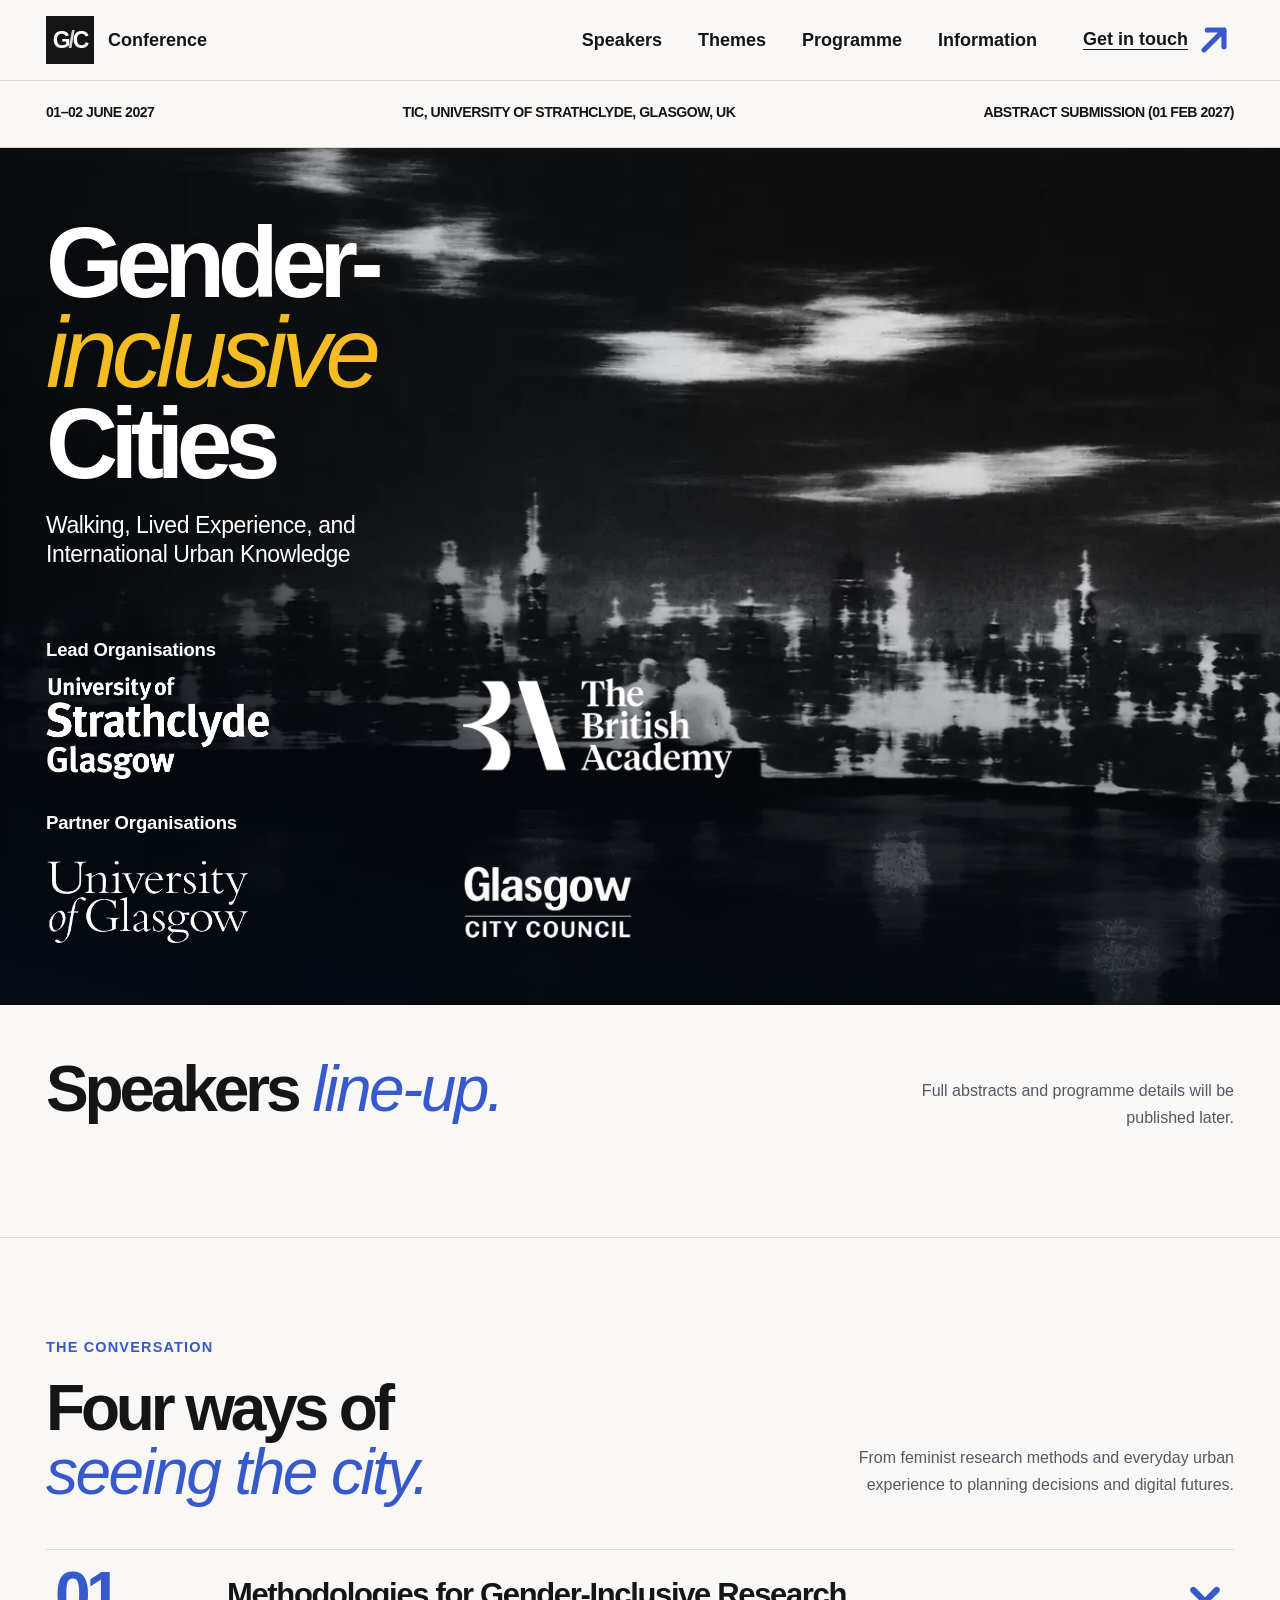
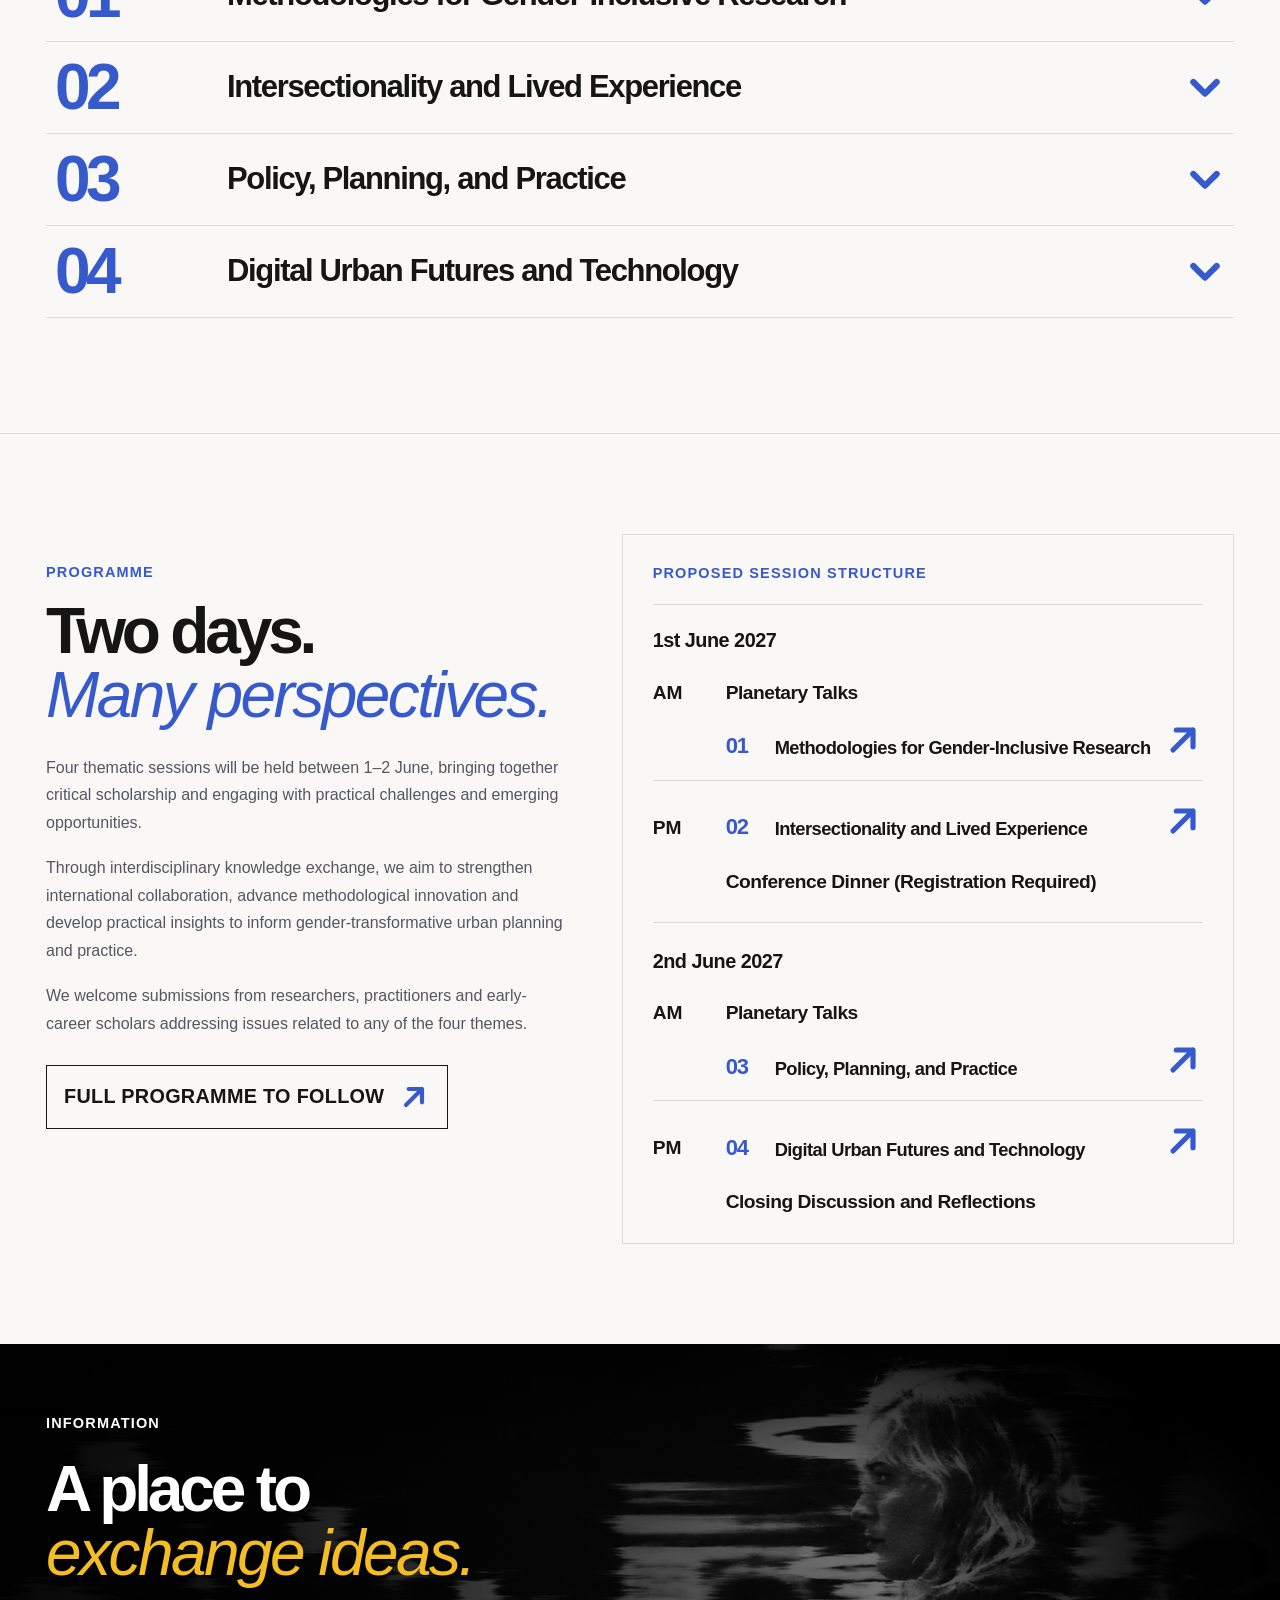
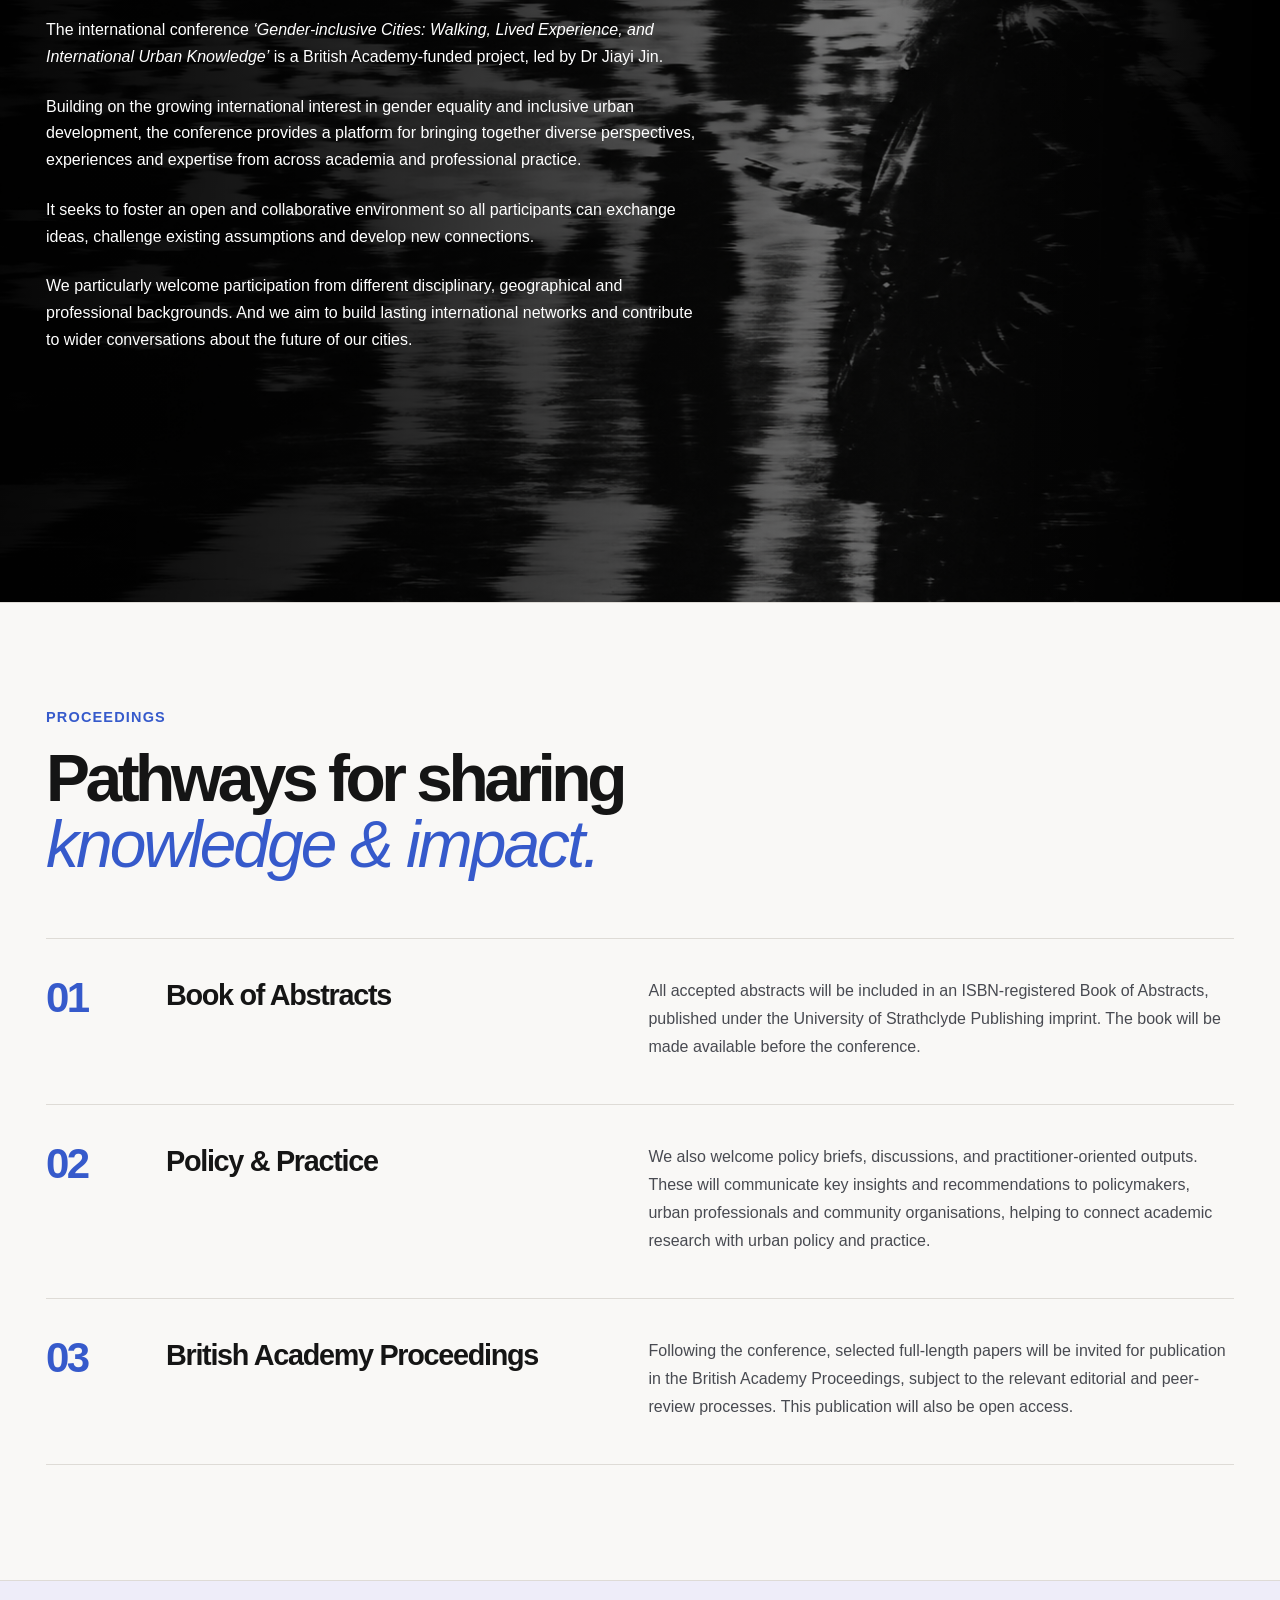
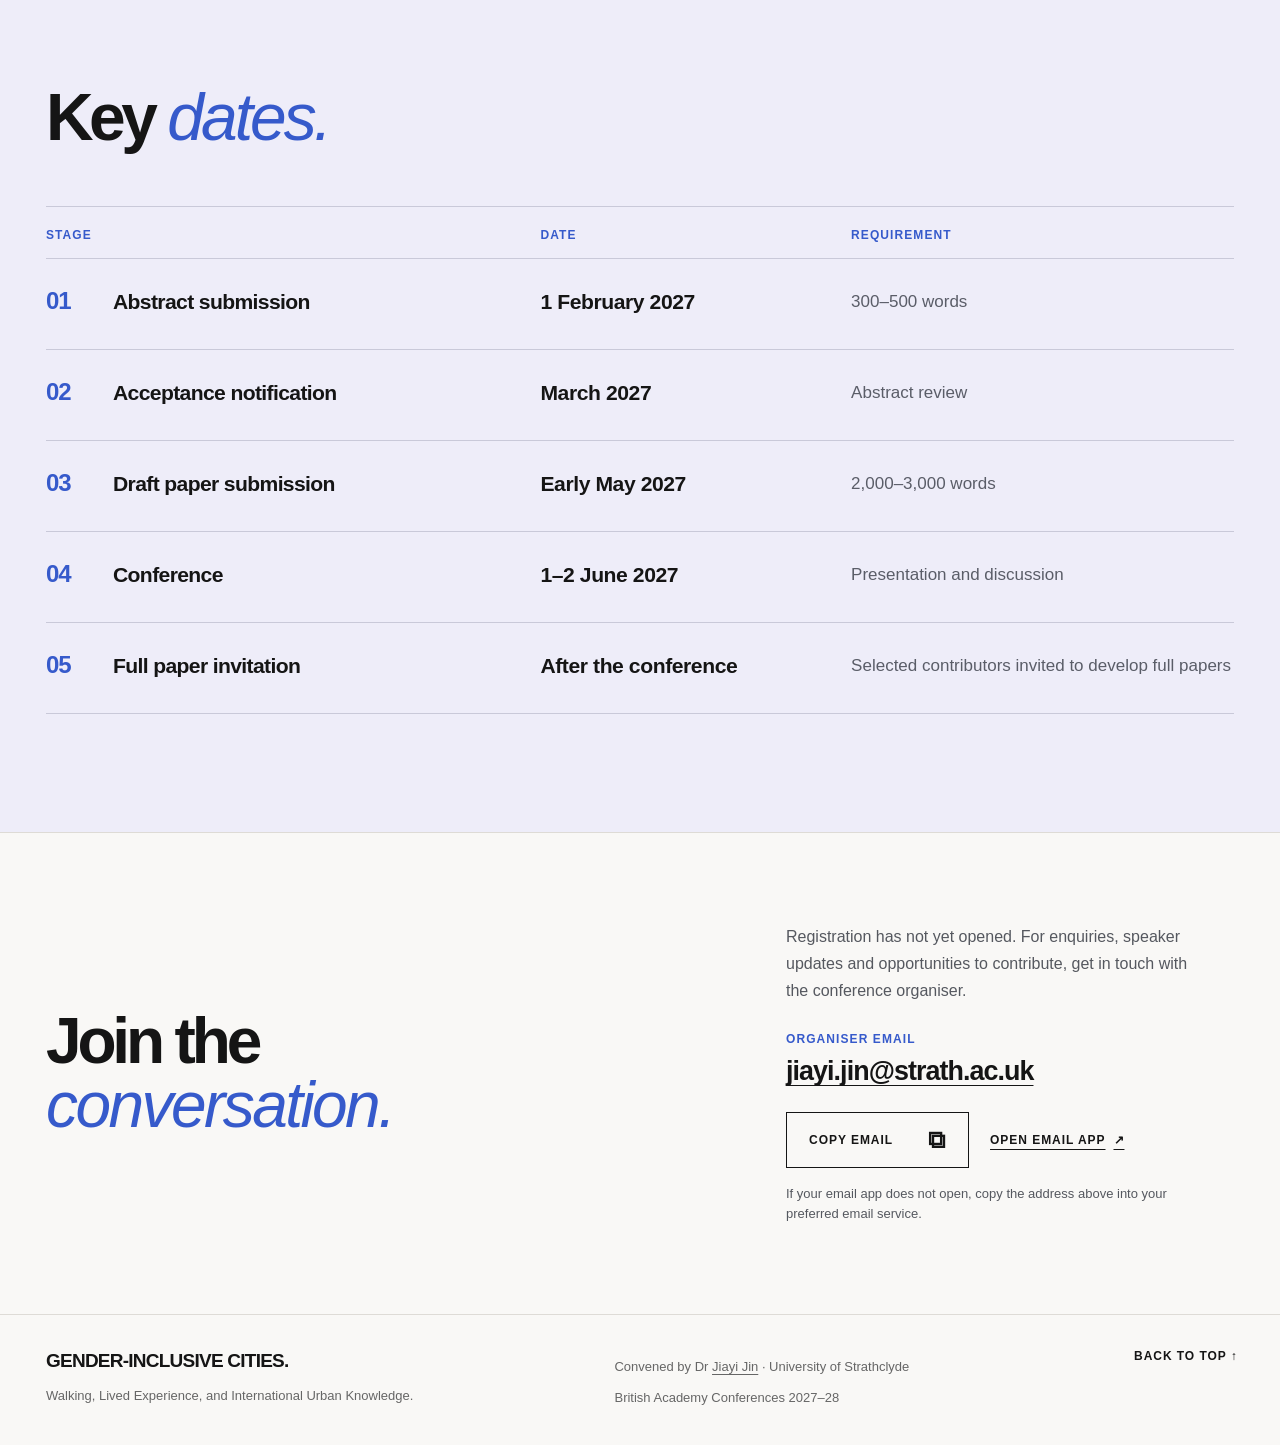
==== commit 8786fa4d: "tweaks" ====
--- a/index.html
+++ b/index.html
@@ -23,7 +23,7 @@
 <section aria-label="Conference essentials" class="facts-strip">
 <div class="wrap facts-row">
 <div class="fact-cell">01–02 JUNE 2027</div>
-<a class="fact-cell fact-venue fact-venue-link" href="https://www.strath.ac.uk/conferencingandevents/" target="_blank" rel="noopener noreferrer" aria-label="Technology &amp; Innovation Centre, University of Strathclyde, Glasgow, UK — venue details (opens in a new tab)"><span class="venue-main">TECHNOLOGY &amp; INNOVATION CENTRE</span><span class="venue-location"><span class="venue-comma">, </span>UNIVERSITY OF STRATHCLYDE, GLASGOW, UK</span></a>
+<div class="fact-cell fact-venue fact-venue-link"><a class="venue-main venue-tic-link" href="https://www.strath.ac.uk/conferencingandevents/" target="_blank" rel="noopener noreferrer" aria-label="TIC — venue details (opens in a new tab)">TIC</a><span class="venue-location"><span class="venue-comma">, </span>UNIVERSITY OF STRATHCLYDE, GLASGOW, UK</span></div>
 <a class="fact-cell fact-submit-link" href="submit/" aria-label="Open abstract submission page, deadline 1 February 2027">ABSTRACT SUBMISSION <span class="fact-nowrap">(01 FEB 2027)</span></a>
 </div>
 </section>
@@ -130,7 +130,7 @@
 </div></div></section>
 <section class="information-section" id="information"><div class="wrap information-inner"><div class="section-kicker">INFORMATION</div><div class="information-grid"><div class="information-copy">
 <h2>A place to<br/><em>exchange ideas.</em></h2>
-<p>The international conference <i>‘Gender-inclusive Cities: Walking, Lived Experience, and International Urban Knowledge’</i> is a British Academy-funded project (BAC27/219).</p>
+<p>The international conference <i>‘Gender-inclusive Cities: Walking, Lived Experience, and International Urban Knowledge’</i> is a British Academy-funded project, led by Dr Jiayi Jin.</p>
 <p>Building on the growing international interest in gender equality and inclusive urban development, the conference provides a platform for bringing together diverse perspectives, experiences and expertise from across academia and professional practice.</p>
 <p>It seeks to foster an open and collaborative environment so all participants can exchange ideas, challenge existing assumptions and develop new connections.</p>
 <p>We particularly welcome participation from different disciplinary, geographical and professional backgrounds. And we aim to build lasting international networks and contribute to wider conversations about the future of our cities.</p>
@@ -170,7 +170,7 @@
   </div>
   <div class="timeline-table" role="table" aria-label="Conference timeline">
     <div class="timeline-table-head" role="row">
-      <span role="columnheader">STAGE</span><span role="columnheader">DATES</span><span role="columnheader">REQUIREMENT</span>
+      <span role="columnheader">STAGE</span><span role="columnheader">DATE</span><span role="columnheader">REQUIREMENT</span>
     </div>
     <div class="timeline-row" role="row">
       <div class="timeline-stage" role="cell"><span class="timeline-index" aria-hidden="true">01</span><strong>Abstract submission</strong></div>
@@ -200,7 +200,7 @@
   </div>
 </div>
 </section>
-<section class="contact-section" id="contact"><div class="wrap contact-inner"><div><span class="section-kicker">ENQUIRIES</span><h2>Join the<br/><em>conversation.</em></h2></div><div class="contact-right">
+<section class="contact-section" id="contact"><div class="wrap contact-inner"><div><h2>Join the<br/><em>conversation.</em></h2></div><div class="contact-right">
 <p>Registration has not yet opened. For enquiries, speaker updates and opportunities to contribute, get in touch with the conference organiser.</p>
 <div class="contact-email-block">
   <span class="contact-email-label">ORGANISER EMAIL</span>
@@ -214,7 +214,7 @@
 <p class="contact-email-help">If your email app does not open, copy the address above into your preferred email service.</p>
 </div></div></section>
 </main>
-<footer class="footer"><div class="wrap footer-inner"><div><strong>GENDER-INCLUSIVE CITIES<span>.</span></strong><p>Walking, Lived Experience, and International Urban Knowledge.</p></div><div><p>Convened by Dr <a class="convenor-link" href="https://www.strath.ac.uk/staff/drjiayijin/" target="_blank" rel="noopener noreferrer">Jiayi Jin</a> · University of Strathclyde<br/>British Academy Conferences 2027–28</p><p class="fineprint">Speaker line-up and registration information are subject to updates.</p></div><a href="#top">BACK TO TOP ↑</a></div></footer>
+<footer class="footer"><div class="wrap footer-inner"><div class="footer-conference"><strong>GENDER-INCLUSIVE CITIES<span>.</span></strong><p>Walking, Lived Experience, and International Urban Knowledge.</p></div><div class="footer-credits"><p>Convened by Dr <a class="convenor-link" href="https://www.strath.ac.uk/staff/drjiayijin/" target="_blank" rel="noopener noreferrer">Jiayi Jin</a> · University of Strathclyde</p><p>British Academy Conferences 2027–28</p></div><a href="#top">BACK TO TOP ↑</a></div></footer>
 <script>
 /* Progressive enhancement only: the contact address remains visible and
    selectable even with JavaScript, clipboard permissions or email handlers off. */
--- a/assets/style.css
+++ b/assets/style.css
@@ -1236,3 +1236,56 @@
       rgba(0,0,0,.35) 100%);
   }
 }
+
+
+/* v24 — eight small homepage refinements. */
+/* The longer, linked venue is a single typographic unit at desktop widths. */
+.facts-strip .fact-venue-link {
+  color:inherit;
+  text-decoration:none;
+  display:inline-flex;
+  align-items:baseline;
+  justify-self:center;
+  white-space:nowrap;
+  min-width:0;
+}
+.facts-strip .fact-venue-link:hover {color:var(--blue);text-decoration:underline;text-underline-offset:4px;}
+.facts-strip .fact-venue-link:focus-visible {outline:2px solid var(--blue);outline-offset:4px;}
+.footer .convenor-link {color:inherit;text-decoration:underline;text-underline-offset:3px;text-decoration-thickness:1px;}
+.footer .convenor-link:hover,.footer .convenor-link:focus-visible {color:var(--blue);}
+
+/* Editorial intros no longer have accompanying right-side paragraphs. */
+.proceedings-intro {display:block;}
+.timeline-intro {display:block;}
+.timeline-intro h2 {margin-top:0;}
+.timeline-when {font-size:clamp(18px,1.65vw,23px);line-height:1.25;}
+
+/* With the full venue name, preserve one row where it fits naturally. */
+@media (max-width:1500px) and (min-width:1101px) {
+  .facts-strip .facts-row {gap:14px;}
+  .facts-strip .fact-cell,.facts-strip .fact-cell:nth-child(2),.facts-strip .fact-cell:nth-child(3) {font-size:clamp(13px,1.10vw,16.5px);}
+}
+@media (max-width:1100px) {
+  .facts-strip .facts-row {grid-template-columns:minmax(0,1fr);gap:0;padding-top:12px;padding-bottom:12px;}
+  .facts-strip .fact-cell,.facts-strip .fact-cell:nth-child(2),.facts-strip .fact-cell:nth-child(3) {
+    grid-column:1;justify-self:start;text-align:left;border:0;padding:9px 0;
+    font-size:clamp(13px,1.7vw,18px);white-space:nowrap;
+  }
+  .facts-strip .fact-cell+.fact-cell {border-top:1px solid var(--line);width:100%;}
+  .facts-strip .fact-venue-link {justify-self:start;}
+}
+@media (max-width:790px) {
+  .timeline-when {font-size:22px;}
+}
+@media (max-width:600px) {
+  .facts-strip .fact-cell,.facts-strip .fact-cell:nth-child(2),.facts-strip .fact-cell:nth-child(3) {font-size:clamp(13px,3.4vw,16px);}
+  .facts-strip .fact-venue-link {display:block;white-space:normal;line-height:1.55;}
+  .facts-strip .fact-venue-link .venue-main,.facts-strip .fact-venue-link .venue-location {display:block;white-space:nowrap;}
+  .facts-strip .fact-venue-link .venue-location {font-size:clamp(10px,2.62vw,13px);}
+  .facts-strip .fact-venue-link .venue-comma {display:none;}
+  .timeline-when {font-size:20px;padding-left:44px;}
+}
+@media (max-width:370px) {
+  .facts-strip .fact-venue-link .venue-main {font-size:12px;}
+  .facts-strip .fact-venue-link .venue-location {font-size:9.5px;}
+}
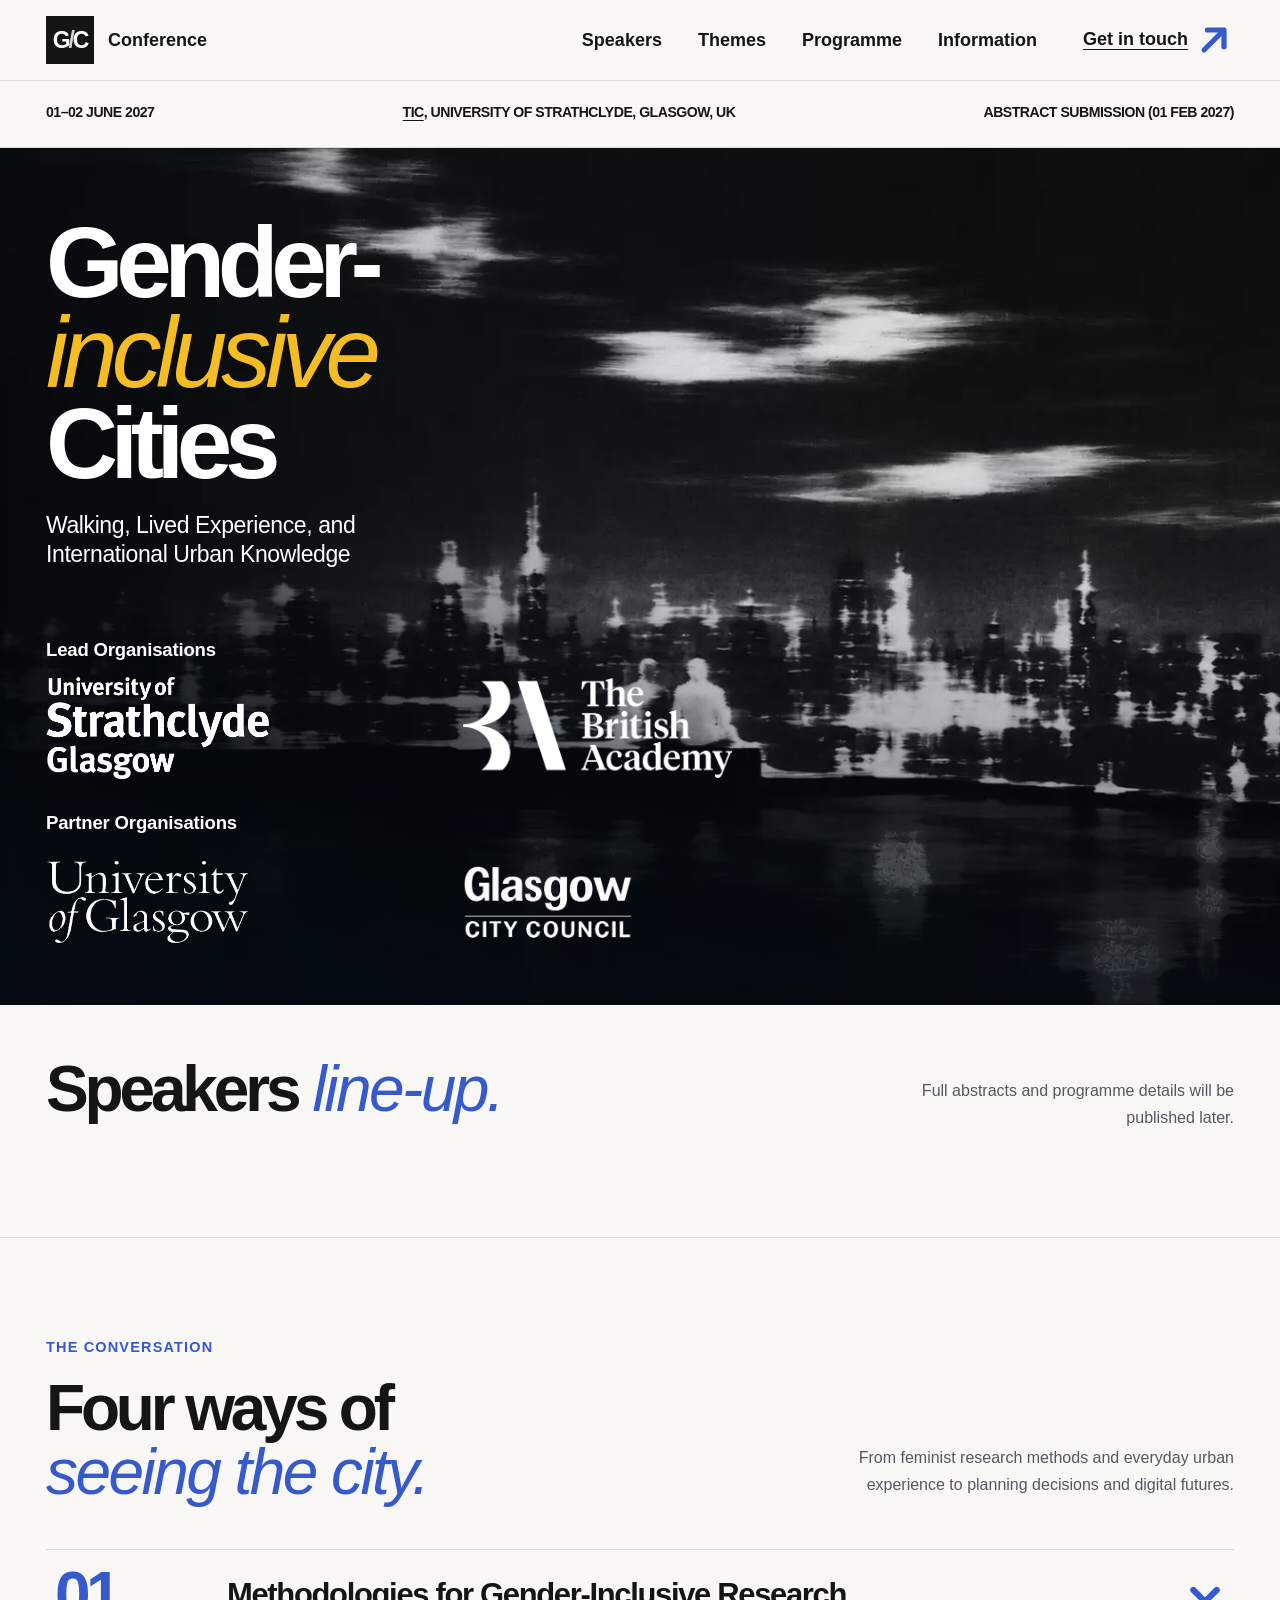
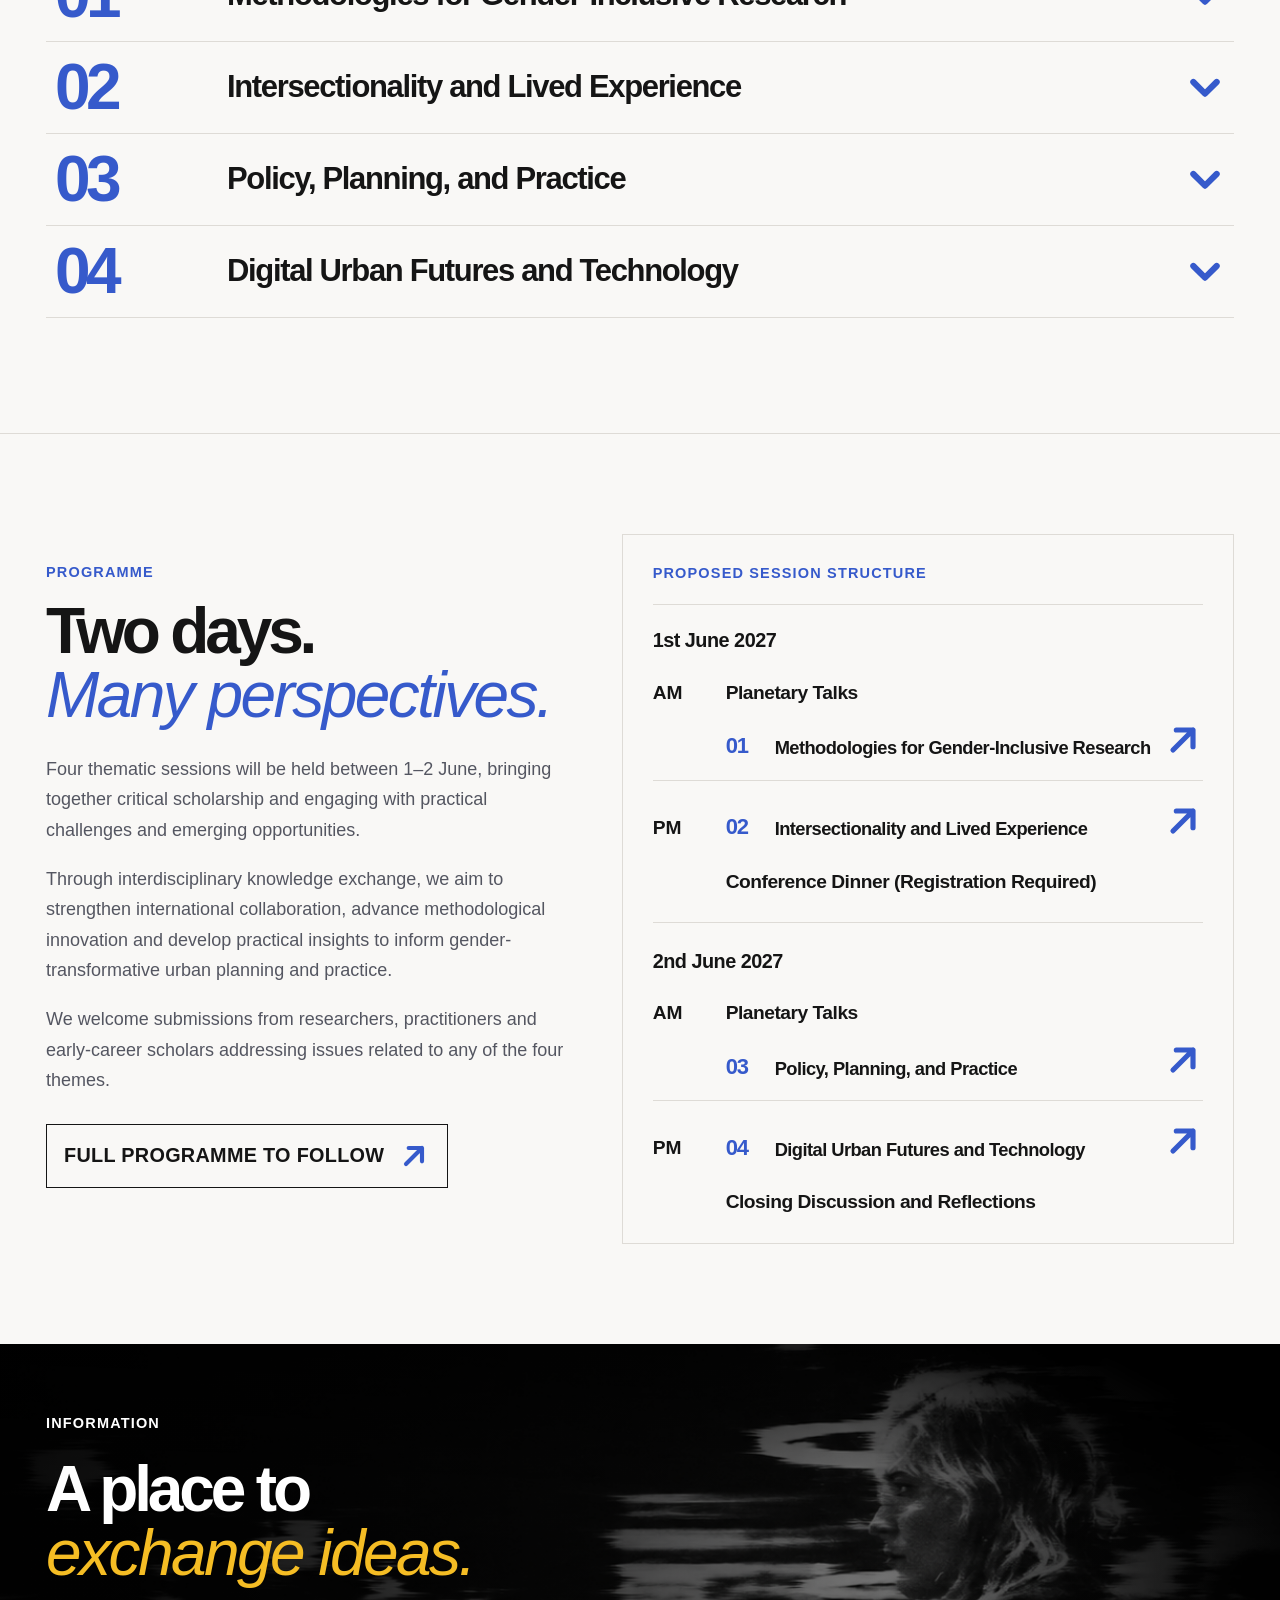
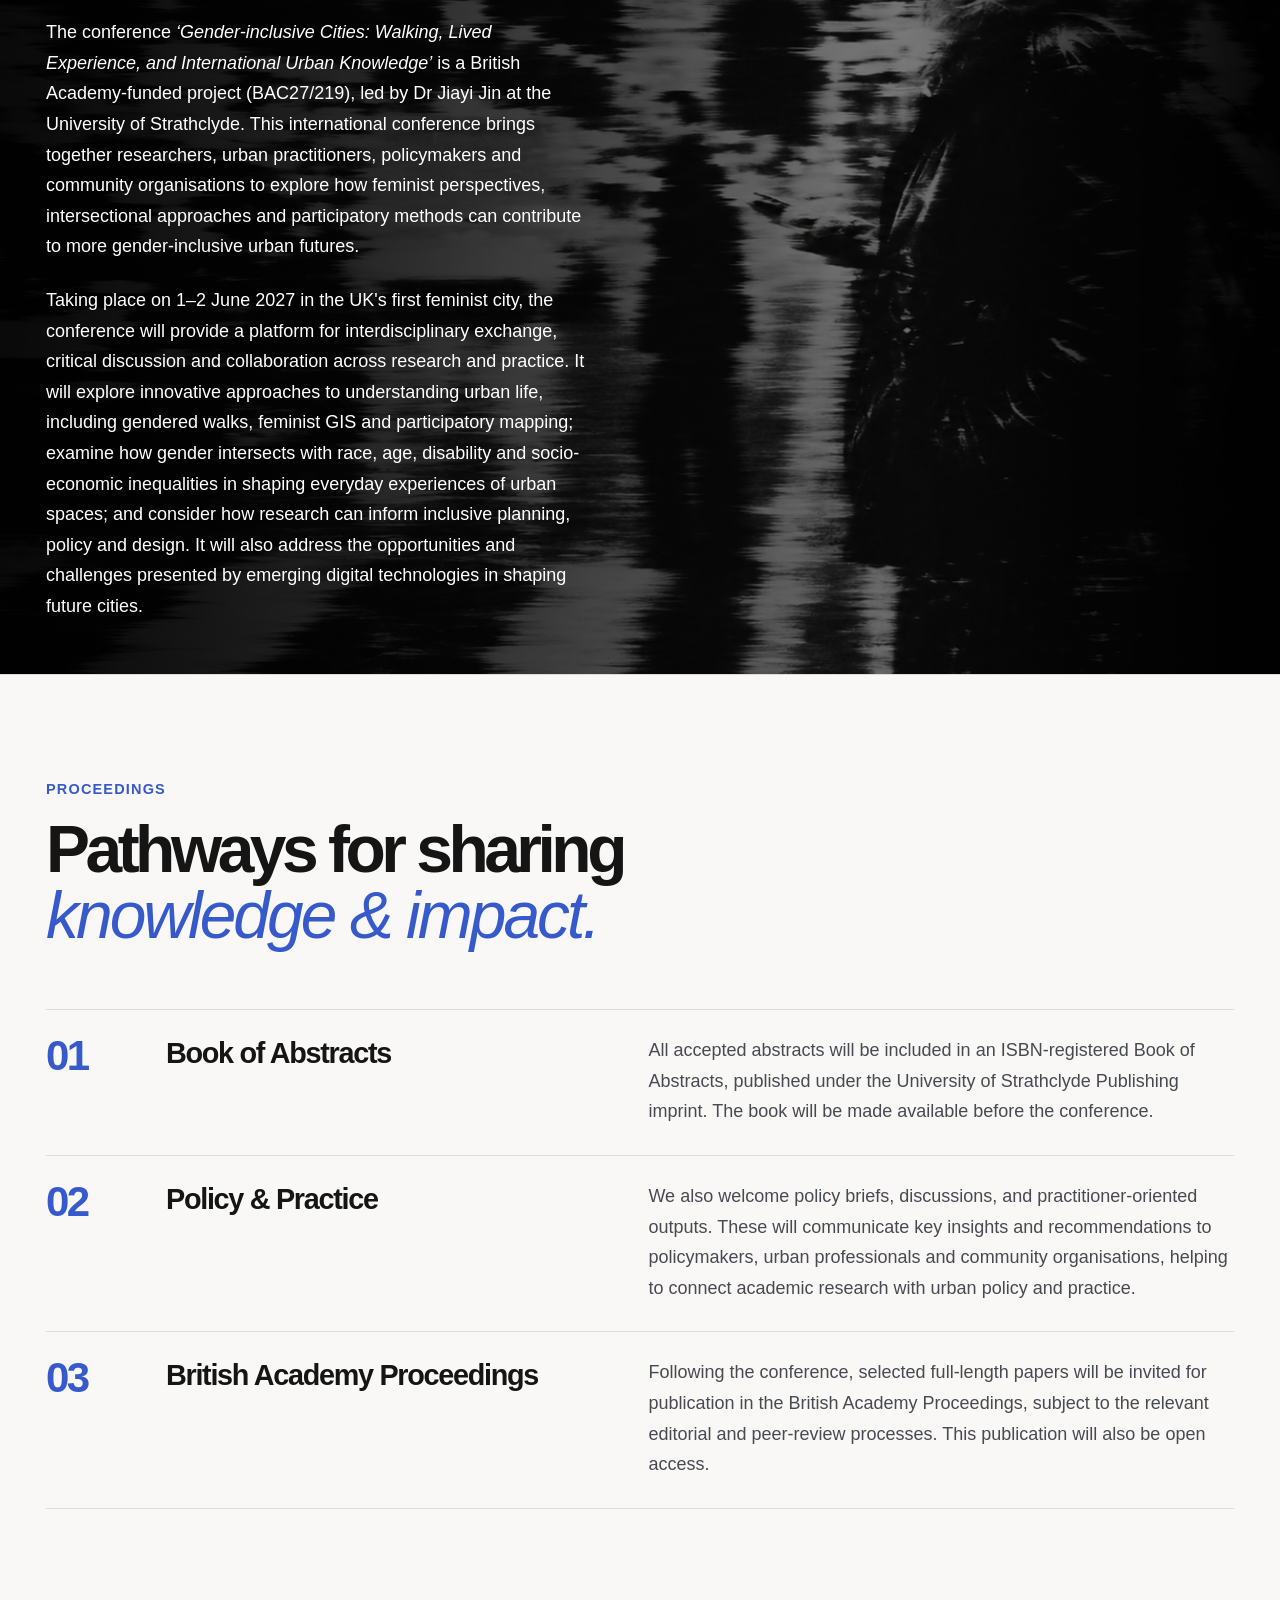
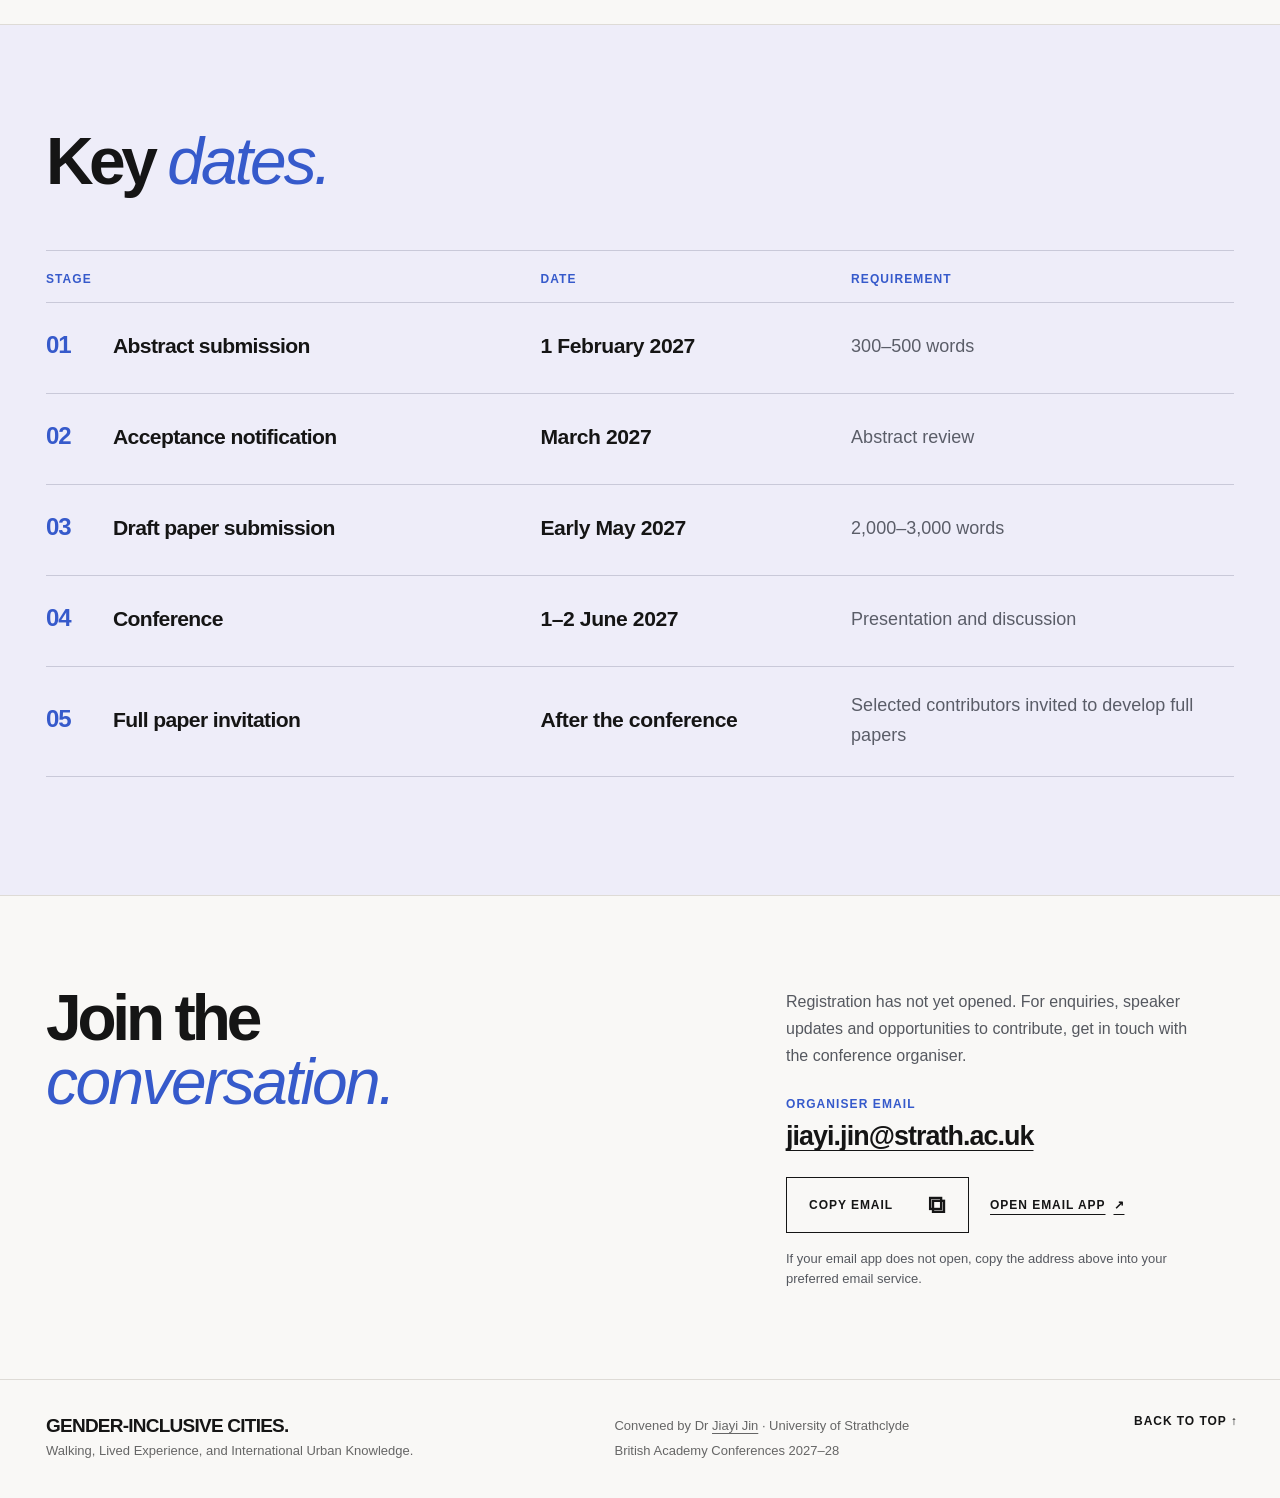
==== commit 7229f66f: "update information section" ====
--- a/index.html
+++ b/index.html
@@ -130,10 +130,8 @@
 </div></div></section>
 <section class="information-section" id="information"><div class="wrap information-inner"><div class="section-kicker">INFORMATION</div><div class="information-grid"><div class="information-copy">
 <h2>A place to<br/><em>exchange ideas.</em></h2>
-<p>The international conference <i>‘Gender-inclusive Cities: Walking, Lived Experience, and International Urban Knowledge’</i> is a British Academy-funded project, led by Dr Jiayi Jin.</p>
-<p>Building on the growing international interest in gender equality and inclusive urban development, the conference provides a platform for bringing together diverse perspectives, experiences and expertise from across academia and professional practice.</p>
-<p>It seeks to foster an open and collaborative environment so all participants can exchange ideas, challenge existing assumptions and develop new connections.</p>
-<p>We particularly welcome participation from different disciplinary, geographical and professional backgrounds. And we aim to build lasting international networks and contribute to wider conversations about the future of our cities.</p>
+<p>The conference <i>‘Gender-inclusive Cities: Walking, Lived Experience, and International Urban Knowledge’</i> is a British Academy-funded project (BAC27/219), led by Dr Jiayi Jin at the University of Strathclyde. This international conference brings together researchers, urban practitioners, policymakers and community organisations to explore how feminist perspectives, intersectional approaches and participatory methods can contribute to more gender-inclusive urban futures.</p>
+<p>Taking place on 1–2 June 2027 in the UK's first feminist city, the conference will provide a platform for interdisciplinary exchange, critical discussion and collaboration across research and practice. It will explore innovative approaches to understanding urban life, including gendered walks, feminist GIS and participatory mapping; examine how gender intersects with race, age, disability and socio-economic inequalities in shaping everyday experiences of urban spaces; and consider how research can inform inclusive planning, policy and design. It will also address the opportunities and challenges presented by emerging digital technologies in shaping future cities.</p>
 </div><div class="information-details"><div><span>DATE</span><strong>01–02 June 2027</strong><p>Two-day conference.</p></div><div><span>VENUE</span><strong>Technology &amp; Innovation Centre</strong><p>University of Strathclyde, Glasgow, UK.</p></div><div><span>SUBMISSIONS</span><strong>Abstract submission · 01 February 2027</strong><p>Further submission and registration details will be announced.</p></div><div><span>CONVENOR</span><strong>Dr Jiayi Jin</strong><p>University of Strathclyde.</p></div></div></div></div></section>
 
 <section class="proceedings-section" id="proceedings" aria-labelledby="proceedings-heading">
--- a/assets/style.css
+++ b/assets/style.css
@@ -1289,3 +1289,73 @@
   .facts-strip .fact-venue-link .venue-main {font-size:12px;}
   .facts-strip .fact-venue-link .venue-location {font-size:9.5px;}
 }
+
+
+/* v25 — consistent editorial body typography and targeted homepage refinements. */
+/* The expanded Conversation paragraphs provide the body-text scale: 18px desktop,
+   17px mobile. Keep headlines, captions and schedule metadata on their own scales. */
+#programme .programme-description p,
+#information .information-copy p,
+#proceedings .proceedings-item p,
+#timeline .timeline-requirement {
+  font-size:18px;
+  line-height:1.7;
+}
+
+/* Information starts at the same page grid edge and uses nearly the same line width
+   as Programme's editorial copy (520px), without disturbing the photographic chapter. */
+#information .information-grid {grid-template-columns:minmax(0,540px);}
+#information .information-copy,
+#information .information-copy p {max-width:540px;}
+
+/* A link on TIC only; remaining location string is plain text. */
+.facts-strip .fact-venue-link:hover {color:inherit;text-decoration:none;}
+.facts-strip .venue-tic-link {color:inherit;text-decoration:underline;text-decoration-thickness:1px;text-underline-offset:3px;}
+.facts-strip .venue-tic-link:hover {color:var(--blue);text-decoration:underline;text-underline-offset:3px;}
+.facts-strip .venue-tic-link:focus-visible {outline:2px solid var(--blue);outline-offset:3px;}
+
+/* Shorter vertical rhythm between the three pathways. */
+#proceedings .proceedings-item {padding-top:25px;padding-bottom:28px;}
+
+/* Lead copy begins at the same vertical position as the invitation on the right. */
+#contact .contact-inner {align-items:start;}
+#contact .contact-inner h2 {margin-top:0;}
+#contact .contact-right {padding-top:2px;}
+
+/* Match footer's two editorial lines in separate columns by a shared row rhythm. */
+.footer-inner .footer-conference,
+.footer-inner .footer-credits {display:grid;grid-template-rows:28px auto;align-content:start;}
+.footer-inner .footer-conference strong {line-height:28px;}
+.footer-inner .footer-conference p,
+.footer-inner .footer-credits p {margin:0;line-height:1.7;}
+.footer-inner .footer-credits p:first-child {line-height:28px;}
+.footer-inner .footer-credits p:last-child {align-self:start;}
+
+@media(max-width:790px) {
+  #proceedings .proceedings-item {padding-top:23px;padding-bottom:25px;}
+}
+@media(max-width:670px) {
+  #programme .programme-description p,
+  #information .information-copy p,
+  #proceedings .proceedings-item p,
+  #timeline .timeline-requirement {
+    font-size:17px;
+    line-height:1.65;
+  }
+  #information .information-grid {grid-template-columns:minmax(0,1fr);}
+  #information .information-copy,
+  #information .information-copy p {max-width:100%;}
+  #contact .contact-right {padding-top:0;}
+  #proceedings .proceedings-item {padding-top:21px;padding-bottom:23px;}
+}
+
+/* Higher-specificity Information rules from earlier revisions must not override
+   the Conversation-matched type scale on mobile. */
+#information .information-grid>div:first-child p {font-size:18px;line-height:1.7;max-width:540px;}
+@media(max-width:930px) and (min-width:671px) {
+  .footer-inner {grid-template-columns:1fr;gap:15px;}
+  .footer-inner>a {text-align:left;}
+}
+@media(max-width:670px) {
+  #information .information-grid>div:first-child p {font-size:17px;line-height:1.65;max-width:100%;}
+}
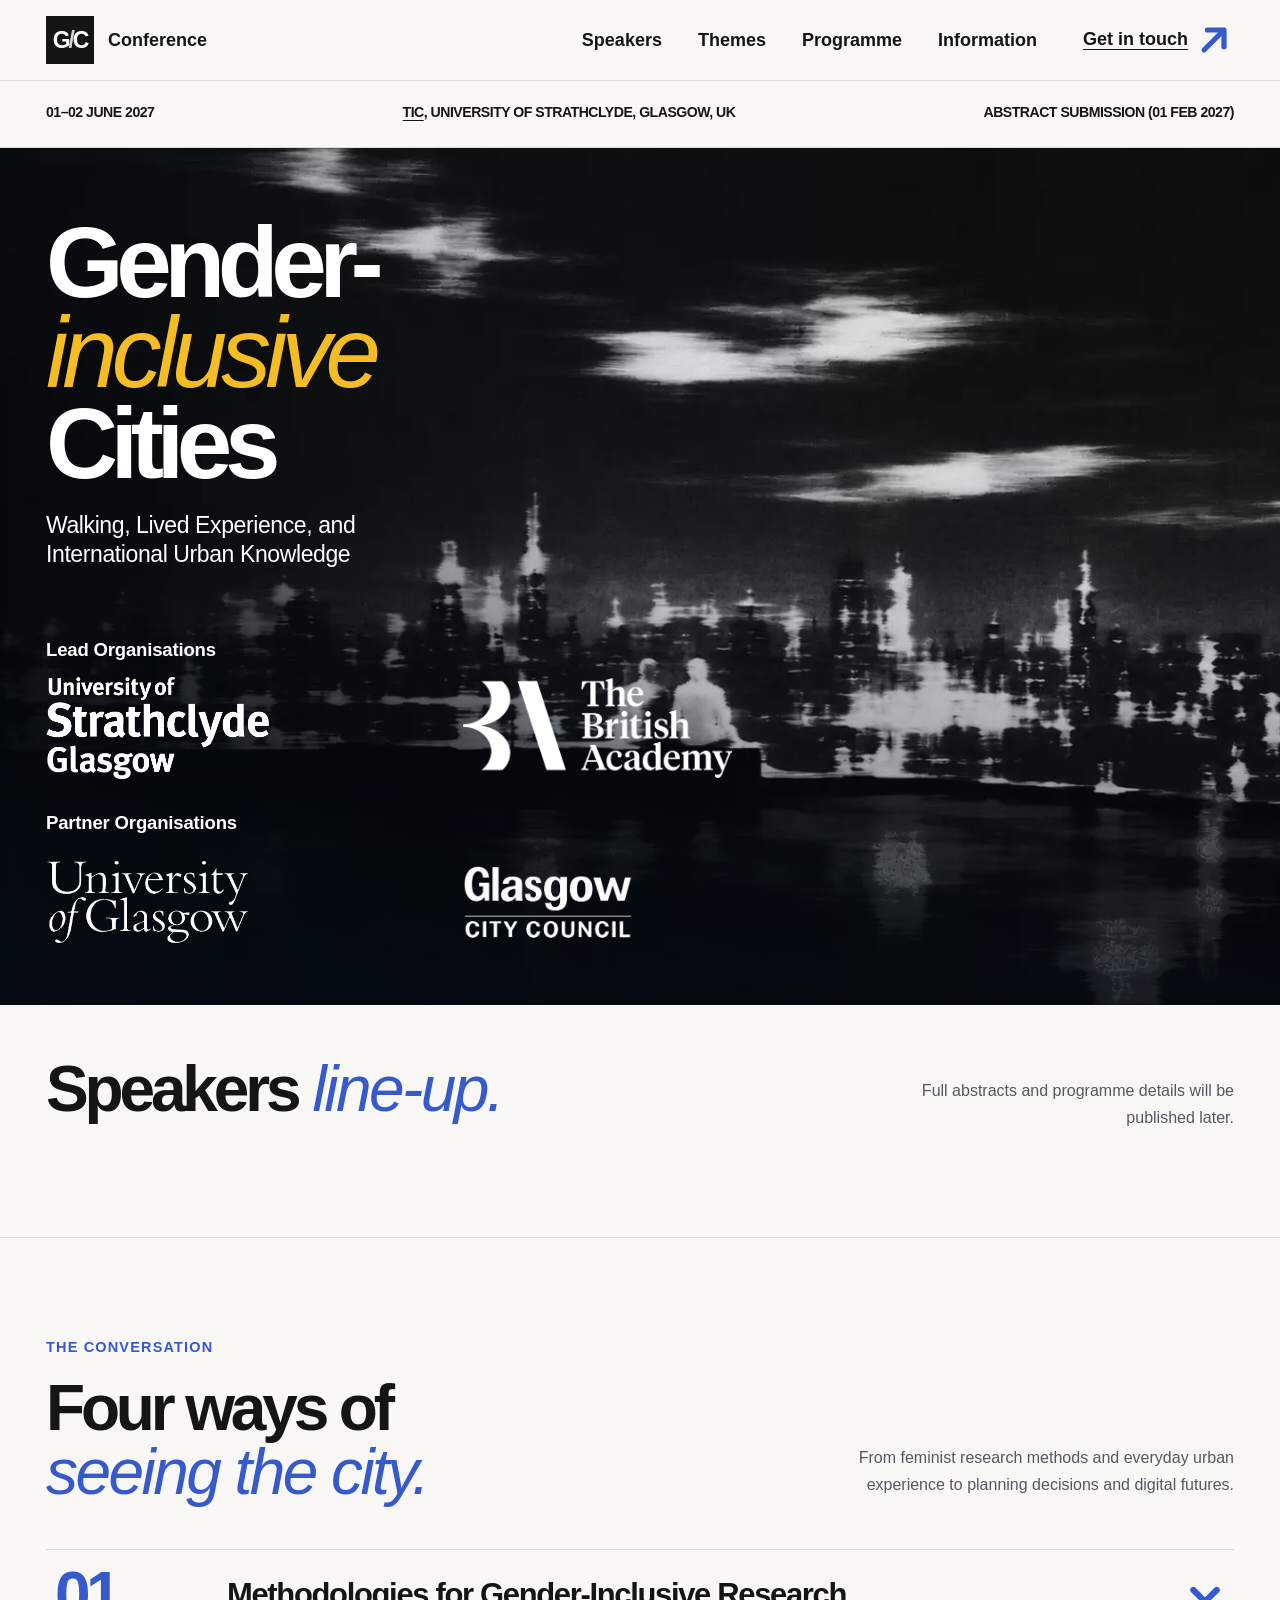
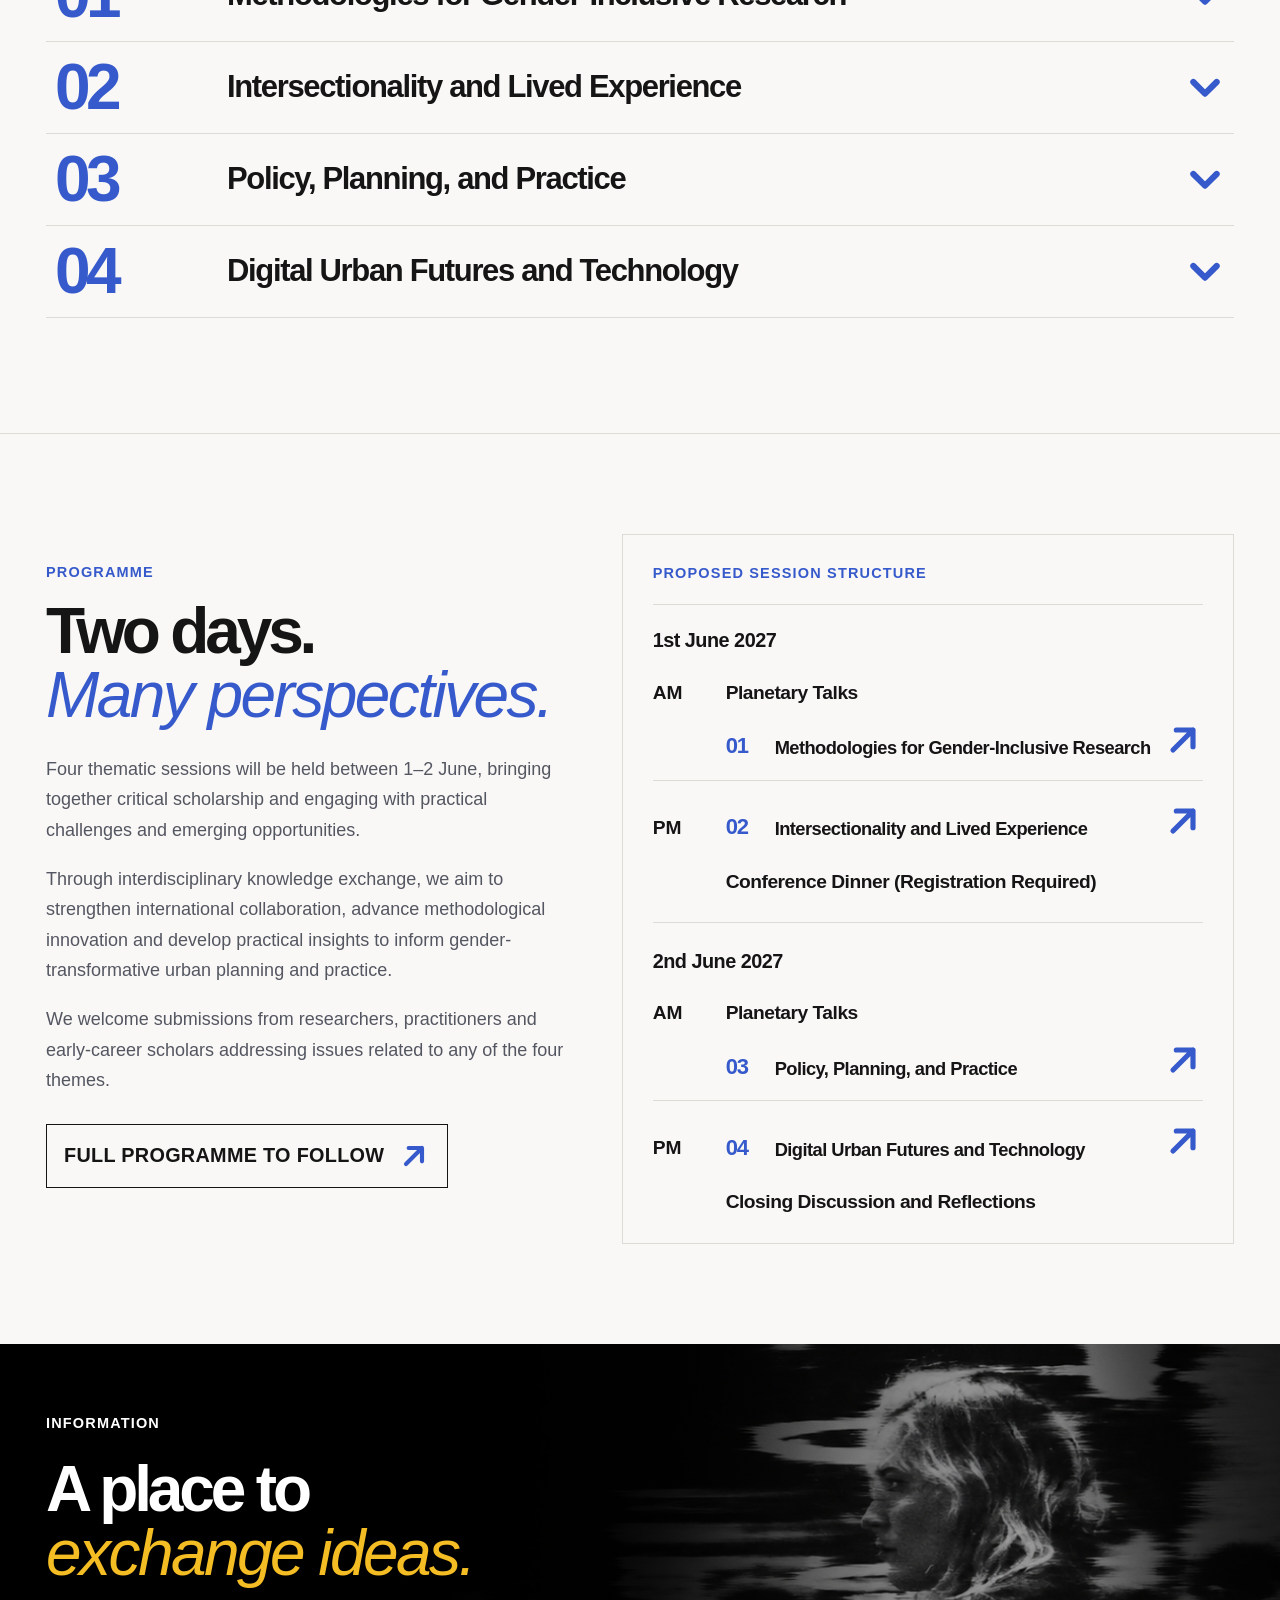
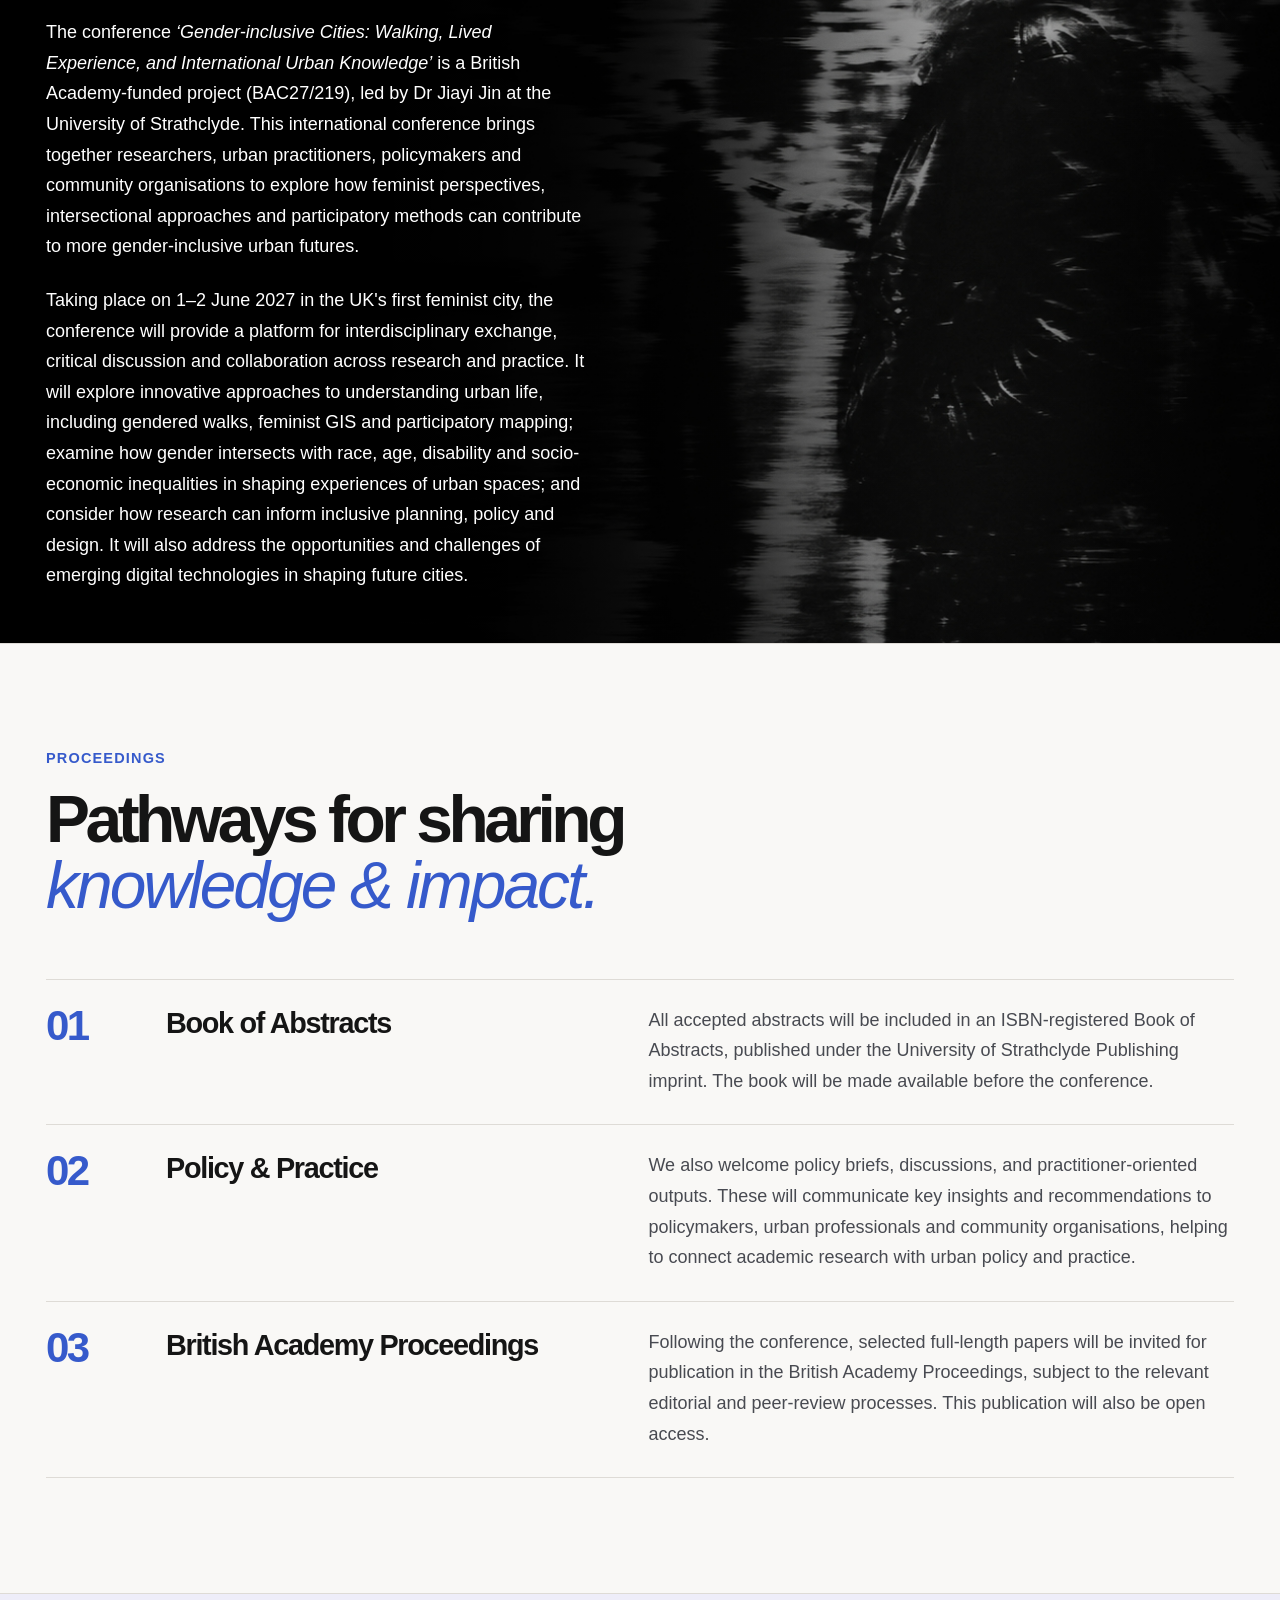
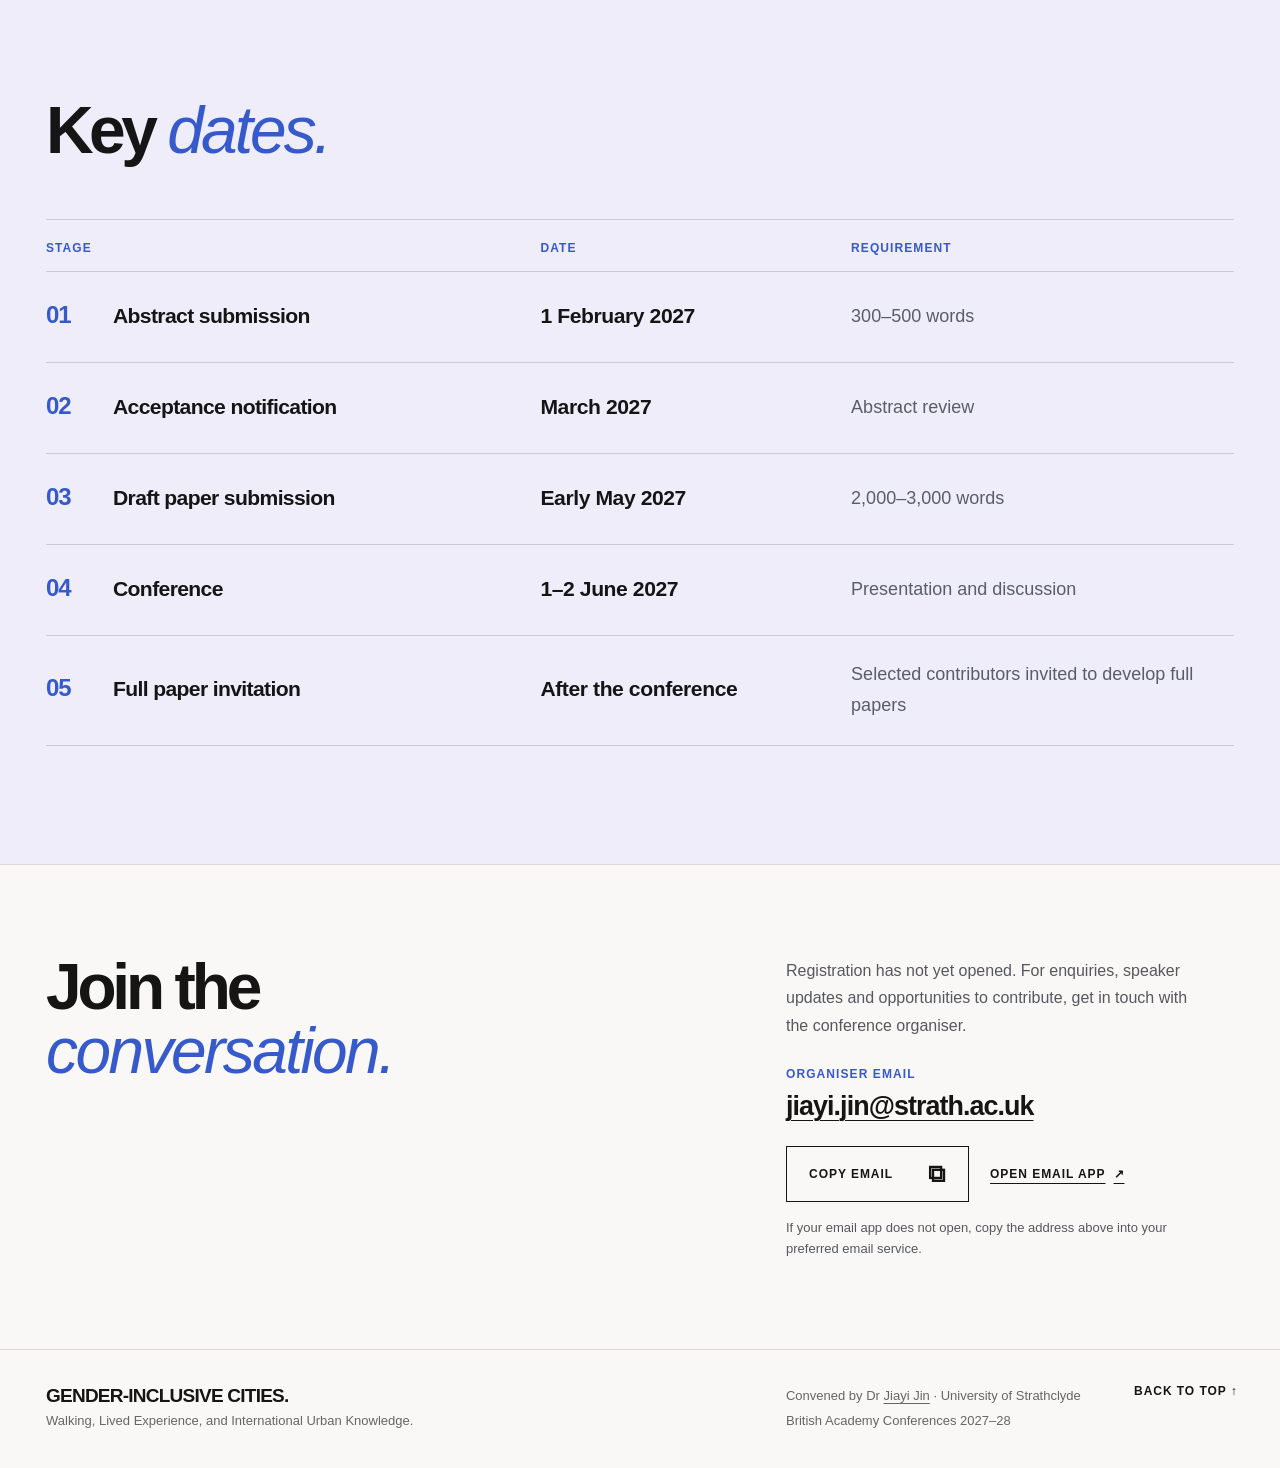
==== commit d38b6af4: "Refine conference description for clarity Updated the description of the conference to enhance clari" ====
--- a/index.html
+++ b/index.html
@@ -131,7 +131,7 @@
 <section class="information-section" id="information"><div class="wrap information-inner"><div class="section-kicker">INFORMATION</div><div class="information-grid"><div class="information-copy">
 <h2>A place to<br/><em>exchange ideas.</em></h2>
 <p>The conference <i>‘Gender-inclusive Cities: Walking, Lived Experience, and International Urban Knowledge’</i> is a British Academy-funded project (BAC27/219), led by Dr Jiayi Jin at the University of Strathclyde. This international conference brings together researchers, urban practitioners, policymakers and community organisations to explore how feminist perspectives, intersectional approaches and participatory methods can contribute to more gender-inclusive urban futures.</p>
-<p>Taking place on 1–2 June 2027 in the UK's first feminist city, the conference will provide a platform for interdisciplinary exchange, critical discussion and collaboration across research and practice. It will explore innovative approaches to understanding urban life, including gendered walks, feminist GIS and participatory mapping; examine how gender intersects with race, age, disability and socio-economic inequalities in shaping everyday experiences of urban spaces; and consider how research can inform inclusive planning, policy and design. It will also address the opportunities and challenges presented by emerging digital technologies in shaping future cities.</p>
+<p>Taking place on 1–2 June 2027 in the UK's first feminist city, the conference will provide a platform for interdisciplinary exchange, critical discussion and collaboration across research and practice. It will explore innovative approaches to understanding urban life, including gendered walks, feminist GIS and participatory mapping; examine how gender intersects with race, age, disability and socio-economic inequalities in shaping experiences of urban spaces; and consider how research can inform inclusive planning, policy and design. It will also address the opportunities and challenges of emerging digital technologies in shaping future cities.</p>
 </div><div class="information-details"><div><span>DATE</span><strong>01–02 June 2027</strong><p>Two-day conference.</p></div><div><span>VENUE</span><strong>Technology &amp; Innovation Centre</strong><p>University of Strathclyde, Glasgow, UK.</p></div><div><span>SUBMISSIONS</span><strong>Abstract submission · 01 February 2027</strong><p>Further submission and registration details will be announced.</p></div><div><span>CONVENOR</span><strong>Dr Jiayi Jin</strong><p>University of Strathclyde.</p></div></div></div></div></section>
 
 <section class="proceedings-section" id="proceedings" aria-labelledby="proceedings-heading">
--- a/assets/style.css
+++ b/assets/style.css
@@ -1359,3 +1359,25 @@
 @media(max-width:670px) {
   #information .information-grid>div:first-child p {font-size:17px;line-height:1.65;max-width:100%;}
 }
+
+
+/* v29 — Align the footer's convenor/British Academy credit column with the
+   Contact section's right-hand Registration text, across desktop and tablet.
+   The matching positions use Contact's current 1fr/.7fr column ratio and gap. */
+@media (min-width:931px) {
+  .footer-inner {
+    grid-template-columns:calc((100% - 100px)/1.7 + 100px) minmax(0,1fr) 100px;
+    column-gap:0;
+  }
+}
+@media (min-width:671px) and (max-width:930px) {
+  .footer-inner {
+    grid-template-columns:calc((100% - 40px)/1.7 + 40px) minmax(0,1fr);
+    column-gap:0;
+    row-gap:14px;
+  }
+  .footer-inner .footer-credits {grid-column:2;}
+  .footer-inner>a {grid-column:2;justify-self:start;text-align:left;}
+}
+/* Allow long convenor credits to wrap without overlapping the following line. */
+.footer-inner .footer-credits {grid-template-rows:minmax(28px,auto) auto;}
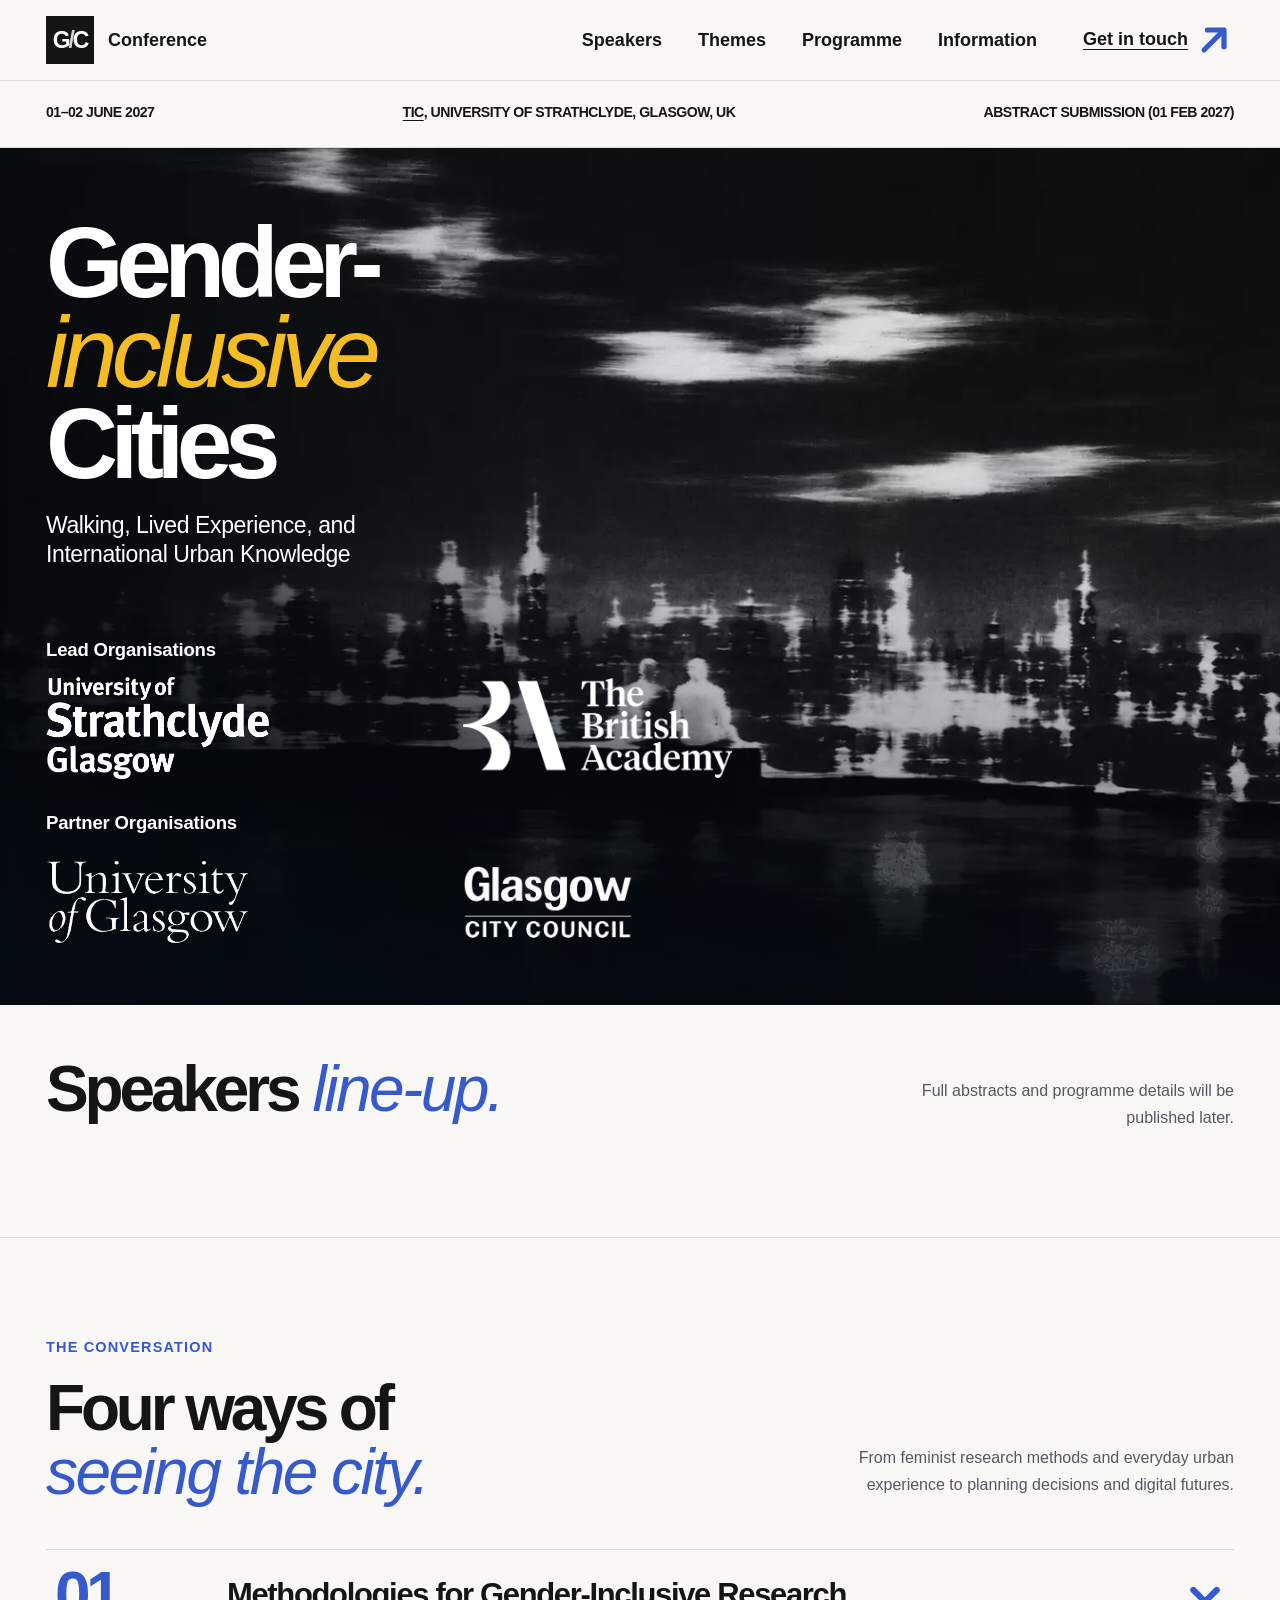
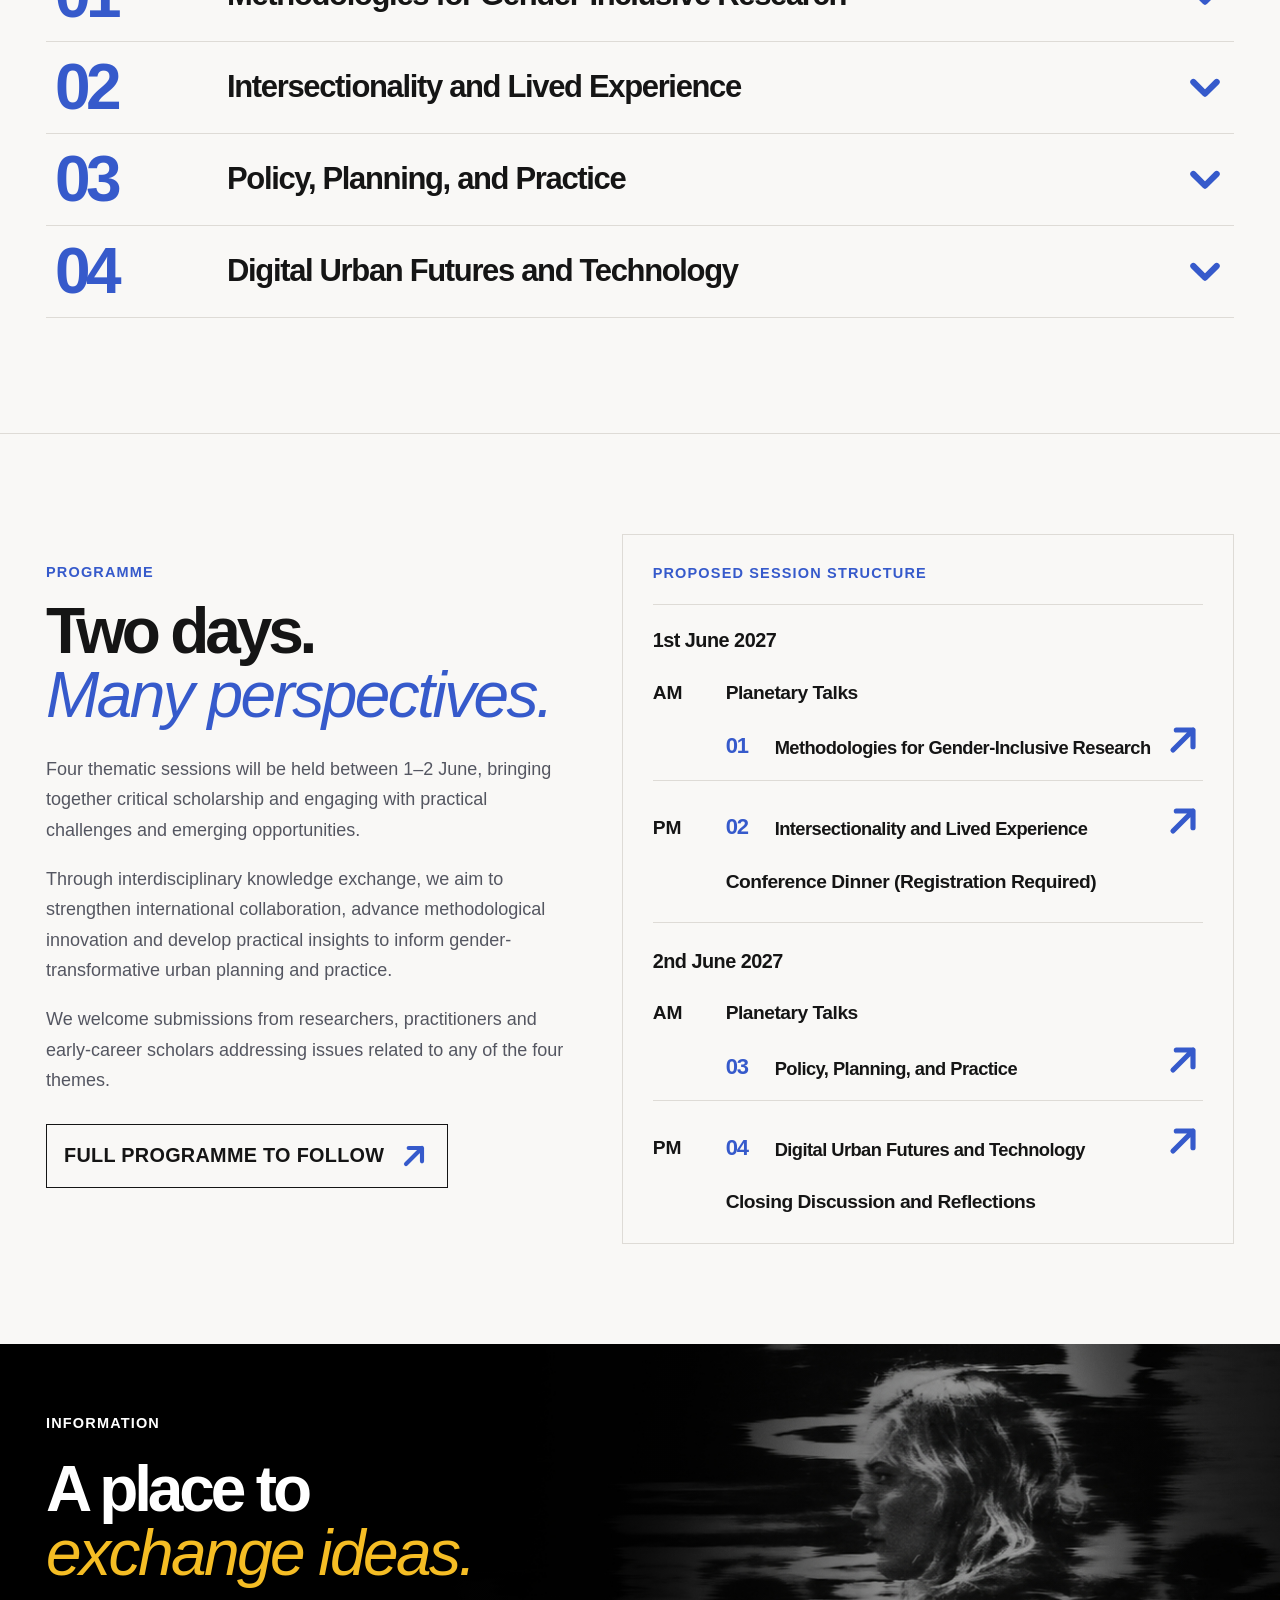
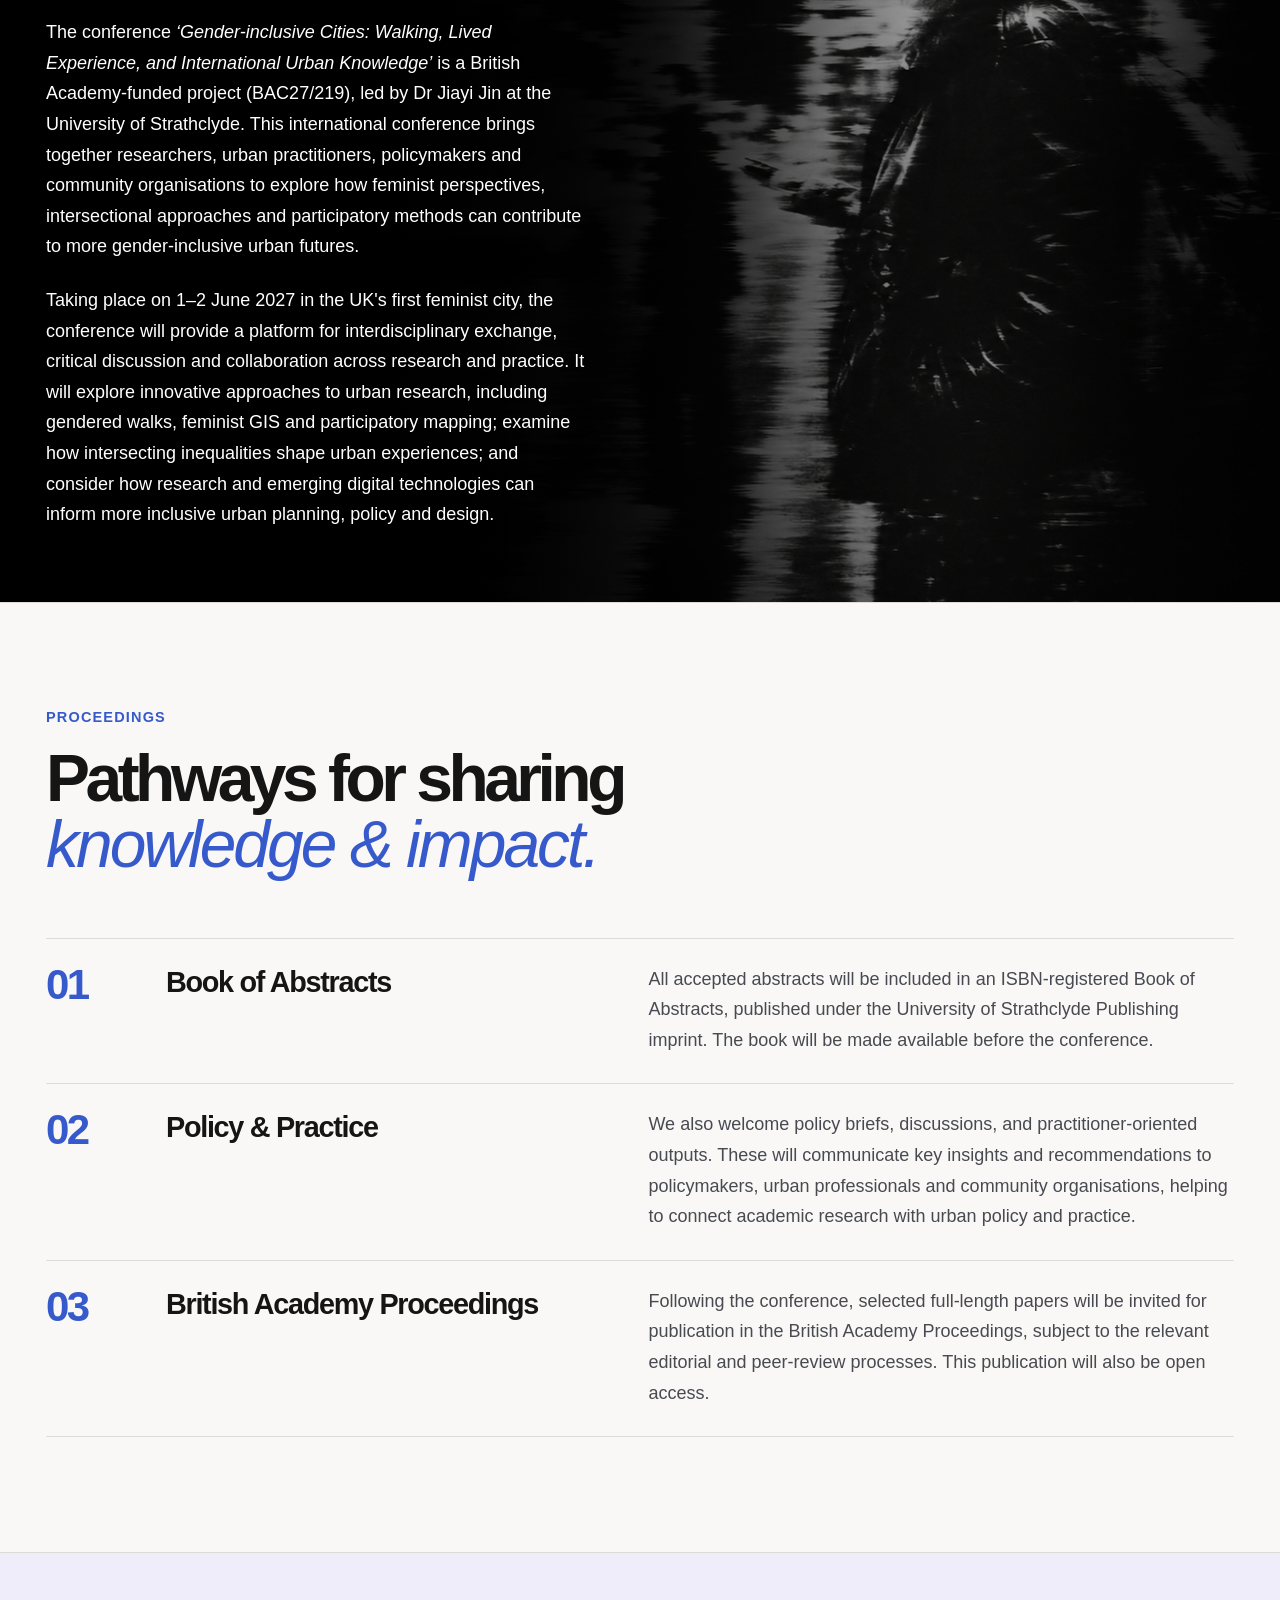
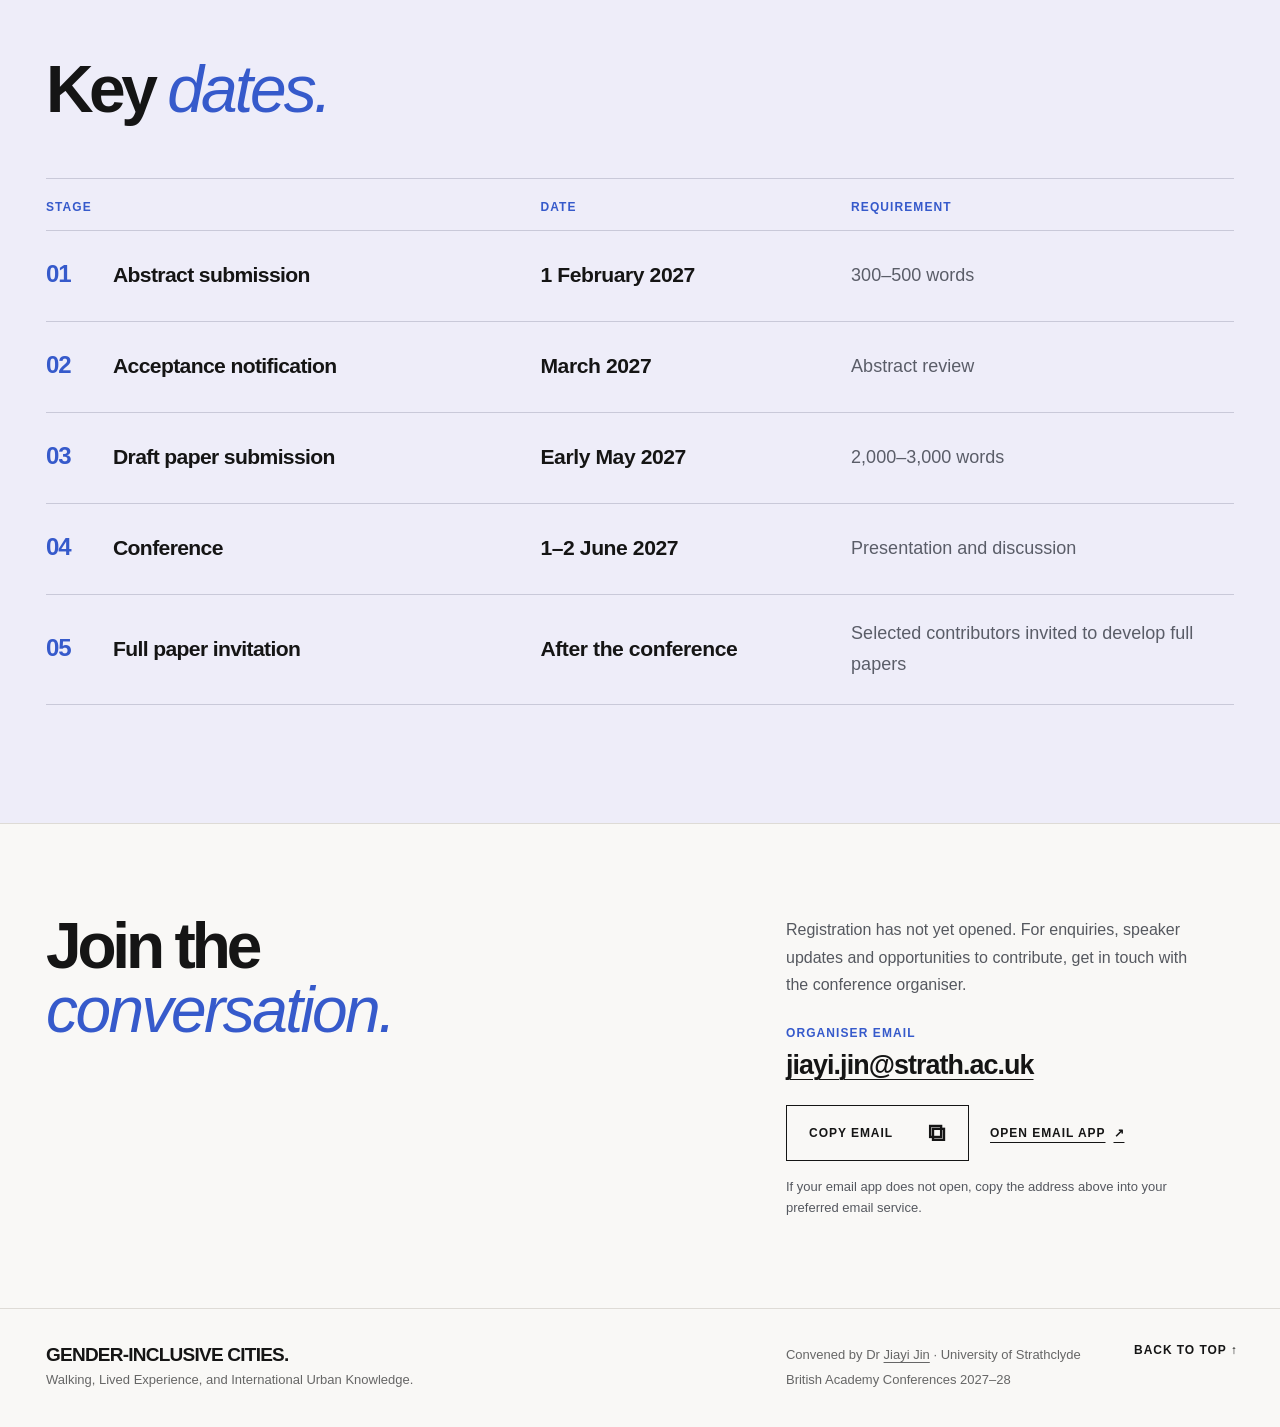
==== commit 3eb866f0: "Revise conference details for improved clarity Updated conference description for clarity and concis" ====
--- a/index.html
+++ b/index.html
@@ -131,7 +131,7 @@
 <section class="information-section" id="information"><div class="wrap information-inner"><div class="section-kicker">INFORMATION</div><div class="information-grid"><div class="information-copy">
 <h2>A place to<br/><em>exchange ideas.</em></h2>
 <p>The conference <i>‘Gender-inclusive Cities: Walking, Lived Experience, and International Urban Knowledge’</i> is a British Academy-funded project (BAC27/219), led by Dr Jiayi Jin at the University of Strathclyde. This international conference brings together researchers, urban practitioners, policymakers and community organisations to explore how feminist perspectives, intersectional approaches and participatory methods can contribute to more gender-inclusive urban futures.</p>
-<p>Taking place on 1–2 June 2027 in the UK's first feminist city, the conference will provide a platform for interdisciplinary exchange, critical discussion and collaboration across research and practice. It will explore innovative approaches to understanding urban life, including gendered walks, feminist GIS and participatory mapping; examine how gender intersects with race, age, disability and socio-economic inequalities in shaping experiences of urban spaces; and consider how research can inform inclusive planning, policy and design. It will also address the opportunities and challenges of emerging digital technologies in shaping future cities.</p>
+<p>Taking place on 1–2 June 2027 in the UK's first feminist city, the conference will provide a platform for interdisciplinary exchange, critical discussion and collaboration across research and practice. It will explore innovative approaches to urban research, including gendered walks, feminist GIS and participatory mapping; examine how intersecting inequalities shape urban experiences; and consider how research and emerging digital technologies can inform more inclusive urban planning, policy and design.</p>
 </div><div class="information-details"><div><span>DATE</span><strong>01–02 June 2027</strong><p>Two-day conference.</p></div><div><span>VENUE</span><strong>Technology &amp; Innovation Centre</strong><p>University of Strathclyde, Glasgow, UK.</p></div><div><span>SUBMISSIONS</span><strong>Abstract submission · 01 February 2027</strong><p>Further submission and registration details will be announced.</p></div><div><span>CONVENOR</span><strong>Dr Jiayi Jin</strong><p>University of Strathclyde.</p></div></div></div></div></section>
 
 <section class="proceedings-section" id="proceedings" aria-labelledby="proceedings-heading">
